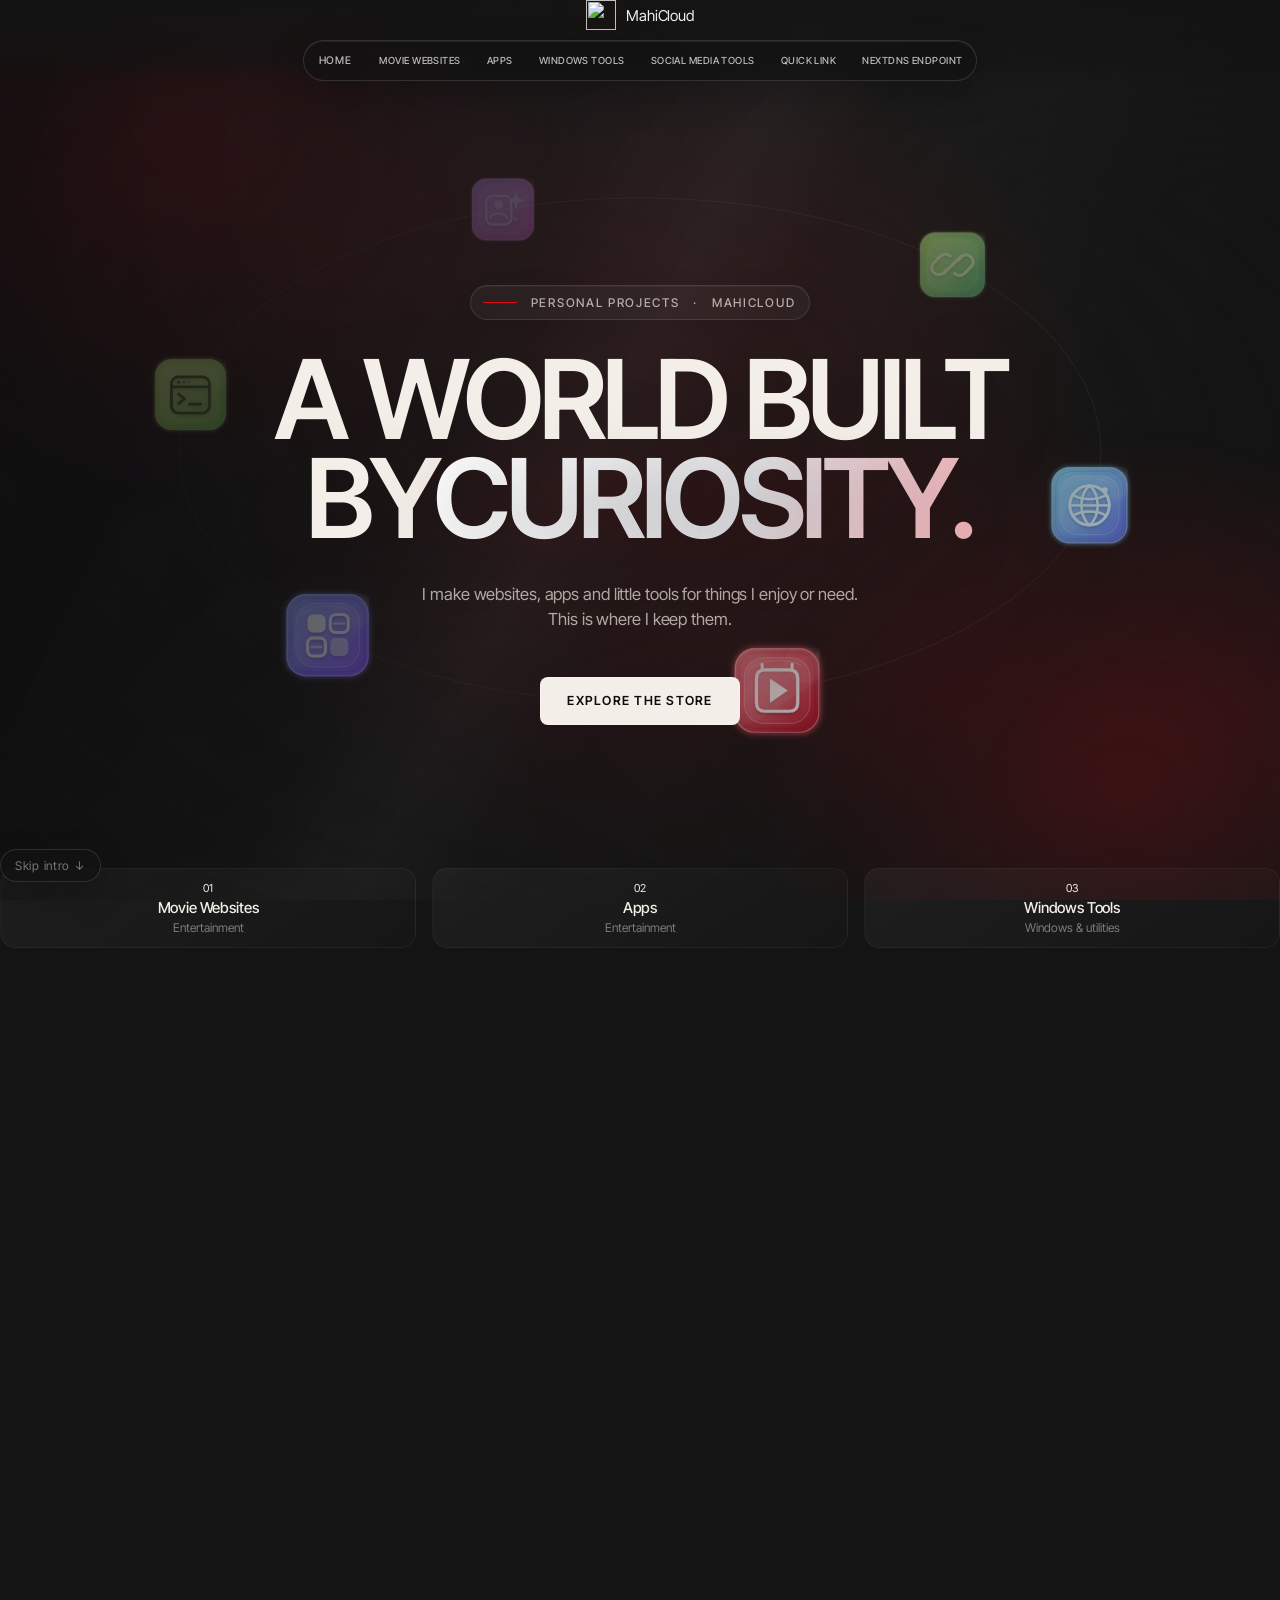
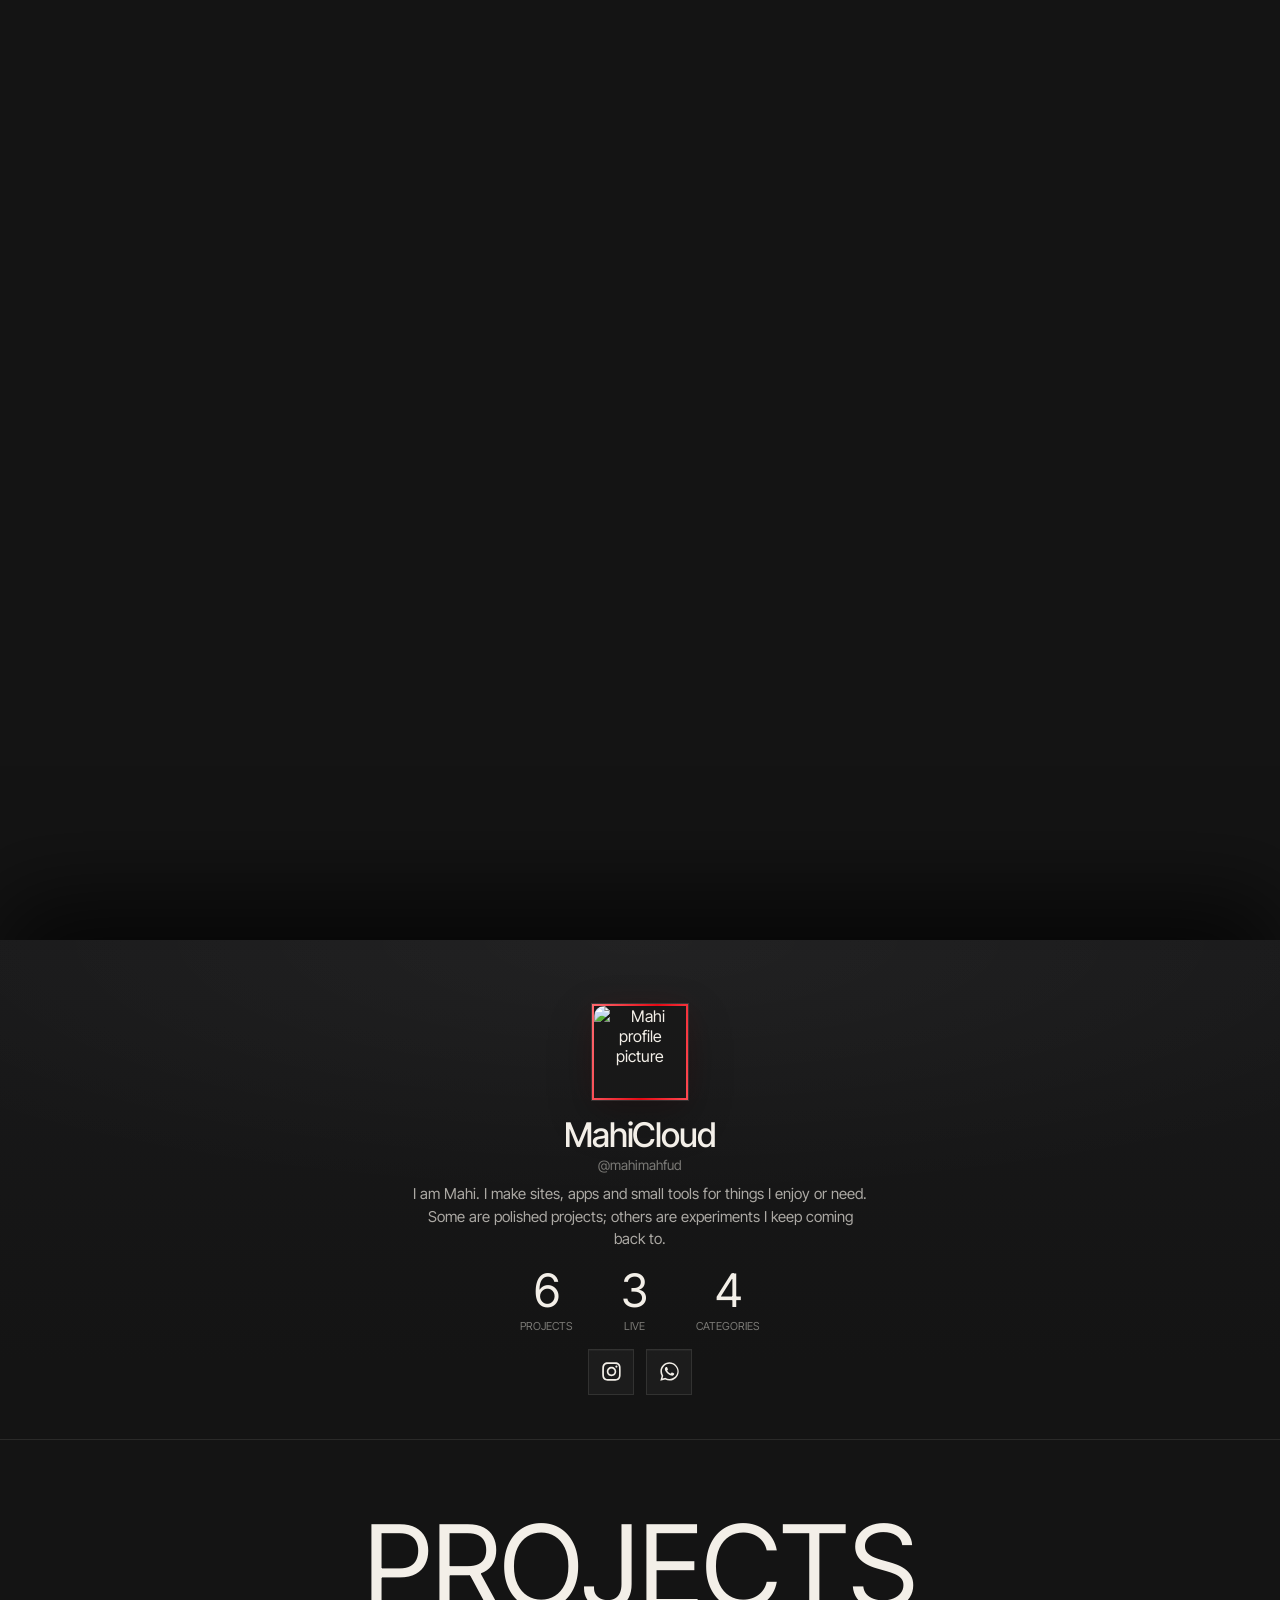
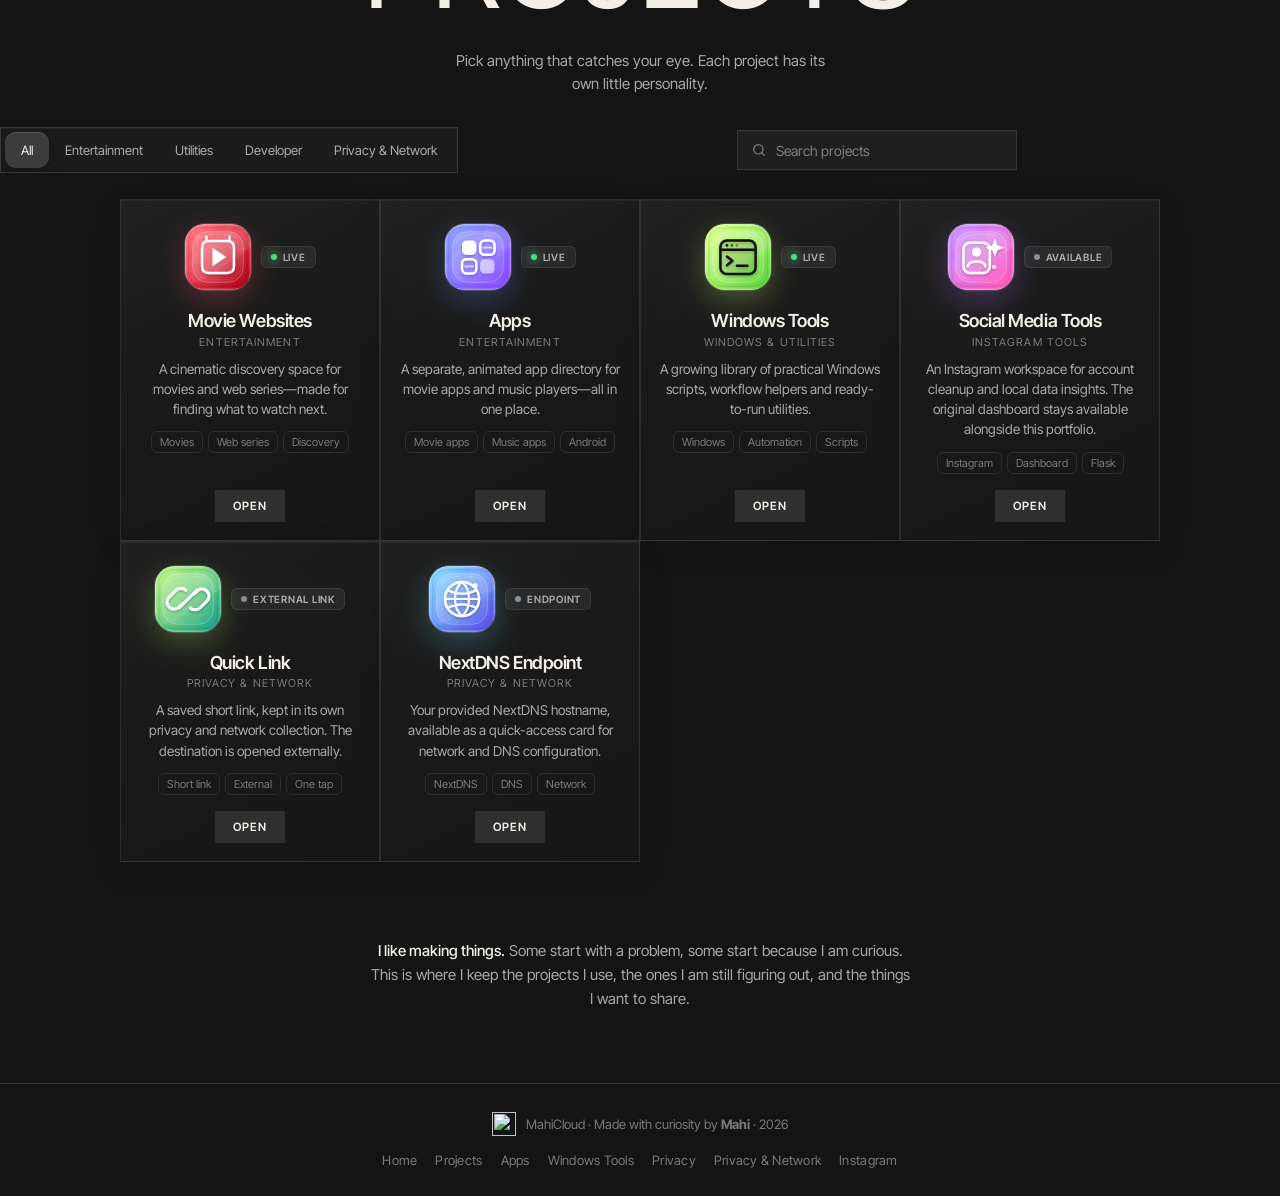
==== web/index.html @ f8f1d59e "Preserve latest homepage scroll easing" ====
<!doctype html>
<html lang="en">
<head>
<meta charset="utf-8">
<meta name="viewport" content="width=device-width, initial-scale=1, viewport-fit=cover">
<meta name="theme-color" content="#141414">
<meta name="description" content="A personal corner of the internet for things I make, use, and keep tinkering with — websites, apps, and small tools.">
<meta property="og:title" content="MahiCloud — Things I Make">
<meta property="og:description" content="A few projects, useful little tools, and whatever I am working on lately.">
<meta property="og:type" content="website">
<meta property="og:image" content="https://mahicloud.onrender.com/brand-m.webp">
<link rel="icon" href="/brand-m.webp" type="image/webp">
<title>MahiCloud — Things I Make</title>
<link rel="preconnect" href="https://fonts.googleapis.com">
<link rel="preconnect" href="https://fonts.gstatic.com" crossorigin>
<link rel="preconnect" href="https://wsrv.nl" crossorigin>
<link rel="preload" as="image" href="/mahi-profile.jpg" fetchpriority="high">
<link href="https://fonts.googleapis.com/css2?family=Inter+Tight:wght@400;500;600&display=swap" rel="stylesheet">
<link rel="stylesheet" href="/mahicloud-tokens.css">
<style>
@view-transition{navigation:auto}
:root{
  --bg:var(--mc-bg,#141414); --fg:var(--mc-fg,#f3efe8); --soft:var(--mc-fg-soft,rgba(243,239,232,.68)); --faint:var(--mc-fg-faint,rgba(243,239,232,.46));
  --rule:var(--mc-line,rgba(243,239,232,.10)); --card:var(--mc-surface-glass,rgba(255,255,255,.035));
  --ease:cubic-bezier(.22,.61,.36,1); --spring:cubic-bezier(.32,.72,0,1);
  --pill-bg:var(--mc-fg,#f3efe8); --pill-fg:#0d0d0e;
  --grad:linear-gradient(100deg,#ff6a70,#e50914 58%,#ff4a52);
}
*{box-sizing:border-box;margin:0;padding:0}
html{-webkit-text-size-adjust:100%;scroll-behavior:smooth;scroll-padding-top:72px;background:var(--bg)}
body{background:var(--bg);color:var(--fg);font-family:'Inter Tight','Helvetica Neue',Helvetica,Arial,sans-serif;font-weight:400;-webkit-font-smoothing:antialiased;-moz-osx-font-smoothing:grayscale;overflow-x:hidden}
img{display:block;max-width:100%}
a{color:inherit}

/* ---------- preloader (short: only waits for the tiny icon set) ---------- */
.boot{position:fixed;inset:0;z-index:90;display:flex;flex-direction:column;align-items:center;justify-content:center;gap:16px;background:var(--bg);transition:opacity .6s var(--ease),visibility .6s}
.boot.done{opacity:0;visibility:hidden}
.boot img{width:56px;height:56px}
.boot p{font-size:12px;letter-spacing:.06em;color:var(--faint)}
.bar{width:150px;height:1px;background:var(--rule);overflow:hidden}
.bar i{display:block;height:100%;width:100%;background:var(--fg);transform:scaleX(0);transform-origin:0 50%}

/* ---------- fixed stage ---------- */
.stage{position:fixed;inset:0;z-index:0;overflow:hidden;background:var(--bg)}
.aura{position:absolute;border-radius:50%;pointer-events:none;will-change:transform}
.a1{width:70vmax;height:70vmax;left:-22vmax;top:-26vmax;background:radial-gradient(circle,rgba(229,9,20,.30),transparent 62%)}
.a2{width:64vmax;height:64vmax;right:-20vmax;bottom:-24vmax;background:radial-gradient(circle,rgba(229,9,20,.24),rgba(229,9,20,.08) 45%,transparent 64%)}
#scene{position:absolute;inset:0;width:100%;height:100%}
.veil{position:absolute;inset:0;pointer-events:none;background:
  linear-gradient(90deg,rgba(13,13,14,.72) 0%,rgba(13,13,14,.28) 46%,rgba(13,13,14,0) 74%),
  radial-gradient(60% 46% at 50% 50%,rgba(20,20,20,.62),rgba(20,20,20,0) 100%),
  linear-gradient(to bottom,rgba(20,20,20,.55) 0%,rgba(20,20,20,0) 22%,rgba(20,20,20,0) 78%,rgba(20,20,20,.5) 100%)}
.grain{position:absolute;inset:-50%;opacity:.07;mix-blend-mode:overlay;pointer-events:none;background-image:url("data:image/svg+xml;utf8,<svg xmlns='http://www.w3.org/2000/svg' width='140' height='140'><filter id='n'><feTurbulence type='fractalNoise' baseFrequency='.85' numOctaves='3'/></filter><rect width='140' height='140' filter='url(%23n)' opacity='.5'/></svg>")}
.meter{position:fixed;top:0;left:0;z-index:50;height:2px;width:100%;transform:scaleX(0);transform-origin:0 50%;background:var(--grad);opacity:.8}

/* ---------- chrome ---------- */
.chrome{position:fixed;left:0;right:0;top:0;z-index:40;display:flex;align-items:center;justify-content:space-between;gap:12px;padding:max(14px,calc(env(safe-area-inset-top,0px) + 12px)) clamp(16px,3.4vw,44px) 14px;background:linear-gradient(to bottom,rgba(20,20,20,.9) 0%,rgba(20,20,20,.6) 72%,rgba(20,20,20,0) 100%);transition:background .4s var(--ease)}
.chrome.solid{background:rgba(20,20,20,.72);-webkit-backdrop-filter:saturate(1.4) blur(16px);backdrop-filter:saturate(1.4) blur(16px);box-shadow:0 1px 0 var(--rule)}
.mark{display:flex;align-items:center;gap:10px;font-size:15px;letter-spacing:-.012em;text-decoration:none;min-width:0}
.mark img{width:30px;height:30px}
.nav{display:flex;align-items:center;gap:clamp(14px,2.4vw,32px);flex-shrink:0}
.nav a:not(.pill){text-decoration:none;font-size:12px;font-weight:500;letter-spacing:var(--mc-label-track,.14em);text-transform:uppercase;opacity:.7;transition:opacity .3s var(--ease)}
.nav a:not(.pill):hover{opacity:1}
.pill{display:inline-flex;align-items:center;justify-content:center;height:40px;padding:0 20px;border-radius:var(--mc-r-sm,8px);background:var(--pill-bg);color:var(--pill-fg);font-size:12px;font-weight:600;letter-spacing:.1em;text-transform:uppercase;text-decoration:none;white-space:nowrap;border:1px solid rgba(255,255,255,.2);-webkit-text-fill-color:var(--pill-fg);transition:transform .4s var(--ease),background .3s var(--ease),box-shadow .3s var(--ease)}
.nav .pill{color:var(--pill-fg);-webkit-text-fill-color:var(--pill-fg)}
.pill:hover,.pill:focus-visible{transform:translateY(-2px);background:#fff;box-shadow:0 10px 30px var(--mc-accent-glow,rgba(229,9,20,.32))}
.pill:focus-visible,a:focus-visible,button:focus-visible,input:focus-visible{outline:var(--mc-focus,2px solid #f3efe8);outline-offset:3px}
.pill:active{transform:scale(.97)}
.skip{position:fixed;left:50%;bottom:max(18px,calc(env(safe-area-inset-bottom,0px) + 10px));z-index:41;transform:translateX(-50%);font-size:12px;letter-spacing:.06em;color:var(--faint);text-decoration:none;padding:8px 14px;border-radius:999px;border:1px solid var(--rule);background:rgba(20,20,20,.5);transition:color .3s,opacity .3s}
.skip:hover{color:var(--fg)}

/* ---------- panels ---------- */
.panels{position:fixed;inset:0;z-index:20;pointer-events:none}
.panel{position:absolute;inset:0;display:flex;flex-direction:column;align-items:flex-start;justify-content:center;text-align:left;padding:max(104px,calc(env(safe-area-inset-top,0px) + 88px)) max(var(--mc-gutter,24px),calc((100% - var(--mc-container,1320px)) / 2)) max(150px,calc(env(safe-area-inset-bottom,0px) + 134px));opacity:0;visibility:hidden;will-change:opacity,transform}
.p-logo{display:none}
.eyebrow{display:flex;align-items:center;flex-wrap:wrap;gap:6px 14px;font-size:12px;font-weight:500;letter-spacing:var(--mc-label-track,.14em);text-transform:uppercase;color:var(--soft);margin-bottom:clamp(18px,2.4vw,30px)}
.eyebrow::before{content:"";flex:none;width:34px;height:1px;background:var(--mc-accent,#e50914);transform-origin:0 50%}
.mc-ready .eyebrow::before{animation:mc-pop var(--mc-dur-m,.7s) var(--mc-ease-out,ease-out) .12s both}
h1{font-family:var(--mc-font-display);font-weight:var(--mc-display-weight,600);font-size:clamp(44px,8.6vw,160px);line-height:var(--mc-display-leading,.9);letter-spacing:var(--mc-display-track,-.045em);text-transform:uppercase;max-width:12.5em;text-wrap:balance}
.grad{color:var(--mc-accent,#e50914);background:none;-webkit-text-fill-color:currentColor}
.sub{margin-top:clamp(22px,2.6vw,36px);font-size:clamp(15px,1.3vw,19px);line-height:1.55;letter-spacing:-.006em;color:var(--soft);max-width:min(44ch,100%);text-wrap:pretty}
.cta{margin-top:clamp(28px,3.4vw,44px);pointer-events:auto;display:flex;justify-content:flex-start}
.cta .pill{height:48px;padding:0 26px;font-size:12.5px;max-width:min(100%,320px)}

.track{position:relative;z-index:1;height:460vh;min-height:2800px}

/* ---------- store sheet ---------- */
.store{position:relative;z-index:30;background:var(--bg);border-radius:32px 32px 0 0;border-top:1px solid var(--rule);box-shadow:0 -40px 90px rgba(0,0,0,.7);min-height:100vh;padding-top:clamp(36px,5vw,64px)}
.wrap{width:min(1320px,calc(100% - clamp(32px,6vw,80px)));margin:0 auto}
.profile{display:flex;flex-direction:column;align-items:center;text-align:center;gap:clamp(14px,2vw,20px);padding-bottom:clamp(28px,4vw,44px);border-bottom:1px solid var(--rule)}
.avatar{width:88px;height:88px;border-radius:50%;padding:2px;background:var(--grad);flex-shrink:0}
.avatar span{display:grid;place-items:center;width:100%;height:100%;border-radius:50%;background:#181818}
.avatar img{width:54px;height:54px;border-radius:50%;object-fit:cover}
.who{max-width:60ch}
.who h2{font-weight:500;font-size:clamp(24px,3vw,34px);letter-spacing:-.03em;line-height:1.1}
.handle{font-size:13.5px;color:var(--faint);margin-top:4px}
.bio{font-size:15px;line-height:1.5;color:var(--soft);margin:10px auto 0;max-width:52ch;text-wrap:pretty}
.stats{display:flex;justify-content:center;gap:clamp(24px,4vw,48px)}
.stat b{display:block;font-weight:500;font-size:22px;letter-spacing:-.02em}
.stat span{font-size:12px;color:var(--faint);letter-spacing:.04em}
.actions{display:flex;justify-content:center;gap:12px}
.ico{display:grid;place-items:center;width:46px;height:46px;border-radius:50%;border:1px solid var(--rule);background:var(--card);color:var(--fg);transition:transform .35s var(--ease),border-color .3s,background .3s,color .3s,box-shadow .3s}
.ico svg{width:21px;height:21px}
.ico:hover{transform:translateY(-3px);border-color:rgba(255,255,255,.25);background:rgba(255,255,255,.08);box-shadow:0 10px 26px rgba(0,0,0,.45)}
.ico:active{transform:scale(.94)}
.ico.ig:hover{color:#ff5fb2}.ico.wa:hover{color:#25d366}
.ghost{display:inline-flex;align-items:center;height:40px;padding:0 18px;border-radius:999px;border:1px solid var(--rule);background:var(--card);font-size:14px;text-decoration:none;transition:transform .35s var(--ease),border-color .3s,background .3s}
.ghost:hover{transform:translateY(-2px);border-color:rgba(255,255,255,.22);background:rgba(255,255,255,.07)}
.ghost:active{transform:scale(.97)}

.shelf{padding:clamp(32px,4.4vw,56px) 0 clamp(40px,6vw,80px)}
.shelf-head{text-align:center}
.shelf-head h2{font-weight:500;font-size:clamp(28px,3.6vw,44px);letter-spacing:-.034em;line-height:1.05}
.shelf-head p{margin-top:10px;color:var(--soft);font-size:15px;max-width:54ch;line-height:1.5;margin-left:auto;margin-right:auto}
.controls{display:flex;align-items:center;justify-content:center;gap:14px;flex-wrap:wrap;margin:clamp(20px,3vw,32px) 0 clamp(18px,2.4vw,26px)}
.seg{position:relative;display:inline-flex;padding:4px;border-radius:999px;background:rgba(255,255,255,.05);border:1px solid var(--rule);max-width:100%;overflow-x:auto;scrollbar-width:none}
.seg::-webkit-scrollbar{display:none}
.glider{position:absolute;top:4px;bottom:4px;left:0;width:0;border-radius:999px;background:rgba(255,255,255,.14);box-shadow:0 1px 0 rgba(255,255,255,.12) inset,0 6px 18px rgba(0,0,0,.35);transition:transform .5s var(--spring),width .5s var(--spring)}
.seg button{position:relative;z-index:1;height:34px;padding:0 16px;border:0;background:none;color:var(--soft);font:inherit;font-size:14px;border-radius:999px;cursor:pointer;white-space:nowrap;transition:color .3s}
.seg button[aria-pressed="true"]{color:var(--fg)}
.search{position:relative;flex:0 1 280px;min-width:180px;width:100%}
.search svg{position:absolute;left:14px;top:50%;transform:translateY(-50%);width:16px;height:16px;color:var(--faint);pointer-events:none}
.search input{width:100%;height:40px;padding:0 14px 0 38px;border-radius:999px;border:1px solid var(--rule);background:rgba(255,255,255,.05);color:var(--fg);font:inherit;font-size:14px;transition:border-color .3s,background .3s}
.search input::placeholder{color:var(--faint)}
.search input:focus{border-color:rgba(138,247,255,.5);background:rgba(255,255,255,.07);outline:none}

.grid{display:grid;gap:14px;grid-template-columns:repeat(2,minmax(0,1fr));transition:opacity .2s var(--ease),transform .2s var(--ease)}
@media(min-width:640px){.grid{grid-template-columns:repeat(3,minmax(0,1fr))}}
@media(min-width:980px){.grid{grid-template-columns:repeat(4,minmax(0,1fr))}}
@media(min-width:1360px){.grid{grid-template-columns:repeat(5,minmax(0,1fr))}}
.grid.out{opacity:0;transform:translateX(calc(var(--dir,1)*-12px)) scale(.985);transition-duration:.14s}
.card{position:relative;display:flex;flex-direction:column;height:100%;padding:16px;border-radius:22px;background:var(--card);border:1px solid var(--rule);overflow:hidden;transition:transform .45s var(--spring),border-color .3s,background .3s,box-shadow .45s var(--ease)}
.card::before{content:"";position:absolute;inset:0;pointer-events:none;opacity:0;transition:opacity .4s var(--ease);background:radial-gradient(120% 70% at 20% 0%,color-mix(in srgb,var(--c1) 22%,transparent),transparent 62%)}
@media(hover:hover){.card:hover{transform:translateY(-5px);border-color:rgba(255,255,255,.2);background:rgba(255,255,255,.055);box-shadow:0 22px 50px rgba(0,0,0,.5),0 0 0 1px color-mix(in srgb,var(--c1) 25%,transparent)}.card:hover::before{opacity:1}}
.card:active{transform:scale(.97)}
.grid.in .card{animation:cardIn .42s var(--spring) backwards;animation-delay:calc(var(--i)*22ms)}
@keyframes cardIn{from{opacity:0;transform:translate3d(calc(var(--dir,1)*14px),14px,0) scale(.96)}to{opacity:1;transform:none}}
.card-top{display:flex;align-items:flex-start;justify-content:space-between;gap:8px;position:relative}
.icon{width:60px;height:60px;border-radius:14px;box-shadow:0 10px 26px color-mix(in srgb,var(--c1) 35%,transparent)}
.status{display:inline-flex;align-items:center;gap:6px;font-size:11px;letter-spacing:.03em;color:var(--soft);padding:4px 9px;border-radius:999px;background:rgba(255,255,255,.06);white-space:nowrap}
.status i{width:6px;height:6px;border-radius:50%;background:#8a8f98}
.s-live i{background:#4ade80;box-shadow:0 0 8px #4ade80}.s-warn i{background:#fbbf24}
.card h3{font-weight:500;font-size:17px;letter-spacing:-.02em;margin-top:14px;line-height:1.2;position:relative}
.card h3 a{text-decoration:none}
.card h3 a::after{content:"";position:absolute;inset:-200px -200px -300px -200px;z-index:1}
.cat{font-size:12.5px;color:var(--faint);margin-top:3px;position:relative}
.desc{font-size:13.5px;line-height:1.5;color:var(--soft);margin-top:10px;display:-webkit-box;-webkit-line-clamp:4;-webkit-box-orient:vertical;overflow:hidden;position:relative;text-wrap:pretty}
.tags{list-style:none;display:flex;flex-wrap:wrap;gap:5px;margin-top:12px;position:relative}
.tags li{font-size:11px;color:var(--faint);padding:3px 8px;border-radius:999px;border:1px solid var(--rule)}
.card-foot{margin-top:auto;padding-top:16px;display:flex;align-items:center;justify-content:space-between;gap:8px;position:relative;z-index:2}
.get{display:inline-flex;align-items:center;height:32px;padding:0 18px;border-radius:999px;font-size:13.5px;font-weight:500;background:rgba(255,255,255,.1);transition:background .3s,color .3s}
.card:hover .get{background:var(--pill-bg);color:var(--pill-fg)}
.src{position:relative;z-index:3;display:inline-flex;align-items:center;justify-content:center;min-width:32px;height:32px;padding:0 10px;border-radius:999px;color:var(--faint);font-size:12px;white-space:nowrap;text-decoration:none;transition:color .3s,background .3s}
.src:hover{color:var(--fg);background:rgba(255,255,255,.08)}
.empty{padding:48px 0;text-align:center;color:var(--faint);font-size:15px}
.empty[hidden]{display:none}

.about{padding:0 0 clamp(40px,6vw,72px);color:var(--soft);font-size:15px;line-height:1.6;max-width:62ch;text-align:center;margin-left:auto;margin-right:auto}
.about b{color:var(--fg);font-weight:500}
footer{border-top:1px solid var(--rule);padding:28px 0 max(28px,calc(env(safe-area-inset-bottom,0px) + 20px));font-size:13px;color:var(--faint)}
.foot-row{display:flex;align-items:center;justify-content:space-between;gap:16px;flex-wrap:wrap}
.foot-brand{display:flex;align-items:center;gap:10px}.foot-brand img{width:24px;height:24px}
.foot-links{display:flex;gap:18px;flex-wrap:wrap}.foot-links a{text-decoration:none;transition:color .3s}.foot-links a:hover{color:var(--fg)}

@media(max-width:900px){.veil{background:radial-gradient(70% 50% at 50% 50%,rgba(20,20,20,.7),rgba(20,20,20,0) 100%),linear-gradient(to bottom,rgba(20,20,20,.62) 0%,rgba(20,20,20,0) 24%,rgba(20,20,20,0) 76%,rgba(20,20,20,.55) 100%)}}
@media(max-width:720px){
  .nav a:not(.pill){display:none}
  .mark{font-size:14px}
  .nav .pill{height:38px;padding:0 16px;font-size:13.5px}
  h1{max-width:100%;font-size:clamp(40px,14vw,76px)}
  .sub{font-size:15px;max-width:34ch}
  .panel{padding:max(92px,calc(env(safe-area-inset-top,0px) + 76px)) 18px max(140px,calc(env(safe-area-inset-bottom,0px) + 124px))}
  .store{border-radius:26px 26px 0 0}
  .stats{width:100%}
  .card{padding:13px;border-radius:20px}.icon{width:52px;height:52px}.card h3{font-size:15.5px}.desc{font-size:12.5px;-webkit-line-clamp:5}
}
@media(max-width:420px){
  .mark img{width:26px;height:26px}
  .nav .pill{height:36px;padding:0 14px;font-size:13px}
  h1{font-size:clamp(38px,14vw,56px)}
  .eyebrow{font-size:11px;letter-spacing:.1em}
  .cta .pill{width:100%;max-width:320px;height:46px;padding:0 20px;font-size:12px}
  .grid{gap:10px}.status{display:none}
}
@media(max-height:520px) and (orientation:landscape){
  .panel{padding:max(72px,calc(env(safe-area-inset-top,0px) + 56px)) 24px max(100px,calc(env(safe-area-inset-bottom,0px) + 84px))}
  h1{font-size:clamp(30px,10vh,56px)}.sub{margin-top:12px;font-size:14px}.cta{margin-top:16px}.hero-index{display:none}
}
@media(prefers-reduced-motion:reduce){
  @view-transition{navigation:none}
  html{scroll-behavior:auto}
  *,*::before,*::after{animation-duration:.001ms!important;animation-delay:0s!important;animation-iteration-count:1!important;transition-duration:.001ms!important;scroll-behavior:auto!important}
}

/* Privacy & Network collection: distinct animated brand treatments. */
.card.project-quick-link .icon,.card.project-nextdns .icon{transition:transform .65s cubic-bezier(.2,.8,.2,1),filter .65s ease;}
.card.project-quick-link:hover .icon{transform:rotate(-8deg) scale(1.09);filter:drop-shadow(0 0 18px rgba(182,243,107,.42));}
.card.project-nextdns:hover .icon{transform:rotate(8deg) scale(1.09);filter:drop-shadow(0 0 18px rgba(112,214,255,.5));}
.card.project-quick-link:before,.card.project-nextdns:before{content:"";position:absolute;inset:-1px;border-radius:inherit;pointer-events:none;opacity:0;transition:opacity .45s ease;background:radial-gradient(circle at 90% 0%,color-mix(in srgb,var(--c1) 22%,transparent),transparent 52%);}
.card.project-quick-link:hover:before,.card.project-nextdns:hover:before{opacity:1;}
@media(prefers-reduced-motion:reduce){.card.project-quick-link .icon,.card.project-nextdns .icon{transition:none;}}
</style>

<style id="mahi-device-polish">
/* Shared device polish: fluid sizing, iOS-safe insets, touch-friendly controls and motion preferences. */
:root{color-scheme:dark;scroll-padding-top:calc(72px + env(safe-area-inset-top,0px));}
html{-webkit-text-size-adjust:100%;text-size-adjust:100%;scroll-behavior:smooth;}
body{min-width:320px;overflow-x:clip;-webkit-tap-highlight-color:transparent;}
img,video,canvas,svg{max-width:100%;}
button,input,select,textarea{max-width:100%;font:inherit;}
button,a,[role="button"],input[type="button"],input[type="submit"]{-webkit-tap-highlight-color:transparent;touch-action:manipulation;}
:where(button,a,[role="button"],input,select,textarea):focus-visible{outline:var(--mc-focus,2px solid #f3efe8);outline-offset:3px;}
@supports(height:100dvh){body{min-height:100dvh;}}@supports(height:100dvh){.stage{height:100dvh;}#scene{height:100%;}}
@media(max-width:760px){
  html{scroll-padding-top:calc(60px + env(safe-area-inset-top,0px));}
  body{overflow-wrap:break-word;}
  input,select,textarea{font-size:16px;}
  :where(button,a,[role="button"]){scroll-margin-block:12px;}
  :where(table){display:block;max-width:100%;overflow-x:auto;-webkit-overflow-scrolling:touch;}
  :where(pre){max-width:100%;overflow-x:auto;}
}
@media(max-width:380px){
  :root{scroll-padding-top:calc(54px + env(safe-area-inset-top,0px));}
  :where(.wrap,.container,.shell,.page-wrap){max-width:100%;}
}
@media(hover:none){
  :where(button,a,[role="button"]){-webkit-user-select:none;user-select:none;}
}
@media(prefers-reduced-motion:reduce){
  html{scroll-behavior:auto!important;}
  *,*::before,*::after{animation-duration:.01ms!important;animation-iteration-count:1!important;scroll-behavior:auto!important;transition-duration:.01ms!important;transition-delay:0ms!important;}
}
</style>

<style id="mc-cinematic">
/* MahiCloud cinematic layer — editorial composition for the store sheet, cards and hero index.
   Built on /mahicloud-tokens.css. Everything here is presentation only. */
.wrap{width:min(var(--mc-container),calc(100% - var(--mc-gutter) - var(--mc-gutter)))}
.hero-index{position:absolute;left:max(var(--mc-gutter),calc((100% - var(--mc-container)) / 2));bottom:max(30px,calc(env(safe-area-inset-bottom,0px) + 24px));width:min(720px,60%);display:grid;grid-template-columns:repeat(3,minmax(0,1fr));gap:clamp(14px,2.2vw,32px);list-style:none;padding-top:16px;border-top:1px solid var(--mc-line);pointer-events:auto}
.hero-index a{display:grid;gap:3px;text-decoration:none;color:inherit}
.hero-index .n{font-size:11px;letter-spacing:var(--mc-label-track);color:var(--mc-accent-hi)}
.hero-index b{font-weight:500;font-size:15px;letter-spacing:-.01em;transition:color .3s var(--ease)}
.hero-index small{font-size:12px;color:var(--faint)}
.hero-index a:hover b,.hero-index a:focus-visible b{color:var(--mc-accent-hi)}
@media(min-width:721px){.skip{left:auto;right:calc(var(--mc-gutter) + 66px);transform:none}}  /* clear of the Quick Add button */
@media(min-width:721px) and (max-width:1000px) and (orientation:portrait){h1{font-size:clamp(72px,12.5vw,124px)}}
@media(max-width:720px){.hero-index{display:none}}
.store{border-radius:var(--mc-r-lg) var(--mc-r-lg) 0 0;background:linear-gradient(180deg,#19191a 0,var(--mc-bg) 420px);border-top:1px solid var(--mc-line-strong)}
.profile{display:grid;grid-template-columns:auto minmax(0,1fr) auto;grid-template-areas:"avatar who stats" "avatar actions stats";column-gap:clamp(18px,2.8vw,40px);row-gap:16px;align-items:center;justify-items:start;text-align:left}
.profile .avatar{grid-area:avatar;border-radius:var(--mc-r-md);width:96px;height:96px}
.profile .avatar span{border-radius:calc(var(--mc-r-md) - 2px)}
.profile .avatar img{width:100%;height:100%;border-radius:10px}
.who{grid-area:who}.actions{grid-area:actions;justify-content:flex-start}.stats{grid-area:stats;justify-content:flex-start;align-self:stretch;align-items:center;padding-left:clamp(20px,3vw,44px);border-left:1px solid var(--mc-line)}
.bio{margin:10px 0 0}
.stat b{font-family:var(--mc-font-display);font-weight:var(--mc-display-weight);font-size:clamp(32px,3.6vw,52px);letter-spacing:var(--mc-display-track);line-height:1}
.stat span{display:block;margin-top:6px;font-size:11px;letter-spacing:var(--mc-label-track);text-transform:uppercase}
.ico{border-radius:var(--mc-r-md)}
@media(max-width:760px){
 .profile{grid-template-columns:auto minmax(0,1fr);grid-template-areas:"avatar who" "stats stats" "actions actions";row-gap:18px}
 .profile .avatar{width:72px;height:72px}
 .stats{padding:16px 0 0;border-left:0;border-top:1px solid var(--mc-line);width:100%;justify-content:space-between}
}
.shelf-head{text-align:left;display:grid;gap:14px}
.shelf-head h2{font-family:var(--mc-font-display);font-weight:var(--mc-display-weight);font-size:clamp(48px,9vw,132px);line-height:var(--mc-display-leading);letter-spacing:var(--mc-display-track);text-transform:uppercase}
.shelf-head p{margin:0;max-width:44ch;font-size:15px}
@media(min-width:900px){.shelf-head{grid-template-columns:minmax(0,1fr) minmax(0,36ch);align-items:end;column-gap:48px}}
.controls{justify-content:flex-start;gap:12px 16px}
.search{margin-left:auto}
@media(max-width:700px){.search{margin-left:0;flex-basis:100%}}
.seg{border-radius:var(--mc-r-md)}
.glider{border-radius:11px}
.seg button{height:36px;border-radius:11px;font-size:13px}
.search input{border-radius:var(--mc-r-md)}
.search input:focus{border-color:var(--mc-line-strong);background:rgba(255,255,255,.07)}
.grid{gap:var(--mc-gap)}
.card{border-radius:var(--mc-r-md);padding:18px;background:linear-gradient(165deg,rgba(255,255,255,.055),rgba(255,255,255,.014) 62%)}
.card:has(h3 a:focus-visible){outline:var(--mc-focus);outline-offset:3px}
.icon{border-radius:14px}
.status{border-radius:6px}
.card h3{font-weight:600;font-size:18px;letter-spacing:-.025em}
.cat{font-size:11px;letter-spacing:.1em;text-transform:uppercase}
.tags li{border-radius:6px}
.get{border-radius:var(--mc-r-sm);font-size:11.5px;font-weight:600;letter-spacing:.1em;text-transform:uppercase}
.src{border-radius:var(--mc-r-sm)}
@media(max-width:720px){.card{padding:14px;border-radius:var(--mc-r-md)}.shelf-head h2{font-size:clamp(44px,14vw,72px)}}
.about{text-align:left;margin-left:0;max-width:60ch}
.foot-links a{letter-spacing:.02em}
</style>

<style id="mc-center-layout-fix">
/* Center alignment pass: presentation-only overrides. Keep the hero/video scrub,
   live project data, search/filter handlers, destinations and Quick Add intact. */
.wrap{width:min(var(--mc-container),calc(100% - var(--mc-gutter) - var(--mc-gutter)));margin-inline:auto}
.chrome{left:0;right:0;display:flex;flex-direction:column;align-items:center;justify-content:center;gap:10px;padding:max(12px,calc(env(safe-area-inset-top,0px) + 8px)) var(--mc-gutter) 12px;text-align:center}
.mark{justify-content:center;margin-inline:auto;text-align:center}
.nav{justify-content:center;align-items:center;flex-wrap:wrap;gap:clamp(12px,2vw,24px);margin-inline:auto}
.panel{align-items:center;text-align:center}
.eyebrow{justify-content:center;text-align:center;margin-inline:auto;max-width:min(54ch,100%)}
h1{width:100%;text-align:center;margin-inline:auto}
.sub{width:min(44ch,100%);max-width:100%;text-align:center;margin-inline:auto}
.cta{justify-content:center;align-self:center;margin-inline:auto}
.hero-index{left:0;right:0;margin-inline:auto;width:min(720px,calc(100% - var(--mc-gutter) - var(--mc-gutter)));grid-template-columns:repeat(3,minmax(0,1fr));text-align:center}
.hero-index a{justify-items:center;align-content:start;text-align:center}
.profile{display:flex;flex-direction:column;align-items:center;justify-content:center;text-align:center;justify-items:center}
.who,.who h2,.handle,.bio{text-align:center;margin-left:auto;margin-right:auto}
.stats{width:auto;justify-content:center;align-items:center;margin-inline:auto;padding:0;border:0;align-self:auto}
.stat{text-align:center}
.actions{justify-content:center;align-items:center}
.shelf-head{display:flex;flex-direction:column;align-items:center;justify-content:center;text-align:center;margin-inline:auto}
.shelf-head h2,.shelf-head p{text-align:center;margin-left:auto;margin-right:auto}
.controls{justify-content:center;align-items:center;margin-left:auto;margin-right:auto}
.search{margin-left:auto;margin-right:auto}
.grid{display:grid;grid-template-columns:repeat(auto-fit,minmax(min(100%,220px),260px));justify-content:center;gap:var(--mc-gap)}
.card{align-items:center;text-align:center}
.card-top{width:100%;justify-content:center;align-items:center;flex-wrap:wrap}
.card h3,.card .cat,.card .desc{width:100%;text-align:center;margin-left:auto;margin-right:auto}
.card h3{justify-content:center}
.card .tags{width:100%;justify-content:center}
.card-foot{width:100%;justify-content:center;align-items:center;flex-wrap:wrap;gap:8px}
.empty{text-align:center}
.about{margin-left:auto;margin-right:auto;text-align:center}
.foot-row{flex-direction:column;justify-content:center;align-items:center;text-align:center}
.foot-brand,.foot-links{justify-content:center;align-items:center;text-align:center;flex-wrap:wrap}
footer{text-align:center}
@media(max-width:639px){.grid{grid-template-columns:repeat(2,minmax(0,1fr));gap:10px}.hero-index{display:none}.sub{max-width:34ch}}
@media(max-width:360px){.grid{grid-template-columns:minmax(0,260px)}.card{padding:12px}}
@media(max-width:720px){.chrome{gap:8px}.panel{padding-top:max(112px,calc(env(safe-area-inset-top,0px) + 88px))}.eyebrow{max-width:100%}.sub{max-width:34ch}}
@media(max-height:520px) and (orientation:landscape){.chrome{gap:6px}.panel{padding-top:88px;padding-bottom:120px}}
</style>

<style id="mc-professional-logo-system">
/* One coherent system: a unique SVG glyph and palette per project, with consistent framing. */
.card-top{min-height:78px;align-items:center;gap:10px}
.card .icon{width:64px;height:64px;flex:0 0 64px;aspect-ratio:1;object-fit:contain;border-radius:18px;outline:1px solid rgba(255,255,255,.13);outline-offset:-1px;box-shadow:0 12px 28px color-mix(in srgb,var(--c1) 30%,transparent);transition:transform .35s var(--mc-ease-out),filter .35s ease,box-shadow .35s ease}
.card .status{font-size:10px;font-weight:600;letter-spacing:.075em;text-transform:uppercase;border:1px solid rgba(255,255,255,.08)}
@media(hover:hover){.card:hover .icon,.card:focus-within .icon{transform:translateY(-3px) scale(1.035);filter:saturate(1.08) brightness(1.04);box-shadow:0 16px 32px color-mix(in srgb,var(--c1) 34%,transparent)}}
@media(max-width:720px){.card-top{min-height:68px}.card .icon{width:56px;height:56px;flex-basis:56px;border-radius:16px}}
@media(prefers-reduced-motion:reduce){.card .icon{transition:none!important}.card:hover .icon,.card:focus-within .icon{transform:none;filter:none}}
/* Refined brand marks: a richer glass tile, sharper edge and consistent glow. */
.card .icon{width:66px;height:66px;flex:0 0 66px;border-radius:20px;outline:1px solid rgba(255,255,255,.16);outline-offset:0;box-shadow:0 13px 30px color-mix(in srgb,var(--c1) 31%,transparent),0 2px 4px rgba(0,0,0,.22);filter:saturate(1.07) contrast(1.02)}
.card .icon:hover{filter:saturate(1.12) contrast(1.025)}
@media(max-width:720px){.card .icon{width:58px;height:58px;flex-basis:58px;border-radius:18px}}
@media(prefers-reduced-motion:reduce){.card .icon{filter:none!important}}
</style>

<style id="mc-motionsites-premium-layer">
/* MahiCloud motion polish: visual-only layer inspired by cinematic, motion-first design systems.
   Existing sections, text, destinations, project data and application behavior remain untouched. */
:root{--mc-motion-glass:rgba(18,18,20,.64);--mc-motion-edge:rgba(255,255,255,.13);--mc-motion-soft-shadow:0 22px 70px rgba(0,0,0,.30)}
.stage::before{content:"";position:absolute;inset:-28%;z-index:1;pointer-events:none;opacity:.48;mix-blend-mode:screen;background:radial-gradient(ellipse at 52% 28%,rgba(255,255,255,.055),transparent 42%),linear-gradient(122deg,transparent 32%,rgba(255,255,255,.018) 44%,rgba(255,255,255,.075) 49%,rgba(255,255,255,.018) 53%,transparent 66%);transform:translate3d(-1%,0,0) rotate(-4deg);animation:mcAtmosphereDrift 22s ease-in-out infinite}
@keyframes mcAtmosphereDrift{0%,100%{transform:translate3d(-1.5%,0,0) rotate(-4deg)}50%{transform:translate3d(1.5%,-1%,0) rotate(-2deg)}}
.meter{box-shadow:0 0 13px rgba(229,9,20,.52),0 0 28px rgba(229,9,20,.18)}
.chrome.solid{background:rgba(15,15,16,.78);border-bottom:1px solid rgba(255,255,255,.07);box-shadow:0 14px 40px rgba(0,0,0,.14);-webkit-backdrop-filter:saturate(1.25) blur(14px);backdrop-filter:saturate(1.25) blur(14px)}
.mark img{filter:drop-shadow(0 0 18px rgba(229,9,20,.20));transition:transform .55s var(--spring),filter .55s var(--ease)}
.mark:hover img{transform:rotate(-5deg) scale(1.055);filter:drop-shadow(0 0 22px rgba(229,9,20,.38))}
.nav{gap:4px;padding:5px;border:1px solid var(--mc-motion-edge);border-radius:999px;background:var(--mc-motion-glass);-webkit-backdrop-filter:blur(16px) saturate(1.25);backdrop-filter:blur(16px) saturate(1.25);box-shadow:0 12px 36px rgba(0,0,0,.24),inset 0 1px 0 rgba(255,255,255,.07);transition:border-color .35s var(--ease),background .35s var(--ease),box-shadow .35s var(--ease)}
.nav:hover{border-color:rgba(255,255,255,.19);box-shadow:0 16px 45px rgba(0,0,0,.30),inset 0 1px 0 rgba(255,255,255,.08)}
.nav a:not(.pill){padding:10px 13px;border-radius:999px;letter-spacing:.105em;opacity:.76;transition:opacity .28s var(--ease),background .28s var(--ease),transform .28s var(--ease)}
.nav a:not(.pill):hover{opacity:1;transform:translateY(-1px);background:rgba(255,255,255,.065)}
.nav .pill{height:37px;padding:0 19px;margin-left:3px;border-radius:999px;box-shadow:0 7px 22px rgba(255,255,255,.07),inset 0 1px 0 rgba(255,255,255,.45)}
.nav .pill:hover,.nav .pill:focus-visible{box-shadow:0 12px 30px rgba(229,9,20,.19),0 0 0 1px rgba(255,255,255,.3)}
.panel h1{max-width:12.8em;text-shadow:0 14px 70px rgba(0,0,0,.24);text-wrap:balance}
.grad{background:linear-gradient(108deg,#fff 0%,#e2e2e6 38%,#f1a0a5 73%,#e50914 100%);background-size:155% 100%;background-position:0 50%;background-clip:text;-webkit-background-clip:text;color:transparent;-webkit-text-fill-color:transparent;filter:drop-shadow(0 0 24px rgba(229,9,20,.075));animation:mcTextSheen 10s ease-in-out infinite alternate}
@keyframes mcTextSheen{0%,15%{background-position:0 50%}85%,100%{background-position:100% 50%}}
.eyebrow{width:fit-content;max-width:min(54ch,100%);padding:9px 14px 9px 12px;border:1px solid rgba(255,255,255,.105);border-radius:999px;background:rgba(255,255,255,.035);box-shadow:inset 0 1px 0 rgba(255,255,255,.045),0 10px 32px rgba(0,0,0,.08);-webkit-backdrop-filter:blur(12px);backdrop-filter:blur(12px)}
.hero-index{gap:clamp(8px,1.4vw,16px);border-top-color:rgba(255,255,255,.13)}
.hero-index a{height:100%;padding:12px 10px;border:1px solid rgba(255,255,255,.045);border-radius:15px;background:linear-gradient(145deg,rgba(255,255,255,.045),rgba(255,255,255,.012));transition:transform .38s var(--spring),background .38s var(--ease),border-color .38s var(--ease),box-shadow .38s var(--ease)}
.hero-index a:hover,.hero-index a:focus-visible{transform:translateY(-3px);border-color:rgba(255,255,255,.15);background:linear-gradient(145deg,rgba(255,255,255,.075),rgba(255,255,255,.018));box-shadow:0 15px 36px rgba(0,0,0,.18)}
.store{background-image:radial-gradient(ellipse 72% 260px at 50% 0%,rgba(255,255,255,.04),transparent 100%),linear-gradient(180deg,#19191a 0,var(--mc-bg,#141414) 420px)}
.profile .avatar{box-shadow:0 0 0 1px rgba(255,255,255,.12),0 16px 44px rgba(0,0,0,.28),0 0 30px rgba(229,9,20,.08)}
.stat b{text-shadow:0 6px 28px rgba(255,255,255,.04)}
.ico,.ghost{box-shadow:inset 0 1px 0 rgba(255,255,255,.035);transition:transform .42s var(--spring),border-color .32s var(--ease),background .32s var(--ease),color .32s var(--ease),box-shadow .42s var(--ease)}
.ico:hover,.ghost:hover{box-shadow:0 14px 32px rgba(0,0,0,.28),0 0 0 1px rgba(255,255,255,.055),inset 0 1px 0 rgba(255,255,255,.07)}
.controls .seg{border-color:rgba(255,255,255,.12);background:rgba(255,255,255,.035);box-shadow:inset 0 1px 0 rgba(255,255,255,.04);-webkit-backdrop-filter:blur(16px);backdrop-filter:blur(16px)}
.seg button{transition:color .28s var(--ease),background .28s var(--ease),transform .28s var(--ease)}
.seg button:hover{color:var(--fg);transform:translateY(-1px)}
.seg button[aria-pressed="true"]{text-shadow:0 0 16px rgba(255,255,255,.10)}
.search input{box-shadow:inset 0 1px 0 rgba(255,255,255,.035);transition:border-color .32s var(--ease),background .32s var(--ease),box-shadow .32s var(--ease)}
.search input:focus{box-shadow:0 0 0 4px rgba(255,255,255,.025),inset 0 1px 0 rgba(255,255,255,.055)}
.card{isolation:isolate;background:linear-gradient(155deg,rgba(255,255,255,.058),rgba(255,255,255,.022) 46%,rgba(255,255,255,.012));box-shadow:inset 0 1px 0 rgba(255,255,255,.055),0 9px 28px rgba(0,0,0,.09)}
.card .icon{box-shadow:0 10px 28px color-mix(in srgb,var(--c1) 26%,transparent),inset 0 1px 0 rgba(255,255,255,.3);transition:transform .5s var(--spring),filter .5s var(--ease),box-shadow .5s var(--ease)}
@media(hover:hover) and (pointer:fine){
 .card:hover{transform:translateY(-7px) scale(1.008);border-color:color-mix(in srgb,var(--c1) 46%,rgba(255,255,255,.18));background:radial-gradient(300px circle at var(--mc-pointer-x,50%) var(--mc-pointer-y,0%),color-mix(in srgb,var(--c1) 19%,transparent),transparent 72%),linear-gradient(155deg,rgba(255,255,255,.07),rgba(255,255,255,.018) 68%);box-shadow:0 26px 66px rgba(0,0,0,.42),0 0 0 1px color-mix(in srgb,var(--c1) 17%,transparent),inset 0 1px 0 rgba(255,255,255,.08)}
 .card:hover .icon{transform:translateY(-3px) scale(1.055);filter:drop-shadow(0 0 13px color-mix(in srgb,var(--c1) 33%,transparent))}
}
.card:focus-within{border-color:color-mix(in srgb,var(--c1) 46%,rgba(255,255,255,.25));box-shadow:0 0 0 3px color-mix(in srgb,var(--c1) 10%,transparent),inset 0 1px 0 rgba(255,255,255,.06)}
.get{transition:background .32s var(--ease),color .32s var(--ease),transform .32s var(--ease),box-shadow .32s var(--ease)}
.card:hover .get{box-shadow:0 6px 18px rgba(0,0,0,.12)}
.skip{background:rgba(18,18,20,.68);border-color:rgba(255,255,255,.13);box-shadow:0 12px 34px rgba(0,0,0,.2);-webkit-backdrop-filter:blur(16px);backdrop-filter:blur(16px)}
footer{border-top-color:rgba(255,255,255,.13)}
.foot-links a{transition:color .3s var(--ease),opacity .3s var(--ease),transform .3s var(--ease)}
.foot-links a:hover{transform:translateY(-1px)}
.mc-motion-reveal.mc-motion-visible{animation:mcSoftReveal .5s var(--spring) both;animation-delay:var(--mc-reveal-delay,0ms)}
@keyframes mcSoftReveal{from{opacity:0;transform:translate3d(0,14px,0) scale(.995)}to{opacity:1;transform:translate3d(0,0,0) scale(1)}}
@media(max-width:720px){
 .nav{gap:2px;padding:4px}
 .nav .pill{height:35px;padding:0 17px}
 .hero-index a{padding:10px 8px}
 .card:hover{transform:none}
}
@media(hover:none){.nav a:not(.pill):hover,.hero-index a:hover,.foot-links a:hover{transform:none}}
@media(prefers-reduced-motion:reduce){.stage::before,.grad,.grid.in .card{animation:none!important}}
</style>


<style id="mc-single-app-shell">
:root{--mc-shell-top:128px;--mc-shell-bottom:18px;--mc-shell-ease:cubic-bezier(.22,.72,.16,1)}
.mc-app-view[hidden]{display:none!important}.mc-app-view{position:fixed;z-index:34;left:clamp(10px,2.2vw,30px);right:clamp(10px,2.2vw,30px);top:var(--mc-shell-top);bottom:var(--mc-shell-bottom);display:flex;flex-direction:column;gap:12px;padding:clamp(12px,1.8vw,22px);border:1px solid rgba(255,255,255,.11);border-radius:26px;background:linear-gradient(150deg,rgba(31,31,33,.96),rgba(15,15,16,.96) 58%,rgba(19,15,17,.97));box-shadow:0 28px 100px rgba(0,0,0,.45),inset 0 1px 0 rgba(255,255,255,.055);overflow:hidden;isolation:isolate}
.mc-app-view::before{content:"";position:absolute;z-index:-1;inset:0;pointer-events:none;background:radial-gradient(ellipse at 8% 0%,rgba(229,9,20,.11),transparent 42%),radial-gradient(ellipse at 100% 100%,rgba(255,255,255,.035),transparent 35%)}
body.mc-route-active{overflow:hidden;overscroll-behavior:none}body.mc-route-active .stage,body.mc-route-active .meter,body.mc-route-active .panels,body.mc-route-active .skip,body.mc-route-active .track,body.mc-route-active .store{display:none!important}body.mc-route-active .chrome{z-index:45}
.mc-view-head{position:relative;flex:none;display:flex;align-items:center;justify-content:space-between;gap:18px;min-height:62px;padding:0 2px}.mc-view-copy{min-width:0;animation:mcViewHeadIn .38s var(--mc-shell-ease) both}
.mc-view-kicker{color:rgba(255,255,255,.48);font-size:10px;font-weight:700;letter-spacing:.19em;text-transform:uppercase}.mc-view-head h2{margin:5px 0 3px;color:#f5f2ec;font-size:clamp(23px,2.7vw,34px);font-weight:650;letter-spacing:-.055em;line-height:1.04}.mc-view-head p:not(.mc-view-kicker){margin:0;color:rgba(245,242,236,.57);font-size:12.5px;line-height:1.45}
.mc-view-actions{display:flex;align-items:center;gap:10px;flex-shrink:0}.mc-live-indicator{display:inline-flex;align-items:center;gap:7px;padding:7px 10px;border:1px solid rgba(255,255,255,.09);border-radius:999px;color:rgba(255,255,255,.63);font-size:9px;font-weight:700;letter-spacing:.13em;white-space:nowrap;background:rgba(255,255,255,.025)}.mc-live-indicator i{width:6px;height:6px;border-radius:50%;background:#71e7a1;box-shadow:0 0 12px rgba(113,231,161,.5)}.mc-live-indicator.is-loading i{background:#ffbd59;box-shadow:0 0 12px rgba(255,189,89,.45);animation:mcLoadingPulse 1s ease-in-out infinite alternate}
.mc-reload{display:grid;place-items:center;width:38px;height:38px;border:1px solid rgba(255,255,255,.12);border-radius:13px;background:rgba(255,255,255,.045);color:#eee;cursor:pointer;transition:transform .28s var(--mc-shell-ease),background .28s,border-color .28s}.mc-reload svg{width:17px;height:17px}.mc-reload:hover{background:rgba(255,255,255,.1);border-color:rgba(255,255,255,.25);transform:rotate(18deg)}.mc-reload:active{transform:scale(.94)}
.mc-view-content{position:relative;min-height:0;flex:1;border:1px solid rgba(255,255,255,.095);border-radius:19px;overflow:hidden;background:#141414;box-shadow:inset 0 1px 0 rgba(255,255,255,.04)}.mc-frame-stage{position:absolute;inset:0;overflow:hidden;isolation:isolate}.mc-frame-panel{position:absolute;inset:0;display:none;overflow:hidden;background:#141414;backface-visibility:hidden;transform-origin:50% 50%}.mc-frame-panel.is-active{display:block;z-index:2;animation:mcScreenIn .42s var(--mc-shell-ease) both}.mc-frame-panel.mc-frame-leave{display:block;z-index:1;pointer-events:none;animation:mcScreenOut .34s var(--mc-shell-ease) both}.mc-frame-panel iframe{display:block;width:100%;height:100%;border:0;background:#141414;overscroll-behavior:contain}
.mc-frame-loader{position:absolute;inset:0;display:flex;flex-direction:column;align-items:center;justify-content:center;gap:9px;background:radial-gradient(ellipse at 50% 38%,rgba(229,9,20,.12),transparent 45%),#141414;color:#f3efe8;transition:opacity .22s ease,visibility .22s ease}.mc-frame-loader.is-dismissed{opacity:0;visibility:hidden;pointer-events:none}.mc-frame-loader b{font-size:14px;font-weight:600;letter-spacing:-.02em}.mc-frame-loader small{font-size:11px;color:rgba(255,255,255,.45)}.mc-spinner{width:27px;height:27px;margin-bottom:4px;border-radius:50%;border:2px solid rgba(255,255,255,.12);border-top-color:#e50914;animation:mcSpinner .72s linear infinite}
.mc-native-panel{overflow:auto;background:radial-gradient(ellipse at 7% 2%,rgba(229,9,20,.10),transparent 36%),#131314}.mc-privacy-inner{width:min(1040px,calc(100% - clamp(28px,7vw,90px)));margin:0 auto;padding:clamp(22px,4.2vh,44px) 0 28px}.mc-privacy-intro{text-align:center;max-width:660px;margin:0 auto clamp(22px,4vh,36px)}.mc-privacy-kicker{display:flex;justify-content:center;align-items:center;gap:8px;color:rgba(255,255,255,.48);font-size:9.5px;font-weight:700;letter-spacing:.18em}.mc-privacy-kicker span{width:6px;height:6px;border-radius:50%;background:#c9f77a;box-shadow:0 0 14px rgba(201,247,122,.45)}.mc-privacy-intro h3{margin:14px 0 10px;font-size:clamp(31px,4.1vw,54px);font-weight:650;letter-spacing:-.06em;line-height:1}.mc-privacy-intro h3 em{color:#f06470;font-style:normal}.mc-privacy-intro>p:last-child{max-width:52ch;margin:0 auto;color:rgba(255,255,255,.56);font-size:13px;line-height:1.65}
.mc-network-grid{display:grid;grid-template-columns:repeat(2,minmax(0,1fr));gap:clamp(12px,2.2vw,22px)}.mc-network-card{position:relative;min-width:0;display:flex;flex-direction:column;padding:clamp(17px,2.5vw,28px);border:1px solid rgba(255,255,255,.115);border-radius:21px;background:linear-gradient(148deg,rgba(255,255,255,.055),rgba(255,255,255,.016) 62%);box-shadow:inset 0 1px 0 rgba(255,255,255,.055);overflow:hidden;transition:transform .36s var(--mc-shell-ease),border-color .3s,box-shadow .36s}.mc-network-card::before{content:"";position:absolute;inset:0;opacity:.65;pointer-events:none;background:radial-gradient(ellipse 70% 60% at 100% 0%,rgba(190,255,128,.075),transparent 72%)}.mc-network-dns::before{background:radial-gradient(ellipse 70% 60% at 100% 0%,rgba(112,214,255,.10),transparent 72%)}.mc-network-card:hover{transform:translateY(-3px);border-color:rgba(255,255,255,.2);box-shadow:0 20px 45px rgba(0,0,0,.22),inset 0 1px 0 rgba(255,255,255,.07)}
.mc-network-card-top{display:flex;align-items:center;justify-content:space-between;gap:10px;position:relative}.mc-network-icon{display:grid;place-items:center;width:42px;height:42px;flex:none;border:1px solid rgba(201,247,122,.18);border-radius:14px;background:rgba(201,247,122,.07);color:#c9f77a}.mc-network-icon svg{width:21px;height:21px}.mc-network-dns .mc-network-icon{border-color:rgba(112,214,255,.18);background:rgba(112,214,255,.07);color:#70d6ff}.mc-network-badge{padding:6px 8px;border:1px solid rgba(255,255,255,.09);border-radius:7px;color:rgba(255,255,255,.45);font-size:8px;font-weight:700;letter-spacing:.13em}
.mc-network-overline{position:relative;margin-top:23px;color:rgba(255,255,255,.43);font-size:9px;font-weight:700;letter-spacing:.17em}.mc-network-card h4{position:relative;margin:6px 0 8px;font-size:clamp(20px,2.4vw,27px);font-weight:600;letter-spacing:-.04em}.mc-network-description{position:relative;min-height:38px;max-width:42ch;margin:0;color:rgba(255,255,255,.54);font-size:12.5px;line-height:1.6}.mc-network-address{position:relative;display:block;max-width:100%;margin:18px 0 17px;padding:10px 12px;border:1px solid rgba(255,255,255,.09);border-radius:10px;background:rgba(0,0,0,.2);color:#f1eee7;font:500 11px/1.5 ui-monospace,SFMono-Regular,Consolas,monospace;overflow-wrap:anywhere}
.mc-network-actions{position:relative;display:flex;align-items:center;gap:8px;flex-wrap:wrap;margin-top:auto}.mc-network-primary,.mc-network-copy{display:inline-flex;align-items:center;justify-content:center;gap:10px;min-height:39px;padding:0 14px;border:1px solid rgba(255,255,255,.1);border-radius:10px;font-size:11px;font-weight:650;text-decoration:none;cursor:pointer;transition:transform .25s var(--mc-shell-ease),background .25s,border-color .25s}.mc-network-primary{background:#f3efe8;border-color:#f3efe8;color:#141414}.mc-network-primary:hover{transform:translateY(-1px);background:#fff}.mc-network-copy{background:rgba(255,255,255,.035);color:#f3efe8}.mc-network-copy:hover{background:rgba(255,255,255,.09);border-color:rgba(255,255,255,.22)}
.mc-privacy-note{display:flex;align-items:center;justify-content:center;gap:9px;margin:19px auto 0;color:rgba(255,255,255,.43);font-size:10.5px;line-height:1.6;text-align:center}.mc-privacy-note svg{flex:none;width:15px;height:15px;color:#c9f77a}
.mc-app-toast{position:absolute;z-index:10;left:50%;bottom:15px;max-width:calc(100% - 28px);transform:translate(-50%,18px);padding:10px 14px;border:1px solid rgba(255,255,255,.14);border-radius:999px;background:rgba(24,24,26,.95);color:#f3efe8;font-size:12px;box-shadow:0 14px 40px rgba(0,0,0,.4);opacity:0;visibility:hidden;transition:opacity .2s,transform .25s var(--mc-shell-ease),visibility .2s;pointer-events:none}.mc-app-toast.is-visible{opacity:1;visibility:visible;transform:translate(-50%,0)}.mc-mobile-dock{display:none}
@keyframes mcScreenIn{from{opacity:.2;transform:translate3d(24px,0,0) scale(.99)}to{opacity:1;transform:translate3d(0,0,0) scale(1)}}@keyframes mcScreenOut{from{opacity:1;transform:translate3d(0,0,0) scale(1)}to{opacity:0;transform:translate3d(-16px,0,0) scale(.995)}}@keyframes mcViewHeadIn{from{opacity:0;transform:translate3d(0,7px,0)}to{opacity:1;transform:none}}@keyframes mcSpinner{to{transform:rotate(360deg)}}@keyframes mcLoadingPulse{to{opacity:.45}}
@media(min-width:721px){.chrome .nav{flex-wrap:wrap;max-width:min(100%,1080px);row-gap:2px;column-gap:clamp(5px,1vw,14px)}.chrome .nav a:not(.pill){display:inline-flex;align-items:center;justify-content:center;padding:8px 10px;border-radius:999px;font-size:10.5px;letter-spacing:.085em;white-space:nowrap}.chrome .nav a:not(.pill):hover{transform:translateY(-1px)}.mc-app-view{max-width:1600px;margin-inline:auto}}
@media(max-width:720px){:root{--mc-shell-top:91px;--mc-shell-bottom:calc(82px + env(safe-area-inset-bottom,0px))}.chrome .nav a:not(.pill){display:none!important}.chrome .nav{align-self:center;width:auto;max-width:100%;padding:4px}.mc-app-view{left:7px;right:7px;top:var(--mc-shell-top);bottom:var(--mc-shell-bottom);padding:10px;gap:9px;border-radius:20px}.mc-view-head{min-height:57px;gap:10px}.mc-view-kicker{font-size:8px;letter-spacing:.14em}.mc-view-head h2{font-size:23px;margin:5px 0 2px}.mc-view-head p:not(.mc-view-kicker){max-width:36ch;font-size:10.5px}.mc-view-actions{gap:7px}.mc-live-indicator{padding:6px 7px;font-size:8px}.mc-reload{width:34px;height:34px;border-radius:11px}.mc-view-content{border-radius:14px}.mc-privacy-inner{width:calc(100% - 26px);padding:21px 0 24px}.mc-privacy-intro{margin-bottom:22px}.mc-privacy-kicker{font-size:8px;letter-spacing:.1em}.mc-privacy-intro h3{font-size:clamp(29px,8vw,40px)}.mc-privacy-intro>p:last-child{font-size:12px}.mc-network-grid{grid-template-columns:1fr;gap:12px}.mc-network-card{padding:17px;border-radius:17px}.mc-network-overline{margin-top:16px}.mc-network-card h4{font-size:22px}.mc-network-description{min-height:0}.mc-network-address{margin:13px 0}.mc-network-primary,.mc-network-copy{min-height:38px}.mc-privacy-note{align-items:flex-start;font-size:10px;text-align:left}.mc-privacy-note svg{margin-top:1px}.mc-mobile-dock{position:fixed;z-index:70;left:12px;right:12px;bottom:max(10px,calc(env(safe-area-inset-bottom,0px) + 6px));display:grid;grid-template-columns:repeat(5,minmax(0,1fr));gap:3px;padding:7px;border:1px solid rgba(255,255,255,.13);border-radius:20px;background:rgba(20,20,22,.86);box-shadow:0 17px 48px rgba(0,0,0,.45),inset 0 1px 0 rgba(255,255,255,.06);-webkit-backdrop-filter:blur(16px) saturate(1.2);backdrop-filter:blur(16px) saturate(1.2)}.mc-mobile-dock a{display:flex;min-width:0;min-height:48px;flex-direction:column;align-items:center;justify-content:center;gap:4px;border:1px solid transparent;border-radius:13px;color:rgba(255,255,255,.57);text-decoration:none;font-size:9px;font-weight:550;transition:color .25s,background .25s,border-color .25s,transform .25s}.mc-mobile-dock a svg{width:18px;height:18px}.mc-mobile-dock a[aria-current="page"]{color:#fff;border-color:rgba(255,255,255,.07);background:linear-gradient(160deg,rgba(255,255,255,.12),rgba(255,255,255,.045));box-shadow:inset 0 1px 0 rgba(255,255,255,.07)}.mc-mobile-dock a[aria-current="page"] svg{color:#ff7078;filter:drop-shadow(0 0 7px rgba(229,9,20,.25))}.mc-mobile-dock a:active{transform:scale(.95)}}
@media(max-width:390px){.mc-live-indicator{display:none}.mc-view-head p:not(.mc-view-kicker){max-width:27ch}.mc-network-actions{align-items:stretch}.mc-network-primary,.mc-network-copy{flex:1}.mc-mobile-dock{left:7px;right:7px;padding:5px}.mc-mobile-dock a{font-size:8.5px}}
@media(prefers-reduced-motion:reduce){.mc-frame-panel.is-active,.mc-frame-panel.mc-frame-leave,.mc-view-copy{animation:none!important}.mc-spinner,.mc-live-indicator.is-loading i{animation:none!important}.mc-network-card,.mc-network-primary,.mc-network-copy,.mc-reload{transition:none!important}}
</style>

<style id="mc-fullscreen-project-layout">
/* Project workspace: one persistent project switcher, full-height content beneath it. */
:root{--mc-shell-bottom:0px}
.mc-app-view{inset:0!important;left:0!important;right:0!important;top:0!important;bottom:0!important;width:auto!important;max-width:none!important;margin:0!important;padding:0!important;gap:0!important;border:0!important;border-radius:0!important;background:#141414!important;box-shadow:none!important;overflow:hidden!important}
.mc-app-view::before{display:none!important}
.mc-view-head{display:none!important}
.mc-view-content{position:absolute!important;left:0!important;right:0!important;top:var(--mc-shell-top,128px)!important;bottom:var(--mc-shell-bottom,0px)!important;min-height:0!important;flex:none!important;border:0!important;border-radius:0!important;overflow:hidden!important;background:#141414!important;box-shadow:none!important}
.mc-frame-stage{inset:0!important}
.mc-frame-panel iframe{width:100%!important;height:100%!important}
.mc-app-toast{bottom:calc(18px + env(safe-area-inset-bottom,0px))!important}
@media(min-width:721px){
 :root{--mc-shell-bottom:0px}
 .mc-view-content{top:var(--mc-shell-top,128px)!important;bottom:0!important}
}
@media(max-width:720px){
 :root{--mc-shell-bottom:calc(78px + env(safe-area-inset-bottom,0px))}
 .mc-view-content{top:var(--mc-shell-top,91px)!important;bottom:var(--mc-shell-bottom)!important}
 .mc-mobile-dock{grid-template-columns:repeat(7,minmax(0,1fr))!important;gap:2px!important}
 .mc-mobile-dock a{padding-inline:1px;font-size:8px!important;letter-spacing:-.025em}
 .mc-mobile-dock a svg{width:17px;height:17px}
}
@media(max-width:390px){
 .mc-mobile-dock a{font-size:7.3px!important}
 .mc-mobile-dock a svg{width:16px;height:16px}
}

/* Project-name navigation: Home + actual project labels only. */
#mcMainNav .pill{display:none!important}
@media(min-width:721px){
 .chrome .nav{flex-wrap:wrap!important;align-items:center;justify-content:flex-end;row-gap:3px!important;column-gap:clamp(3px,.65vw,10px)!important;max-width:min(100%,1120px)!important;overflow:visible}
 .chrome .nav a[data-mc-project]{display:inline-flex;align-items:center;justify-content:center;white-space:nowrap;padding:8px clamp(6px,.7vw,10px)!important;font-size:clamp(9px,.76vw,11px)!important;letter-spacing:.045em!important}
}
@media(max-width:720px){
 .chrome .nav{display:none!important}
 .mc-mobile-dock{display:flex!important;align-items:stretch;justify-content:flex-start;gap:3px!important;overflow-x:auto;overflow-y:hidden;scrollbar-width:none;-webkit-overflow-scrolling:touch;scroll-snap-type:x proximity;grid-template-columns:none!important}
 .mc-mobile-dock::-webkit-scrollbar{display:none}
 .mc-mobile-dock a{flex:0 0 auto;min-width:65px;max-width:112px;padding:5px 8px!important;gap:4px!important;scroll-snap-align:start;white-space:nowrap}
 .mc-mobile-dock a[data-mc-project]{min-width:75px}
 .mc-mobile-dock a img{display:block;width:18px;height:18px;flex:none;object-fit:cover;border-radius:5px}
 .mc-mobile-dock a span{display:block;max-width:104px;overflow:hidden;text-overflow:ellipsis;white-space:nowrap;font-size:8.5px;line-height:1.15}
}
@media(max-width:390px){
 .mc-mobile-dock a{min-width:60px;padding-inline:6px!important}
 .mc-mobile-dock a[data-mc-project]{min-width:69px}
 .mc-mobile-dock a span{font-size:8px}
}
</style>
</head>
<body id="top">
<div class="boot" id="boot"><img src="/brand-m.webp" alt="" width="56" height="56"><div class="bar"><i id="bootBar"></i></div><p id="bootPct">LOADING 0%</p></div>

<div class="stage" aria-hidden="true">
  <div class="aura a1"></div><div class="aura a2"></div>
  <canvas id="scene"></canvas>
  <div class="veil"></div><div class="grain"></div>
</div>
<i class="meter" id="meter"></i>

<header class="chrome" id="chrome">
  <a class="mark" href="#top" aria-label="MahiCloud home"><img src="/brand-m.webp" alt="" width="30" height="30"><span>MahiCloud</span></a>
  <nav class="nav" aria-label="Home and project navigation" id="mcMainNav">
    <a href="#home" data-mc-route="home">Home</a>
  </nav>
</header>


<section class="mc-app-view" id="mcAppView" aria-label="MahiCloud workspace" hidden>
  <header class="mc-view-head">
    <div class="mc-view-copy"><p class="mc-view-kicker" id="mcViewKicker">MAHICLOUD / WORKSPACE</p><h2 id="mcViewTitle">Apps</h2><p id="mcViewDescription">Your MahiCloud workspace, all in one place.</p></div>
    <div class="mc-view-actions"><span class="mc-live-indicator"><i></i><span id="mcViewState">READY</span></span>
      <button class="mc-reload" id="mcReloadButton" type="button" aria-label="Reload current section" title="Reload section"><svg viewBox="0 0 24 24" fill="none" stroke="currentColor" stroke-width="1.8" stroke-linecap="round" stroke-linejoin="round" aria-hidden="true"><path d="M20 7v5h-5"/><path d="M4.9 9a7.5 7.5 0 0 1 12.4-3L20 12M4 17v-5h5"/><path d="M19.1 15a7.5 7.5 0 0 1-12.4 3L4 12"/></svg></button>
    </div>
  </header>
  <div class="mc-view-content"><div class="mc-frame-stage" id="mcFrameStage">
    <section class="mc-frame-panel" data-mc-frame-panel="apps" aria-label="Apps" aria-hidden="true"><iframe title="MahiCloud Apps" data-src="/apps/" loading="lazy" referrerpolicy="same-origin" allow="clipboard-read; clipboard-write; fullscreen"></iframe><div class="mc-frame-loader" aria-live="polite"><span class="mc-spinner"></span><b>Opening Apps</b><small>Preparing your workspace</small></div></section>
    <section class="mc-frame-panel" data-mc-frame-panel="windows" aria-label="Windows Tools" aria-hidden="true"><iframe title="MahiCloud Windows Tools" data-src="/linkora/" loading="lazy" referrerpolicy="same-origin" allow="clipboard-read; clipboard-write; fullscreen"></iframe><div class="mc-frame-loader" aria-live="polite"><span class="mc-spinner"></span><b>Opening Windows Tools</b><small>Preparing your workspace</small></div></section>
    <section class="mc-frame-panel" data-mc-frame-panel="movies" aria-label="Movies" aria-hidden="true"><iframe title="MahiFlix movie directory" data-src="/mahiflix/" loading="lazy" referrerpolicy="same-origin" allow="clipboard-read; clipboard-write; fullscreen"></iframe><div class="mc-frame-loader" aria-live="polite"><span class="mc-spinner"></span><b>Opening Movies</b><small>Preparing your workspace</small></div></section>
    <section class="mc-frame-panel" data-mc-frame-panel="social" aria-label="Social Tools" aria-hidden="true"><iframe title="MahiCloud Social Tools" data-src="/instagram-cleaner.html" loading="lazy" referrerpolicy="same-origin" allow="clipboard-read; clipboard-write; fullscreen"></iframe><div class="mc-frame-loader" aria-live="polite"><span class="mc-spinner"></span><b>Opening Social Tools</b><small>Preparing your workspace</small></div></section>
    <section class="mc-frame-panel" data-mc-frame-panel="legal" aria-label="Privacy Policy" aria-hidden="true"><iframe title="MahiCloud Privacy Policy" data-src="/privacy" loading="lazy" referrerpolicy="same-origin"></iframe><div class="mc-frame-loader" aria-live="polite"><span class="mc-spinner"></span><b>Opening Privacy Policy</b><small>Preparing your workspace</small></div></section>
    <section class="mc-frame-panel mc-native-panel" data-mc-frame-panel="privacy" aria-labelledby="mcPrivacyTitle" aria-hidden="true">
      <div class="mc-privacy-inner">
        <div class="mc-privacy-intro"><p class="mc-privacy-kicker"><span></span> PRIVATE BY DESIGN · NETWORK QUICK ACCESS</p><h3 id="mcPrivacyTitle">Privacy <em>&amp;</em> Network</h3><p>Your saved link and NextDNS endpoint, together in one space. Copy an address or open its destination when you need it.</p></div>
        <div class="mc-network-grid">
          <article class="mc-network-card mc-network-link"><div class="mc-network-card-top"><span class="mc-network-icon" aria-hidden="true"><svg viewBox="0 0 24 24" fill="none" stroke="currentColor" stroke-width="1.7" stroke-linecap="round" stroke-linejoin="round"><path d="M10 13a5 5 0 0 0 7.1 0l3-3a5 5 0 0 0-7.1-7.1l-1.7 1.7"/><path d="M14 11a5 5 0 0 0-7.1 0l-3 3A5 5 0 0 0 11 21.1l1.7-1.7"/></svg></span><span class="mc-network-badge">QUICK ACCESS</span></div><p class="mc-network-overline">SAVED SHORT LINK</p><h4>Quick Link</h4><p class="mc-network-description">Your saved shortcut, kept ready in the Privacy &amp; Network section.</p><code class="mc-network-address">https://tinyurl.com/ypy5x9wv</code><div class="mc-network-actions"><a href="https://tinyurl.com/ypy5x9wv" target="_blank" rel="noopener noreferrer" class="mc-network-primary">Open saved link <span aria-hidden="true">↗</span></a><button type="button" data-mc-copy="https://tinyurl.com/ypy5x9wv" class="mc-network-copy">Copy link</button></div></article>
          <article class="mc-network-card mc-network-dns"><div class="mc-network-card-top"><span class="mc-network-icon" aria-hidden="true"><svg viewBox="0 0 24 24" fill="none" stroke="currentColor" stroke-width="1.7" stroke-linecap="round" stroke-linejoin="round"><circle cx="12" cy="12" r="9"/><path d="M3 12h18M12 3c2.8 3 2.8 15 0 18M12 3c-2.8 3-2.8 15 0 18M5.7 7.5h12.6M5.7 16.5h12.6"/></svg></span><span class="mc-network-badge">DNS ENDPOINT</span></div><p class="mc-network-overline">PRIVATE DNS</p><h4>NextDNS Endpoint</h4><p class="mc-network-description">The configured NextDNS hostname for quick copying or opening.</p><code class="mc-network-address">f1388b.dns.nextdns.io</code><div class="mc-network-actions"><a href="https://f1388b.dns.nextdns.io" target="_blank" rel="noopener noreferrer" class="mc-network-primary">Open endpoint <span aria-hidden="true">↗</span></a><button type="button" data-mc-copy="f1388b.dns.nextdns.io" class="mc-network-copy">Copy endpoint</button></div></article>
        </div>
        <p class="mc-privacy-note"><svg viewBox="0 0 24 24" fill="none" stroke="currentColor" stroke-width="1.6" stroke-linecap="round" stroke-linejoin="round" aria-hidden="true"><path d="M12 3 20 6v5c0 5-3.4 8.2-8 10-4.6-1.8-8-5-8-10V6z"/><path d="M9 12l2 2 4-4"/></svg><span>Both shortcuts stay grouped here. Opening them launches the destination; it does not replace the MahiCloud workspace.</span></p>
      </div>
    </section>
  </div></div>
  <div class="mc-app-toast" id="mcAppToast" role="status" aria-live="polite"></div>
</section>
<nav class="mc-mobile-dock" id="mcMobileDock" aria-label="Home and project navigation">
  <a href="#home" data-mc-route="home"><svg viewBox="0 0 24 24" fill="none" stroke="currentColor" stroke-width="1.7" stroke-linecap="round" stroke-linejoin="round" aria-hidden="true"><path d="m3 10 9-7 9 7v10a1 1 0 0 1-1 1h-5v-7h-6v7H4a1 1 0 0 1-1-1z"/></svg><span>Home</span></a>
</nav>

<section class="panels" aria-label="Introduction">
  <div class="panel" data-panel>
    <img class="p-logo" src="/brand-m.webp" alt="" width="64" height="64">
    <p class="eyebrow mc-rise" style="--d:.15s">Personal projects <span>&middot;</span> MahiCloud</p>
    <h1><span class="mc-ln" style="--d:.28s"><span>A world built by</span></span><span class="mc-ln" style="--d:.42s"><span><span class="grad">curiosity.</span></span></span></h1>
    <p class="sub mc-rise" style="--d:.62s">I make websites, apps and little tools for things I enjoy or need. This is where I keep them.</p>
    <div class="cta mc-rise" style="--d:.78s"><a class="pill" href="#projects">Explore the store</a></div>
    <ul class="hero-index mc-slide" id="heroIndex" style="--d:1s" aria-label="Featured collections"></ul>
  </div>
  <div class="panel" data-panel>
    <p class="eyebrow">Different things, different reasons</p>
    <h1>Every creation<br><span class="grad">has a character.</span></h1>
    <p class="sub">Some help me find something to watch; others take care of little everyday jobs.</p>
    <div class="cta"><a class="pill" href="/apps/">Open the Apps library</a></div>
  </div>
  <div class="panel" data-panel>
    <p class="eyebrow">More as I go</p>
    <h1>Something new is <span class="grad">taking shape.</span></h1>
    <p class="sub">I add things when they are ready. Some are experiments; some stick around.</p>
    <div class="cta"><a class="pill" href="#projects">Browse all projects</a></div>
  </div>
</section>
<a class="skip" id="skip" href="#projects">Skip intro &darr;</a>

<div class="track" id="track"></div>

<main class="store" id="store">
  <div class="wrap">
    <section class="profile" aria-label="About MahiCloud">
      <div class="avatar"><span><img src="/mahi-profile.jpg" alt="Mahi profile picture" width="54" height="54" loading="eager" decoding="async" fetchpriority="high" onerror="this.onerror=null;this.src='/mahi-profile.jpg';"></span></div>
      <div class="who">
        <h2>MahiCloud</h2>
        <p class="handle">@mahimahfud</p>
        <p class="bio">I am Mahi. I make sites, apps and small tools for things I enjoy or need. Some are polished projects; others are experiments I keep coming back to.</p>
      </div>
      <div class="stats"><div class="stat"><b id="nAll">0</b><span>Projects</span></div><div class="stat"><b id="nLive">0</b><span>Live</span></div><div class="stat"><b id="nCat">0</b><span>Categories</span></div></div>
      <div class="actions">
        <a class="ico ig" href="https://www.instagram.com/mahimahfud/" target="_blank" rel="noopener noreferrer" aria-label="Instagram profile" title="Instagram"><svg viewBox="0 0 448 512" fill="currentColor" aria-hidden="true"><path d="M224.1 141c-63.6 0-114.9 51.3-114.9 114.9s51.3 114.9 114.9 114.9S339 319.5 339 255.9 287.7 141 224.1 141zm0 189.6c-41.2 0-74.7-33.5-74.7-74.7s33.5-74.7 74.7-74.7 74.7 33.5 74.7 74.7-33.5 74.7-74.7 74.7zm146.4-194.3a26.8 26.8 0 1 1-53.6 0 26.8 26.8 0 0 1 53.6 0zm76.1 27.2c-1.7-35.9-9.9-67.7-36.1-93.9S352.5 35.2 316.6 33.5c-37.3-2.1-149.2-2.1-186.5 0-35.9 1.7-67.7 9.9-93.9 36.1S.8 129.5-.9 165.4c-2.1 37.3-2.1 149.2 0 186.5 1.7 35.9 9.9 67.7 36.1 93.9s58 34.4 93.9 36.1c37.3 2.1 149.2 2.1 186.5 0 35.9-1.7 67.7-9.9 93.9-36.1s34.4-58 36.1-93.9c2.1-37.3 2.1-149.1 0-186.4zM398.8 388a75.9 75.9 0 0 1-42.8 42.8c-29.6 11.7-99.8 9-132 9s-102.4 2.6-132-9A75.9 75.9 0 0 1 49.2 388c-11.7-29.6-9-99.8-9-132s-2.6-102.4 9-132A75.9 75.9 0 0 1 92 81.2c29.6-11.7 99.8-9 132-9s102.4-2.6 132 9A75.9 75.9 0 0 1 398.8 124c11.7 29.6 9 99.8 9 132s2.7 102.4-9 132z"/></svg></a>
<a class="ico wa" href="https://wa.me/8801819856148" target="_blank" rel="noopener noreferrer" aria-label="WhatsApp" title="WhatsApp"><svg viewBox="0 0 448 512" fill="currentColor" aria-hidden="true"><path d="M380.9 97.1C339 55.1 283.2 32 223.9 32 101.4 32 1.8 131.5 1.8 254c0 39.1 10.2 77.3 29.7 110.8L0 480l118.5-31.1c32.7 17.9 69.5 27.3 106 27.3h.1c122.4 0 224-99.6 224-222.1 0-59.3-25.6-115-67.7-157zm-157 341.1c-32.9 0-65.2-8.8-93.3-25.5l-6.7-4-70.3 18.5 18.8-68.5-4.4-7c-18.7-29.7-28.5-64-28.5-99.3 0-103 83.8-186.8 186.9-186.8 49.9 0 96.8 19.5 132.1 54.8 35.3 35.3 58.6 82.3 58.5 132.2 0 103-90.1 185.6-193.1 185.6zm102.7-139.8c-5.6-2.8-33.1-16.3-38.2-18.2s-8.8-2.8-12.5 2.8c-3.7 5.6-14.4 18.2-17.6 21.9-3.2 3.7-6.5 4.2-12.1 1.4-32.9-16.5-54.5-29.5-76.2-66.9-5.8-10.1 5.8-9.4 16.5-31.3 1.8-3.7.9-7-.5-9.8s-12.5-30.1-17.2-41.2c-4.5-10.8-9.1-9.3-12.5-9.5-3.2-.2-7-.2-10.7-.2s-9.8 1.4-14.9 7c-5.1 5.6-19.5 19.1-19.5 46.6s20 54.1 22.8 57.8c2.8 3.7 39.3 60 95.3 84.2 35.4 15.3 49.2 16.6 66.7 13.9 10.8-1.6 33.1-13.5 37.8-26.5 4.7-13 4.7-24.2 3.3-26.5-1.4-2.3-5.1-3.7-10.7-6.5z"/></svg></a>
        
      </div>
    </section>

    <section class="shelf" id="projects" aria-labelledby="shelfTitle">
      <div class="shelf-head"><h2 id="shelfTitle">Projects</h2><p>Pick anything that catches your eye. Each project has its own little personality.</p></div>
      <div class="controls">
        <div class="seg" id="seg" role="group" aria-label="Filter projects"><span class="glider" id="glider"></span>
          <button type="button" data-cat="all" aria-pressed="true">All</button>
          <button type="button" data-cat="ent" aria-pressed="false">Entertainment</button>
          <button type="button" data-cat="util" aria-pressed="false">Utilities</button>
          <button type="button" data-cat="dev" aria-pressed="false">Developer</button>
          <button type="button" data-cat="privacy" aria-pressed="false">Privacy &amp; Network</button>
        </div>
        <label class="search"><svg viewBox="0 0 24 24" fill="none" stroke="currentColor" stroke-width="1.8" stroke-linecap="round" aria-hidden="true"><circle cx="11" cy="11" r="7"/><path d="M20 20l-3.5-3.5"/></svg>
          <input id="q" type="search" placeholder="Search projects" aria-label="Search projects" autocomplete="off"></label>
      </div>
      <div class="grid" id="grid" aria-live="polite"></div>
      <p class="empty" id="empty" hidden></p>
    </section>

    <p class="about"><b>I like making things.</b> Some start with a problem, some start because I am curious. This is where I keep the projects I use, the ones I am still figuring out, and the things I want to share.</p>
  </div>
  <footer><div class="wrap foot-row">
    <div class="foot-brand"><img src="/brand-m.webp" alt="" width="24" height="24"><span>MahiCloud &middot; Made with curiosity by <b>Mahi</b> &middot; <span id="year"></span></span></div>
    <nav class="foot-links" aria-label="Footer"><a href="#home" data-mc-route="home">Home</a><a href="#projects" data-mc-route="projects">Projects</a><a href="#apps" data-mc-route="apps">Apps</a><a href="#windows" data-mc-route="windows">Windows Tools</a><a href="/privacy" data-mc-route="legal">Privacy</a><a href="#privacy" data-mc-route="privacy">Privacy &amp; Network</a><a href="https://www.instagram.com/mahimahfud/" target="_blank" rel="noopener noreferrer">Instagram</a></nav>
  </div></footer>
</main>

<script>
(function(){ "use strict";

/* ===== Project data: one entry per site. Add a new object here to add a new project. ===== */
var projects = [
  {id:"mahiflix", title:"Movie Websites", cat:"ent", catLabel:"Entertainment", status:"Live", url:"/mahiflix/", local:true,
   desc:"A cinematic discovery space for movies and web series—made for finding what to watch next.", tags:["Movies","Web series","Discovery"], c1:"#ff5a6a", c2:"#a3061b", glyph:"play"},
  {id:"apps", title:"Apps", cat:"ent", catLabel:"Entertainment", status:"Live", url:"/apps/", local:true,
   desc:"A separate, animated app directory for movie apps and music players—all in one place.", tags:["Movie apps","Music apps","Android"], c1:"#6f8bff", c2:"#8f4dff", glyph:"apps"},
  {id:"linkora", title:"Windows Tools", cat:"util", catLabel:"Windows & utilities", status:"Live", url:"/linkora/", local:true,
   desc:"A growing library of practical Windows scripts, workflow helpers and ready-to-run utilities.", tags:["Windows","Automation","Scripts"], c1:"#d7ff79", c2:"#5fcf4a", glyph:"terminal", ink:"#10150a"},
  {id:"social-cleaner", title:"Social Media Tools", cat:"util", catLabel:"Instagram tools", status:"Available", url:"/instagram-cleaner.html", local:true,
   desc:"An Instagram workspace for account cleanup and local data insights. The original dashboard stays available alongside this portfolio.", tags:["Instagram","Dashboard","Flask"], c1:"#b57bff", c2:"#ff5fb2", glyph:"social"},
  {id:"quick-link", title:"Quick Link", cat:"privacy", catLabel:"Privacy & Network", status:"External link", url:"https://tinyurl.com/ypy5x9wv", local:false, repo:"https://tinyurl.com/ypy5x9wv",
   desc:"A saved short link, kept in its own privacy and network collection. The destination is opened externally.", tags:["Short link","External","One tap"], c1:"#b6f36b", c2:"#1a9c8c", glyph:"link"},
  {id:"nextdns", title:"NextDNS Endpoint", cat:"privacy", catLabel:"Privacy & Network", status:"Endpoint", url:"https://f1388b.dns.nextdns.io", local:false, repo:"https://nextdns.io/",
   desc:"Your provided NextDNS hostname, available as a quick-access card for network and DNS configuration.", tags:["NextDNS","DNS","Network"], c1:"#70d6ff", c2:"#5b4bdb", glyph:"dns"}
];
var N = projects.length;

/* ===== Brand icons: each project gets its own squircle logo (shared by cards and the hero canvas) ===== */
var CS='fill="currentColor" stroke="none"';
var GLYPHS={
  play:'<path d="M43 31H77Q89 31 89 43V77Q89 89 77 89H43Q31 89 31 77V43Q31 31 43 31Z" fill="currentColor" fill-opacity=".09" stroke="currentColor" stroke-width="4.5"/><path d="M50 43L75 60L50 77Z" fill="currentColor" stroke="none"/><path d="M39 23V28M81 23V28" stroke-width="4.5"/>',
  apps:'<rect x="31" y="30" width="26" height="26" rx="8" fill="currentColor" stroke="none"/><rect x="64" y="30" width="26" height="26" rx="8" fill="none" stroke="currentColor" stroke-width="4.5"/><rect x="31" y="64" width="26" height="26" rx="8" fill="none" stroke="currentColor" stroke-width="4.5"/><rect x="64" y="64" width="26" height="26" rx="8" fill="currentColor" fill-opacity=".55" stroke="none"/><path d="M70 43H84M37 77H51" stroke-width="3.5" opacity=".62"/>',
  terminal:'<rect x="28" y="30" width="64" height="61" rx="12" fill="currentColor" fill-opacity=".08" stroke="currentColor" stroke-width="4.5"/><path d="M29 47H91" stroke-width="4.5"/><circle cx="40" cy="39" r="2.5" fill="currentColor" stroke="none"/><circle cx="49" cy="39" r="2.5" fill="currentColor" stroke="none" opacity=".62"/><circle cx="58" cy="39" r="2.5" fill="currentColor" stroke="none" opacity=".35"/><path d="M40 59L50 67L40 75M58 76H77" stroke-width="4.5"/>',
  social:'<rect x="28" y="34" width="48" height="55" rx="12" fill="currentColor" fill-opacity=".07" stroke="currentColor" stroke-width="4.5"/><circle cx="52" cy="51" r="8.5" fill="currentColor" stroke="none"/><path d="M36 77C37 65 67 65 68 77" stroke-width="4.5"/><path d="M85 26L89.5 38.5L102 43L89.5 47.5L85 60L80.5 47.5L68 43L80.5 38.5Z" fill="currentColor" stroke="none"/><circle cx="84" cy="78" r="4" fill="currentColor" stroke="none" opacity=".76"/>',
  lens:'<circle cx="55" cy="53" r="25" stroke-width="4.5"/><circle cx="55" cy="53" r="9" fill="currentColor" stroke="none"/><path d="M73 72L91 90" stroke-width="7"/>',
  unfollow:'<circle cx="45" cy="43" r="11" stroke-width="4.5"/><path d="M24 85C26 68 34 61 45 61C56 61 64 68 66 85" stroke-width="4.5"/><path d="M73 42H95M84 31V53" stroke-width="4.5"/><circle cx="84" cy="42" r="13" fill="currentColor" fill-opacity=".12" stroke="currentColor" stroke-width="3.5"/>',
  browser:'<rect x="27" y="32" width="66" height="57" rx="12" fill="currentColor" fill-opacity=".07" stroke="currentColor" stroke-width="4.5"/><path d="M29 49H91" stroke-width="4.5"/><circle cx="39" cy="40.5" r="2.5" fill="currentColor" stroke="none"/><circle cx="48" cy="40.5" r="2.5" fill="currentColor" stroke="none" opacity=".55"/><path d="M41 62H79M41 73H68" stroke-width="4.5" opacity=".8"/>',
  warn:'<path d="M60 28L94 88H26Z" fill="currentColor" fill-opacity=".08" stroke="currentColor" stroke-width="4.5"/><path d="M60 48V66" stroke-width="5.5"/><circle cx="60" cy="77" r="3" fill="currentColor" stroke="none"/>',
  shield:'<path d="M60 25L91 37V57C91 76 78 90 60 99C42 90 29 76 29 57V37Z" fill="currentColor" fill-opacity=".08" stroke="currentColor" stroke-width="4.5"/><path d="M44 61L55 71L76 49" stroke-width="5"/>',
  link:'<path d="M49 69L42 76A13 13 0 0 1 24 58L38 44A13 13 0 0 1 56 44" stroke-width="5.5"/><path d="M71 51L78 44A13 13 0 0 1 96 62L82 76A13 13 0 0 1 64 76" stroke-width="5.5"/><path d="M44 76L76 44" stroke-width="5.5"/>',
  dns:'<circle cx="60" cy="60" r="31" stroke-width="4.5"/><path d="M29 60H91M60 29C43 43 43 77 60 91M60 29C77 43 77 77 60 91M36 45C50 52 70 52 84 45M36 75C50 68 70 68 84 75" stroke-width="3.8"/><circle cx="84" cy="36" r="4.5" fill="currentColor" stroke="none"/>'
};
function iconURI(p){
  var ink=p.ink||"#fff";
  var glyph=GLYPHS[p.glyph]||GLYPHS.apps;
  var svg='<svg xmlns="http://www.w3.org/2000/svg" viewBox="0 0 120 120">'+
    '<defs>'+
      '<linearGradient id="g" x1="0" y1="0" x2="1" y2="1"><stop offset="0" stop-color="'+p.c1+'"/><stop offset="1" stop-color="'+p.c2+'"/></linearGradient>'+
      '<linearGradient id="h" x1="0" y1="0" x2="0" y2="1"><stop offset="0" stop-color="#fff" stop-opacity=".34"/><stop offset=".48" stop-color="#fff" stop-opacity=".06"/><stop offset="1" stop-color="#000" stop-opacity=".12"/></linearGradient>'+
      '<linearGradient id="plate" x1="0" y1="0" x2="1" y2="1"><stop stop-color="#fff" stop-opacity=".17"/><stop offset="1" stop-color="#fff" stop-opacity=".035"/></linearGradient>'+
      '<radialGradient id="aura" cx=".12" cy=".04" r="1"><stop stop-color="#fff" stop-opacity=".23"/><stop offset="1" stop-color="#fff" stop-opacity="0"/></radialGradient>'+
      '<filter id="depth" x="-25%" y="-25%" width="150%" height="160%"><feDropShadow dx="0" dy="2.5" stdDeviation="2.6" flood-color="#000" flood-opacity=".27"/></filter>'+
      '<pattern id="microgrid" width="12" height="12" patternUnits="userSpaceOnUse"><path d="M12 0H0V12" fill="none" stroke="#fff" stroke-opacity=".055" stroke-width=".7"/></pattern>'+
    '</defs>'+
    '<rect width="120" height="120" rx="29" fill="url(#g)"/>'+
    '<rect width="120" height="120" rx="29" fill="url(#aura)"/>'+
    '<path d="M-8 88C14 53 35 34 68 20C88 11 109 17 129-4V35C105 58 82 66 61 84C39 103 14 108-8 112Z" fill="#fff" fill-opacity=".065"/>'+
    '<rect width="120" height="120" rx="29" fill="url(#microgrid)" opacity=".58"/>'+
    '<circle cx="98" cy="21" r="28" fill="#fff" fill-opacity=".065"/>'+
    '<rect x="1.5" y="1.5" width="117" height="117" rx="27.5" fill="none" stroke="#fff" stroke-opacity=".42" stroke-width="1.7"/>'+
    '<rect x="7" y="7" width="106" height="106" rx="24" fill="none" stroke="#000" stroke-opacity=".14" stroke-width="1.4"/>'+
    '<rect x="14" y="14" width="92" height="92" rx="27" fill="url(#plate)" stroke="#fff" stroke-opacity=".31" stroke-width="1.5"/>'+
    '<rect x="19" y="19" width="82" height="82" rx="22" fill="none" stroke="#fff" stroke-opacity=".09" stroke-width="1"/>'+
    '<g filter="url(#depth)" color="'+ink+'" fill="none" stroke="'+ink+'" stroke-width="5.2" stroke-linecap="round" stroke-linejoin="round">'+glyph+'</g>'+
    '<path d="M20 31C40 16 68 14 93 24" fill="none" stroke="#fff" stroke-opacity=".18" stroke-width="1.5" stroke-linecap="round"/>'+
    '</svg>';
  return "data:image/svg+xml;charset=utf-8,"+encodeURIComponent(svg);
}
projects.forEach(function(p){ p.icon = iconURI(p); });
window.mcProjects = projects;

/* ===== Helpers ===== */
function clamp(v,a,b){ return Math.min(b,Math.max(a,v)); }
function smooth(t){ return t*t*(3-2*t); }
function ramp(p,a,b){ if(b<=a) return p>=b?1:0; return smooth(clamp((p-a)/(b-a),0,1)); }
function lerp(a,b,t){ return a+(b-a)*t; }
function esc(s){ return String(s).replace(/[&<>"']/g,function(c){ return {"&":"&amp;","<":"&lt;",">":"&gt;",'"':"&quot;","'":"&#39;"}[c]; }); }
var reduced = window.matchMedia && matchMedia("(prefers-reduced-motion: reduce)").matches;

/* ===== Refs ===== */
var boot=document.getElementById("boot"), bootBar=document.getElementById("bootBar"), bootPct=document.getElementById("bootPct");
var meter=document.getElementById("meter"), chrome=document.getElementById("chrome"), skip=document.getElementById("skip");
var track=document.getElementById("track"), cv=document.getElementById("scene"), ctx=cv.getContext("2d");
var panels=[].slice.call(document.querySelectorAll("[data-panel]"));

/* ===== Cue table: [fadeInStart, fadeInEnd, fadeOutStart, fadeOutEnd] in 0..1 hero progress.
   Gaps between one panel's fadeOutEnd and the next fadeInStart are deliberate dead zones
   (scene only) so two panels are never readable at once. ===== */
var CUES=[[0,0,.15,.23],[.35,.43,.57,.65],[.77,.85,1.10,1.20]];
var DRIFT = reduced ? 0 : 22;

/* ===== State ===== */
var progress=0, seekTo=0, seekAt=0, ready=false, started=false, needDraw=true, lastT=-1, frameId=0;
var W=0,H=0,DPR=1, heroEnd=1;

/* Render only when input/state changes; keep easing frames only while scrolling settles. */
function scheduleFrame(){
  if(frameId || document.hidden) return;
  frameId=requestAnimationFrame(frame);
}

function measure(){ heroEnd=Math.max(1, track.offsetHeight - window.innerHeight); }
function readScroll(){
  var y=window.pageYOffset;
  progress=clamp(y/heroEnd,0,1);
  seekTo=progress;
  chrome.classList.toggle("solid", y>heroEnd*0.985);
  scheduleFrame();
}

/* ===== Hero scene (replaces the stock video): a procedural canvas scrubbed by scroll.
   Icons orbit the M mark, then dock like an app-store dock. Driven by seekAt, which eases toward the scroll target. ===== */
var imgs=[], logo=new Image(), loaded=0, total=N+1;
function setProgress(f){ bootBar.style.transform="scaleX("+f+")"; bootPct.textContent="LOADING "+Math.round(f*100)+"%"; }
function onAsset(){ loaded++; needDraw=true; setProgress(loaded/total); if(loaded>=total) start(); else scheduleFrame(); }
function start(){
  if(started) return; started=true; ready=true; setProgress(1);
  boot.classList.add("done"); measure(); readScroll(); seekAt=seekTo; needDraw=true;
  document.documentElement.classList.add("mc-ready");   /* starts the one-shot hero entrance */
  scheduleFrame();
}
projects.forEach(function(p,i){ var im=new Image(); im.onload=im.onerror=onAsset; im.src=p.icon; imgs[i]=im; });
logo.onload=logo.onerror=onAsset; logo.src="/brand-m.webp";
setTimeout(start,1600); /* never strand the page behind the preloader */

function resize(){
  var w=window.innerWidth, h=window.innerHeight;
  if(w===W && Math.abs(h-H)<90) return; /* ignore mobile URL-bar resizes */
  W=w; H=h; DPR=Math.min(window.devicePixelRatio||1,w<=720?1:1.15);
  cv.width=Math.round(W*DPR); cv.height=Math.round(H*DPR); if(ctx) ctx.setTransform(DPR,0,0,DPR,0,0); needDraw=true;
  scheduleFrame();
}
function rr(c,x,y,w,h,r){ c.beginPath(); c.moveTo(x+r,y); c.arcTo(x+w,y,x+w,y+h,r); c.arcTo(x+w,y+h,x,y+h,r); c.arcTo(x,y+h,x,y,r); c.arcTo(x,y,x+w,y,r); c.closePath(); }

function draw(t,time){
  if(!ctx) return;
  ctx.clearRect(0,0,W,H);
  var cx=W/2, cy=H*0.5, m=Math.min(W,H);
  var lx=cx+(W>=900 ? W*.2*(1-ramp(t,0,.32)) : 0);   /* M mark sits right of the headline at rest, centres as the orbit begins */
  var m2=ramp(t,.66,.90);                         /* orbit -> dock morph */
  var e=ramp(t,0,.12);                            /* icons fly out of the logo */
  /* soft core glow + faint M mark */
  var pulse=.5;  /* static: nothing breathes once the entrance has settled */
  var g=ctx.createRadialGradient(lx,cy,0,lx,cy,m*.5);
  g.addColorStop(0,"rgba(229,9,20,"+(.20+.06*pulse)*(1-m2*.6)+")"); g.addColorStop(1,"rgba(229,9,20,0)");
  ctx.fillStyle=g; ctx.fillRect(0,0,W,H);
  if(logo.complete && logo.naturalWidth){
    var L=m*.56*(1-.15*t); ctx.globalAlpha=(.18+.04*pulse)*(1-m2*.7); ctx.drawImage(logo,lx-L/2,cy-L/2,L,L); ctx.globalAlpha=1;
  }
  var rx=W*(W<720?.40:.36), ry=H*(W<720?.30:.28)*(1+.25*ramp(t,.3,.55)*(1-ramp(t,.55,.7)));
  /* orbit guide */
  ctx.globalAlpha=.07*e*(1-m2); ctx.strokeStyle="#fff"; ctx.lineWidth=1; ctx.beginPath(); ctx.ellipse(cx,cy,rx*e,ry*e,0,0,Math.PI*2); ctx.stroke(); ctx.globalAlpha=1;
  /* dock geometry */
  var ds=clamp((W-36)/N-8,28,58), gap=8, dw=N*(ds+gap)-gap, dx0=(W-dw)/2, dy=H-Math.max(92,H*0.0+92);
  if(m2>0){ ctx.globalAlpha=m2*.9; rr(ctx,dx0-14,dy-ds/2-12,dw+28,ds+24,22); ctx.fillStyle="rgba(255,255,255,.06)"; ctx.fill(); ctx.strokeStyle="rgba(255,255,255,.10)"; ctx.stroke(); ctx.globalAlpha=1; }
  var isz=clamp(m*.12,44,86), items=[];
  for(var i=0;i<N;i++){
    var a=(i/N)*Math.PI*2 + t*Math.PI*1.5;
    var z=Math.sin(a), d=z*.5+.5;
    var ox=cx+Math.cos(a)*rx*e, oy=cy+Math.sin(a)*ry*e;
    var os=isz*(.72+.28*d)*e, oa=(.28+.6*d)*e;
    var tx=dx0+i*(ds+gap)+ds/2;
    items.push({i:i,z:z,x:lerp(ox,tx,m2),y:lerp(oy,dy,m2),s:lerp(os,ds,m2),a:lerp(oa,1,m2)});
  }
  items.sort(function(p,q){ return p.z-q.z; });
  for(var k=0;k<items.length;k++){
    var it=items[k], im=imgs[it.i];
    if(it.s<1 || !im.complete || !im.naturalWidth) continue;
    ctx.save(); ctx.globalAlpha=clamp(it.a,0,1);
    ctx.shadowColor=projects[it.i].c1; ctx.shadowBlur=W<=720?0:Math.min(10,8*it.a); ctx.drawImage(im,it.x-it.s/2,it.y-it.s/2,it.s,it.s); ctx.restore();
  }
}

/* ===== Panels: updated only when scroll/progress state changes ===== */
function paint(){
  meter.style.transform="scaleX("+progress+")";
  for(var i=0;i<panels.length;i++){
    var c=CUES[i], el=panels[i];
    var enter=ramp(progress,c[0],c[1]), leave=ramp(progress,c[2],c[3]);
    var o=enter*(1-leave), y=(1-enter)*DRIFT-leave*DRIFT;
    el.style.opacity=o;
    /* The first headline begins a little lower than the fixed navigation. */
    var navClearance = i===0 ? (window.innerWidth<=720 ? 30 : 78) : 0;
    el.style.transform="translate3d(0,"+(y+navClearance)+"px,0)";
    el.style.visibility=o>0.01?"visible":"hidden";
    el.style.pointerEvents=o>0.6?"auto":"none";
  }
  var so=clamp(1-progress*1.3,0,1); skip.style.opacity=so; skip.style.pointerEvents=so>.2?"auto":"none"; skip.style.visibility=so>.01?"visible":"hidden";
}

function frame(time){
  frameId=0;
  var keepAnimating=false;
  if(ready){
    var gap=seekTo-seekAt;
    if(reduced) seekAt=seekTo;
    else if(Math.abs(gap)>0.0002){
      /* Keep the original orbit and dock; soften only scroll-follow easing. */
      seekAt+=gap*0.115;
      if(Math.abs(seekTo-seekAt)<=0.0002) seekAt=seekTo;
      else keepAnimating=true;
    } else seekAt=seekTo;
    var onHero=window.pageYOffset < heroEnd + window.innerHeight && !document.hidden;
    if(onHero && (needDraw || Math.abs(seekAt-lastT)>0.0001)){ draw(seekAt,time); lastT=seekAt; needDraw=false; }
  }
  paint();
  if(keepAnimating) scheduleFrame();
}

/* ===== Store: segmented control, search, grid ===== */
var grid=document.getElementById("grid"), emptyEl=document.getElementById("empty"), seg=document.getElementById("seg"), glider=document.getElementById("glider"), q=document.getElementById("q");
var segBtns=[].slice.call(seg.querySelectorAll("button"));
var catOrder=["all","ent","util","dev","privacy"], curCat="all", curIdx=0, dir=1, timer=0, gridVisible=false;

document.getElementById("nAll").textContent=N;
document.getElementById("nLive").textContent=projects.filter(function(p){return p.status==="Live";}).length;
document.getElementById("nCat").textContent=catOrder.length-1;
document.getElementById("year").textContent=new Date().getFullYear();

/* hero collection index: first three local projects, straight from the data above */
(function(){
  var ul=document.getElementById("heroIndex"); if(!ul) return;
  ul.innerHTML=projects.filter(function(p){return p.local;}).slice(0,3).map(function(p,i){
    return '<li><a href="'+esc(p.url)+'"><span class="n">0'+(i+1)+'</span><b>'+esc(p.title)+'</b><small>'+esc(p.catLabel)+'</small></a></li>';
  }).join("");
})();

function card(p,i){
  var ext=!p.local, live=p.status==="Live", warn=/setup|source only/i.test(p.status);
  var sc=live?"s-live":(warn?"s-warn":"");
  return '<article class="card project-'+esc(p.id)+'" style="--c1:'+p.c1+';--c2:'+p.c2+';--i:'+Math.min(i,10)+'">'+
    '<div class="card-top"><img class="icon" src="'+p.icon+'" alt="" width="60" height="60" decoding="async"><span class="status '+sc+'"><i></i>'+esc(p.status)+'</span></div>'+
    '<h3><a href="'+esc(p.url)+'"'+(ext?' target="_blank" rel="noopener noreferrer"':'')+'>'+esc(p.title)+'</a></h3>'+
    '<p class="cat">'+esc(p.catLabel)+'</p><p class="desc">'+esc(p.desc)+'</p>'+
    '<ul class="tags">'+p.tags.slice(0,3).map(function(t){return '<li>'+esc(t)+'</li>';}).join("")+'</ul>'+
    '<div class="card-foot"><span class="get">'+'Open'+'</span>'+
    ''+'</div></article>';
}
function matches(p,term){
  if(curCat!=="all" && p.cat!==curCat) return false;
  if(!term) return true;
  return (p.title+" "+p.desc+" "+p.catLabel+" "+p.tags.join(" ")).toLowerCase().indexOf(term)>-1;
}
function build(){
  var term=q.value.trim().toLowerCase();
  var list=projects.filter(function(p){return matches(p,term);});
  grid.innerHTML=list.map(card).join("");               /* single rebuild: never appends, so no duplicates */
  emptyEl.hidden=list.length>0;
  if(!list.length) emptyEl.textContent="No projects match \u201c"+q.value.trim()+"\u201d.";
  grid.style.setProperty("--dir",dir);
  grid.classList.remove("out");
  if(gridVisible) grid.classList.add("in");
}
function render(animate){
  clearTimeout(timer);
  if(!animate || reduced){ build(); return; }
  grid.style.setProperty("--dir",dir); grid.classList.remove("in"); grid.classList.add("out");
  timer=setTimeout(build,140);
}
function moveGlider(){
  var b=segBtns[curIdx]; glider.style.width=b.offsetWidth+"px"; glider.style.transform="translateX("+b.offsetLeft+"px)";
}
segBtns.forEach(function(b){
  b.addEventListener("click",function(){
    var idx=catOrder.indexOf(b.dataset.cat); if(idx===curIdx) return;
    dir=idx>curIdx?1:-1; curIdx=idx; curCat=b.dataset.cat;
    segBtns.forEach(function(x){x.setAttribute("aria-pressed",String(x===b));});
    moveGlider(); render(true);
  });
});
var qTimer=0;
q.addEventListener("input",function(){ clearTimeout(qTimer); qTimer=setTimeout(function(){ dir=1; render(true); },120); });

if("IntersectionObserver" in window){
  new IntersectionObserver(function(es,ob){ es.forEach(function(en){ if(en.isIntersecting){ gridVisible=true; grid.classList.add("in"); ob.disconnect(); } }); },{threshold:.08}).observe(grid);
} else { gridVisible=true; }

/* ===== iOS audio-free: nothing to unlock. Wiring, in order: ===== */
window.addEventListener("scroll",readScroll,{passive:true});
window.addEventListener("resize",function(){ resize(); measure(); readScroll(); moveGlider(); });
document.addEventListener("visibilitychange",function(){
  if(document.hidden){ if(frameId) cancelAnimationFrame(frameId); frameId=0; return; }
  needDraw=true; lastT=-1; scheduleFrame();
});
if(document.fonts && document.fonts.ready) document.fonts.ready.then(moveGlider);

resize(); measure(); readScroll(); build(); moveGlider(); scheduleFrame();
})();
</script>

<script id="mc-motionsites-premium-script">
(function(){
  "use strict";
  var reduced = !!(window.matchMedia && window.matchMedia("(prefers-reduced-motion: reduce)").matches);
  var revealTargets = document.querySelectorAll(".profile,.shelf-head,.controls,.about,footer");
  if (!reduced && "IntersectionObserver" in window) {
    var observer = new IntersectionObserver(function(entries){
      entries.forEach(function(entry){
        if (!entry.isIntersecting) return;
        entry.target.classList.add("mc-motion-visible");
        observer.unobserve(entry.target);
      });
    }, {threshold:0.08, rootMargin:"0px 0px -5% 0px"});
    Array.prototype.forEach.call(revealTargets,function(el,index){
      el.classList.add("mc-motion-reveal");
      el.style.setProperty("--mc-reveal-delay", (index % 3) * 65 + "ms");
      observer.observe(el);
    });
  }
  var grid = document.getElementById("grid");
  var finePointer = !!(window.matchMedia && window.matchMedia("(hover: hover) and (pointer: fine)").matches);
  if (grid && finePointer && !reduced) {
    grid.addEventListener("pointermove",function(event){
      var node = event.target;
      if (!node || node.nodeType !== 1) return;
      var card = node.closest(".card");
      if (!card || !grid.contains(card)) return;
      var rect = card.getBoundingClientRect();
      if (!rect.width || !rect.height) return;
      var x = Math.max(0,Math.min(100,((event.clientX-rect.left)/rect.width)*100));
      var y = Math.max(0,Math.min(100,((event.clientY-rect.top)/rect.height)*100));
      card.style.setProperty("--mc-pointer-x",x.toFixed(1)+"%");
      card.style.setProperty("--mc-pointer-y",y.toFixed(1)+"%");
    },{passive:true});
  }
  document.documentElement.classList.add("mc-motion-polished");
})();
</script>

<script id="mc-single-app-router">
(function(){
 "use strict";
 var configs={home:{title:"Home",description:"The things I am working on, all in one place."},projects:{title:"Projects",description:"Browse the projects I have made."},apps:{title:"Apps",description:"Browse your apps without leaving MahiCloud.",src:"/apps/"},windows:{title:"Windows Tools",description:"Your Windows automation workspace.",src:"/linkora/"},movies:{title:"Movies",description:"Explore your movie and series directory.",src:"/mahiflix/"},social:{title:"Social Tools",description:"Your social-media utility workspace.",src:"/instagram-cleaner.html"},legal:{title:"Privacy Policy",description:"MahiCloud privacy information.",src:"/privacy"},privacy:{title:"Privacy & Network",description:"Saved links and network endpoints, together in one tab."}};
 var appView=document.getElementById("mcAppView"),titleEl=document.getElementById("mcViewTitle"),descEl=document.getElementById("mcViewDescription"),kickerEl=document.getElementById("mcViewKicker"),stateEl=document.getElementById("mcViewState"),stateBadge=stateEl&&stateEl.parentElement,reloadBtn=document.getElementById("mcReloadButton"),panels=Array.prototype.slice.call(document.querySelectorAll("[data-mc-frame-panel]"));
 var activeRoute="home",activePanel=null,returnScrollY=0,toastTimer=0,reduced=!!(window.matchMedia&&window.matchMedia("(prefers-reduced-motion: reduce)").matches),mainTitle=document.title;
 var projectRoutes={mahiflix:"movies",apps:"apps",linkora:"windows","social-cleaner":"social"};
 function makeProjectNavItem(project,mobile){
  var a=document.createElement("a"),route=projectRoutes[project.id];
  a.setAttribute("data-mc-project",project.id);
  a.setAttribute("aria-label",project.title);
  if(route){a.href="#"+route;a.setAttribute("data-mc-route",route);}
  else{a.href=project.url;a.target="_blank";a.rel="noopener noreferrer";}
  if(mobile&&project.icon){var img=document.createElement("img");img.src=project.icon;img.alt="";img.width=18;img.height=18;img.decoding="async";a.appendChild(img);}
  if(mobile){var label=document.createElement("span");label.textContent=project.title;a.appendChild(label);}else{a.textContent=project.title;}
  return a;
 }
 function buildProjectNavigation(){
  var main=document.getElementById("mcMainNav"),dock=document.getElementById("mcMobileDock"),items=window.mcProjects;
  if(!main||!dock||!Array.isArray(items))return;
  var mainHome=main.querySelector('[data-mc-route="home"]'),dockHome=dock.querySelector('[data-mc-route="home"]');
  main.textContent="";dock.textContent="";
  if(!mainHome){mainHome=document.createElement("a");mainHome.href="#home";mainHome.setAttribute("data-mc-route","home");mainHome.textContent="Home";}
  if(!dockHome){dockHome=document.createElement("a");dockHome.href="#home";dockHome.setAttribute("data-mc-route","home");dockHome.textContent="Home";}
  main.appendChild(mainHome);dock.appendChild(dockHome);
  items.forEach(function(project){main.appendChild(makeProjectNavItem(project,false));dock.appendChild(makeProjectNavItem(project,true));});
 }
 buildProjectNavigation();
 function panelFor(route){return panels.find(function(p){return p.getAttribute("data-mc-frame-panel")===route;})||null;}
 function setFrameVisibility(route,visible){var p=panelFor(route);var f=p&&p.querySelector("iframe");if(!f)return;try{var d=f.contentDocument,w=d&&d.defaultView;if(d&&w)d.dispatchEvent(new w.CustomEvent("mahicloud:visibility",{detail:{visible:!!visible}}));}catch(e){}}
 function pathToRoute(path){var p=String(path||"/").split("?")[0].replace(/\/$/,"")||"/";if(p==="/"||p==="/index.html")return "home";if(p==="/apps")return "apps";if(p==="/linkora")return "windows";if(p==="/mahiflix")return "movies";if(p==="/instagram-cleaner.html")return "social";if(p==="/privacy")return "legal";return null;}
 function routeFromHash(){var h=(location.hash||"").replace(/^#/,"").toLowerCase();if(!h||h==="top"||h==="home")return "home";if(h==="projects")return "projects";return configs[h]?h:"home";}
 function routeForAnchor(a){if(!a)return null;var explicit=a.getAttribute("data-mc-route");if(explicit&&configs[explicit])return explicit;var raw=a.getAttribute("href")||"";if(raw==="#projects")return "projects";if(raw==="#top"||raw==="#home")return "home";if(raw.charAt(0)==="#"||raw.indexOf("javascript:")===0)return null;try{var u=new URL(raw,location.href);if(u.origin!==location.origin)return null;return pathToRoute(u.pathname);}catch(e){return null;}}
 function status(text,loading){if(stateEl)stateEl.textContent=text;if(stateBadge)stateBadge.classList.toggle("is-loading",!!loading);}
 function tabs(route){document.querySelectorAll("[data-mc-route]").forEach(function(el){var value=el.getAttribute("data-mc-route"),selected=value===route||(route==="legal"&&value==="privacy");if(selected)el.setAttribute("aria-current","page");else el.removeAttribute("aria-current");});}
 function toast(message){var el=document.getElementById("mcAppToast");if(!el)return;el.textContent=message;el.classList.add("is-visible");clearTimeout(toastTimer);toastTimer=setTimeout(function(){el.classList.remove("is-visible");},2100);}
 function fallbackCopy(value){var t=document.createElement("textarea");t.value=value;t.setAttribute("readonly","");t.style.position="fixed";t.style.opacity="0";t.style.pointerEvents="none";document.body.appendChild(t);t.select();var ok=false;try{ok=document.execCommand("copy");}catch(e){}t.remove();toast(ok?"Copied to clipboard":"Copy unavailable — select and copy the address");}
 function copy(value){if(navigator.clipboard&&navigator.clipboard.writeText)navigator.clipboard.writeText(value).then(function(){toast("Copied to clipboard");}).catch(function(){fallbackCopy(value);});else fallbackCopy(value);}
 function bridge(frame,route){try{var d=frame.contentDocument;if(!d||!d.documentElement)return;if(!d.getElementById("mc-iframe-workspace-style")){var s=d.createElement("style");s.id="mc-iframe-workspace-style";s.textContent="html{overscroll-behavior:contain;scroll-behavior:auto}body{max-width:100%;overflow-x:hidden!important;-webkit-tap-highlight-color:transparent}img,video,canvas,svg{max-width:100%}";if(route==="apps")s.textContent+="#header{display:none!important}";(d.head||d.documentElement).appendChild(s);}if(d.documentElement.dataset.mcBridgeInstalled==="1")return;d.documentElement.dataset.mcBridgeInstalled="1";d.addEventListener("click",function(ev){if(ev.defaultPrevented||ev.button!==0||ev.metaKey||ev.ctrlKey||ev.shiftKey||ev.altKey)return;var n=ev.target,a=n&&n.closest?n.closest("a[href]"):null;if(!a||a.hasAttribute("download")||a.getAttribute("target")==="_blank")return;var r=routeForAnchor(a);if(r&&r!==activeRoute){ev.preventDefault();navigate(r);}},true);}catch(e){}}
 function ensureFrame(route){var p=panelFor(route);if(!p)return;var f=p.querySelector("iframe"),loader=p.querySelector(".mc-frame-loader");if(!f)return;if(!f.getAttribute("src")){status("OPENING",true);f.addEventListener("load",function(){f.dataset.mcLoaded="true";if(loader)loader.classList.add("is-dismissed");bridge(f,route);setFrameVisibility(route,activeRoute===route);if(activeRoute===route)status("READY",false);});f.addEventListener("error",function(){if(activeRoute===route)status("CHECK CONNECTION",false);});var src=f.getAttribute("data-src");f.setAttribute("src",src+(src.indexOf("?")>=0?"&":"?")+"mc-embed=1");}else if(f.dataset.mcLoaded==="true"){bridge(f,route);setFrameVisibility(route,activeRoute===route);if(loader)loader.classList.add("is-dismissed");status("READY",false);}else{status("OPENING",true);if(loader)loader.classList.remove("is-dismissed");}}
 function activate(route){var next=panelFor(route);if(!next)return;if(activePanel===next){next.classList.add("is-active");next.classList.remove("mc-frame-leave");setFrameVisibility(route,true);return;}if(activePanel){var old=activePanel;var oldRoute=old.getAttribute("data-mc-frame-panel");if(oldRoute)setFrameVisibility(oldRoute,false);clearTimeout(old._mcLeaveTimer);old.classList.remove("is-active","mc-frame-leave");old.classList.add("mc-frame-leave");old.setAttribute("aria-hidden","true");old._mcLeaveTimer=setTimeout(function(){old.classList.remove("mc-frame-leave");},reduced?1:380);}activePanel=next;clearTimeout(next._mcLeaveTimer);next.classList.remove("mc-frame-leave");next.classList.add("is-active");next.setAttribute("aria-hidden","false");setFrameVisibility(route,true);panels.forEach(function(p){if(p!==next&&!p.classList.contains("mc-frame-leave"))p.setAttribute("aria-hidden","true");});}
 function heading(route){var c=configs[route]||configs.home;if(titleEl)titleEl.textContent=c.title;if(descEl)descEl.textContent=c.description;if(kickerEl)kickerEl.textContent=route==="privacy"?"MAHICLOUD / PRIVATE ACCESS":route==="legal"?"MAHICLOUD / LEGAL":"MAHICLOUD / WORKSPACE";document.title=(route==="home"||route==="projects")?mainTitle:c.title+" — MahiCloud";}
 function shellTop(){var h=document.getElementById("chrome");if(!h)return;var r=h.getBoundingClientRect(),mob=matchMedia("(max-width: 720px)").matches;document.documentElement.style.setProperty("--mc-shell-top",Math.max(mob?84:112,Math.ceil(r.bottom+(mob?7:12)))+"px");}
 function refreshHome(){window.dispatchEvent(new Event("resize"));window.dispatchEvent(new Event("scroll"));}
 function navigate(route,opts){opts=opts||{};if(!configs[route])route="home";var previousRoute=activeRoute;var wasOverlay=document.body.classList.contains("mc-route-active");if(previousRoute&&previousRoute!==route&&previousRoute!=="home"&&previousRoute!=="projects")setFrameVisibility(previousRoute,false);if(!wasOverlay)returnScrollY=window.scrollY||window.pageYOffset||0;if(!opts.fromHistory){var hash=route==="projects"?"projects":route;if(location.hash!=="#"+hash){try{history.pushState({mcRoute:route},"",location.pathname+location.search+"#"+hash);}catch(e){}}}activeRoute=route;tabs(route);heading(route);var overlay=route!=="home"&&route!=="projects";if(!overlay){document.body.classList.remove("mc-route-active");appView.hidden=true;requestAnimationFrame(function(){if(route==="projects"){var p=document.getElementById("projects");if(p)p.scrollIntoView({behavior:reduced?"auto":"smooth",block:"start"});}else window.scrollTo(0,wasOverlay?returnScrollY:0);refreshHome();});return;}shellTop();document.body.classList.add("mc-route-active");appView.hidden=false;status("READY",false);activate(route);if(route!=="privacy")ensureFrame(route);else status("READY",false);}
 document.addEventListener("click",function(ev){if(ev.defaultPrevented||ev.button!==0||ev.metaKey||ev.ctrlKey||ev.shiftKey||ev.altKey)return;var n=ev.target,copyBtn=n&&n.closest?n.closest("[data-mc-copy]"):null;if(copyBtn){ev.preventDefault();copy(copyBtn.getAttribute("data-mc-copy")||"");return;}var a=n&&n.closest?n.closest("a[href]"):null;if(!a)return;var special=a.closest(".project-quick-link,.project-nextdns");if(special&&!a.classList.contains("src")){ev.preventDefault();navigate("privacy");return;}if(a.getAttribute("target")==="_blank"||a.hasAttribute("download"))return;var r=routeForAnchor(a);if(r){ev.preventDefault();navigate(r);}},true);
 if(reloadBtn)reloadBtn.addEventListener("click",function(){if(activeRoute==="privacy"){toast("Privacy & Network is up to date");return;}var p=panelFor(activeRoute),f=p&&p.querySelector("iframe");if(!f)return;var loader=p.querySelector(".mc-frame-loader");if(loader)loader.classList.remove("is-dismissed");status("RELOADING",true);if(f.contentWindow&&f.getAttribute("src")){try{f.contentWindow.location.reload();}catch(e){f.setAttribute("src",f.getAttribute("src"));}}else ensureFrame(activeRoute);});
 window.addEventListener("popstate",function(){navigate(routeFromHash(),{fromHistory:true});});window.addEventListener("resize",shellTop,{passive:true});
 window.addEventListener("load",function(){shellTop();if(document.fonts&&document.fonts.ready)document.fonts.ready.then(shellTop);var desired=routeFromHash();if(desired!==activeRoute)navigate(desired,{fromHistory:true});},{once:true});
 shellTop();if(location.hash)navigate(routeFromHash(),{fromHistory:true});
})();
</script>
<script src="/scroll-performance.js" defer></script>
</body>
</html>
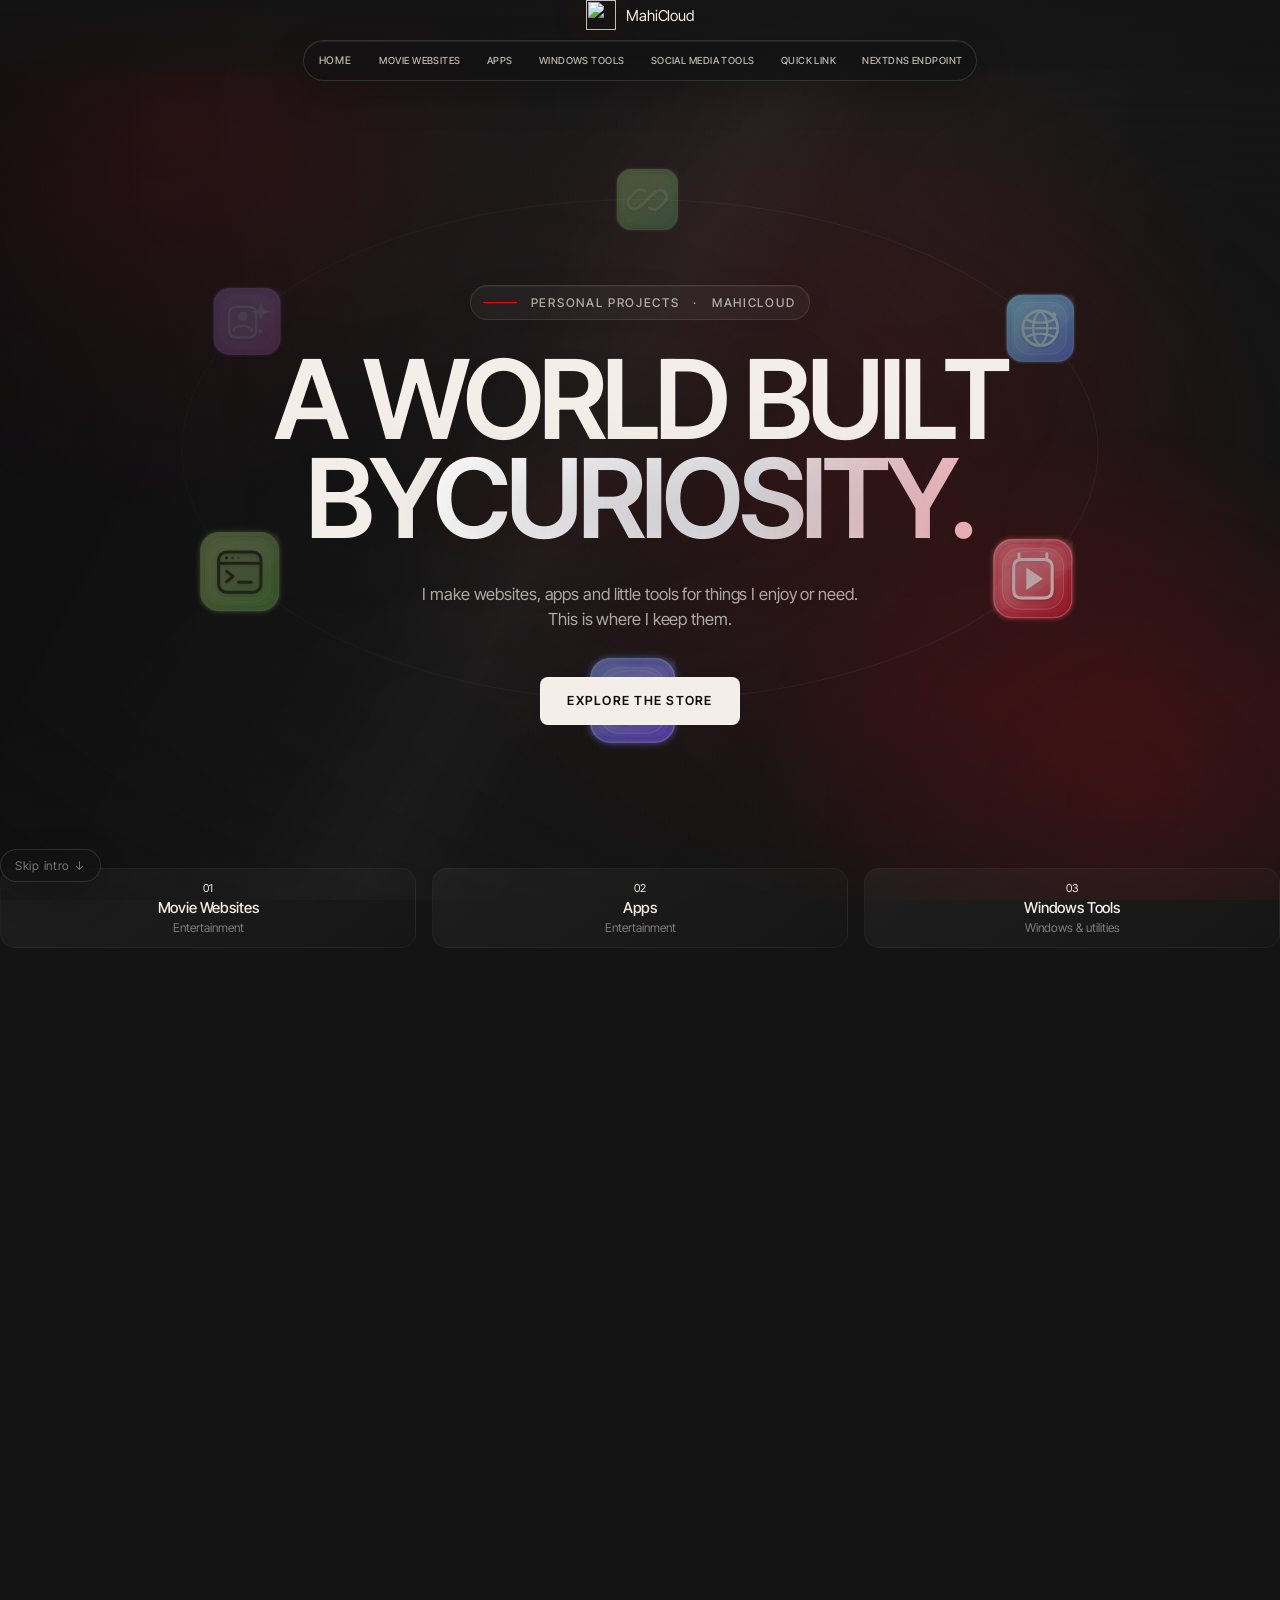
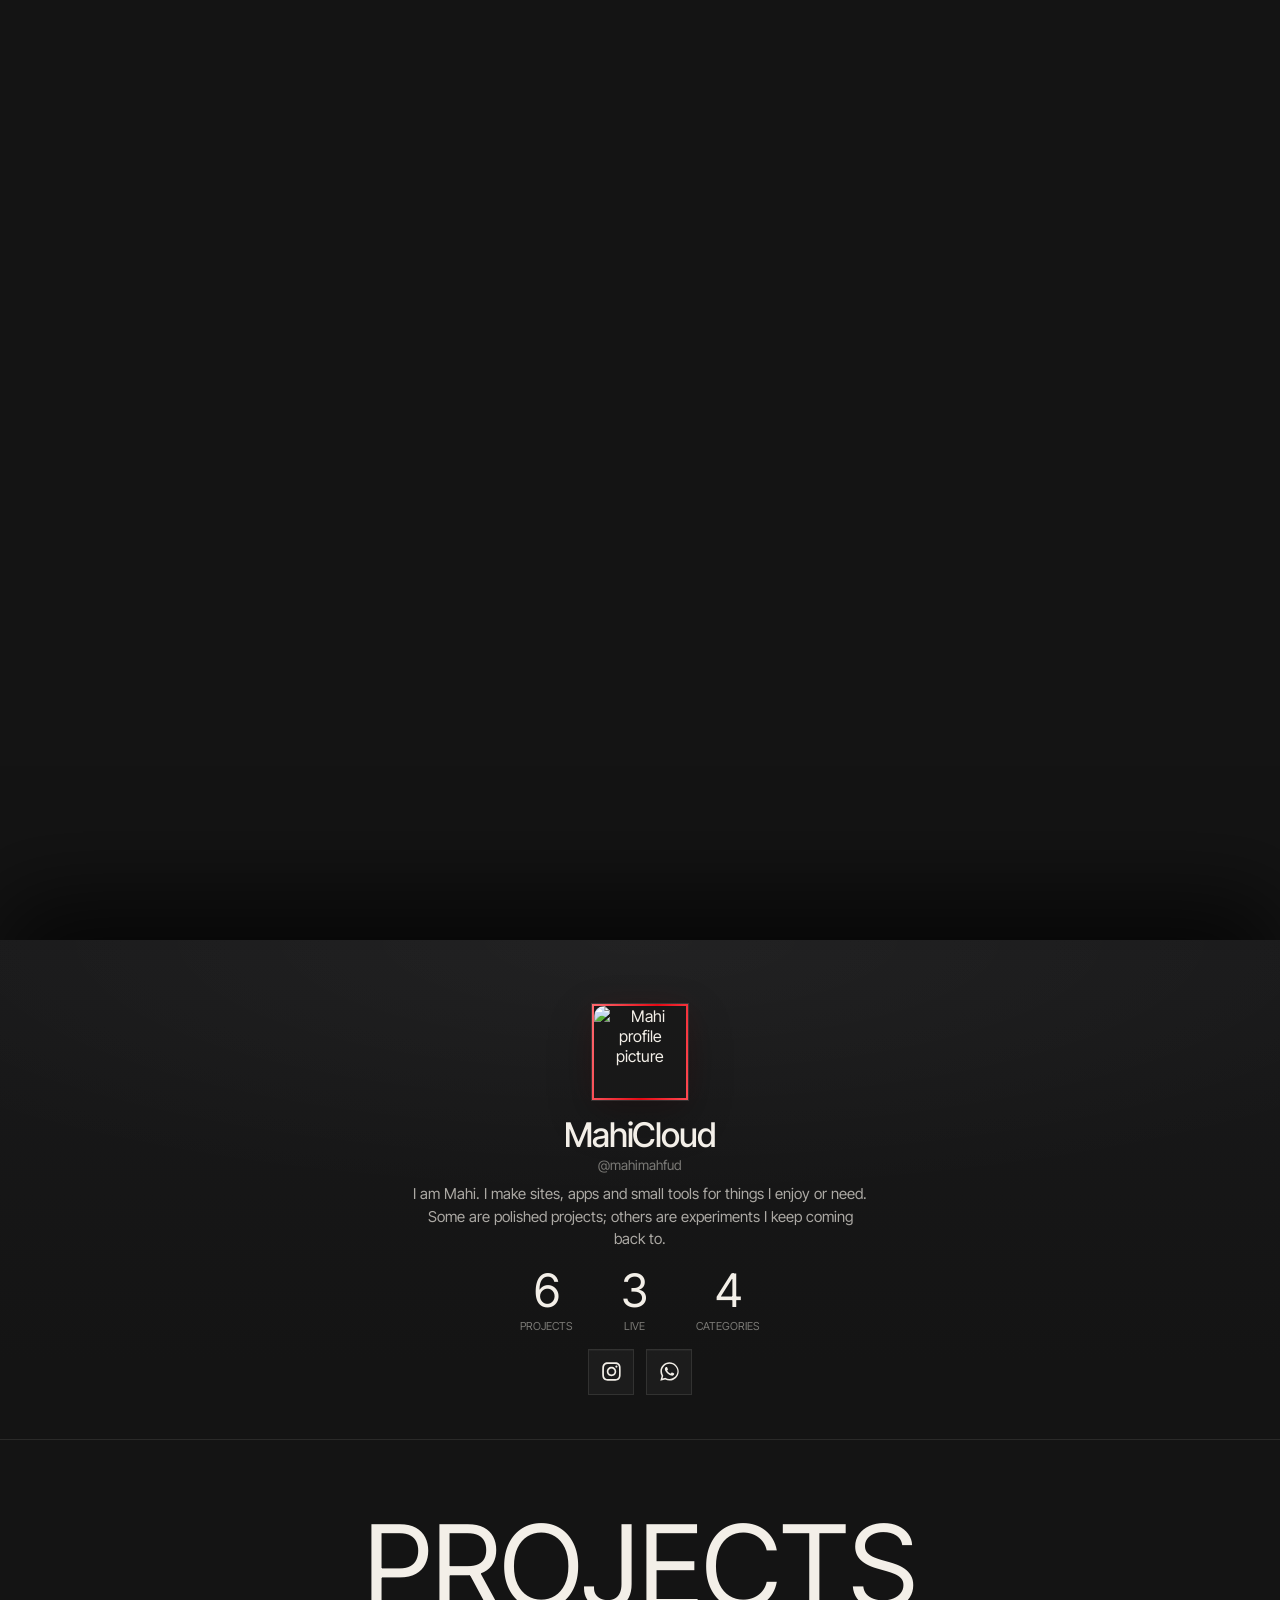
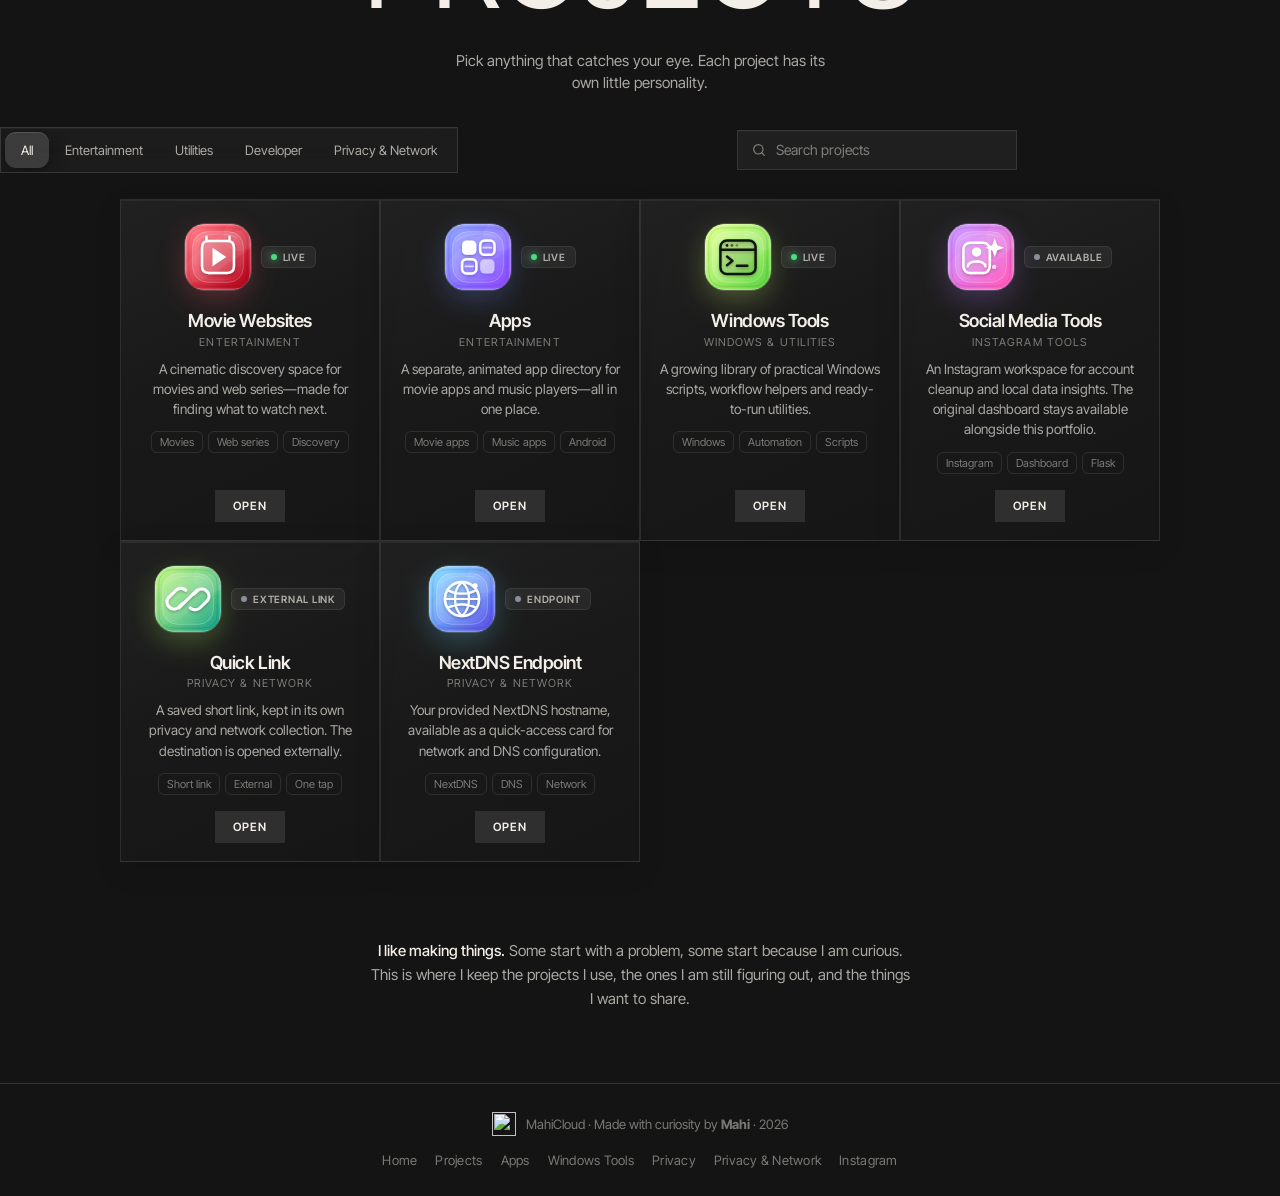
==== commit 900a629e: "Polish navigation button sizing and fade-in motion" ====
--- a/web/index.html
+++ b/web/index.html
@@ -59,10 +59,13 @@
 .mark{display:flex;align-items:center;gap:10px;font-size:15px;letter-spacing:-.012em;text-decoration:none;min-width:0}
 .mark img{width:30px;height:30px}
 .nav{display:flex;align-items:center;gap:clamp(14px,2.4vw,32px);flex-shrink:0}
-.nav a:not(.pill){text-decoration:none;font-size:12px;font-weight:500;letter-spacing:var(--mc-label-track,.14em);text-transform:uppercase;opacity:.7;transition:opacity .3s var(--ease)}
+.nav a:not(.pill){text-decoration:none;font-size:13px;font-weight:500;letter-spacing:var(--mc-label-track,.14em);text-transform:uppercase;opacity:.76;padding:8px 0;transition:opacity .3s var(--ease);animation:navFadeIn .65s var(--ease) both}
+.nav a:not(.pill):nth-child(2){animation-delay:.06s}
+.nav a:not(.pill):nth-child(3){animation-delay:.12s}
 .nav a:not(.pill):hover{opacity:1}
 .pill{display:inline-flex;align-items:center;justify-content:center;height:40px;padding:0 20px;border-radius:var(--mc-r-sm,8px);background:var(--pill-bg);color:var(--pill-fg);font-size:12px;font-weight:600;letter-spacing:.1em;text-transform:uppercase;text-decoration:none;white-space:nowrap;border:1px solid rgba(255,255,255,.2);-webkit-text-fill-color:var(--pill-fg);transition:transform .4s var(--ease),background .3s var(--ease),box-shadow .3s var(--ease)}
-.nav .pill{color:var(--pill-fg);-webkit-text-fill-color:var(--pill-fg)}
+.nav .pill{height:44px;padding:0 22px;font-size:12.5px;animation:navFadeIn .7s var(--ease) .16s both;color:var(--pill-fg);-webkit-text-fill-color:var(--pill-fg)}
+@keyframes navFadeIn{from{opacity:0;transform:translateY(-5px)}to{opacity:.76;transform:translateY(0)}}
 .pill:hover,.pill:focus-visible{transform:translateY(-2px);background:#fff;box-shadow:0 10px 30px var(--mc-accent-glow,rgba(229,9,20,.32))}
 .pill:focus-visible,a:focus-visible,button:focus-visible,input:focus-visible{outline:var(--mc-focus,2px solid #f3efe8);outline-offset:3px}
 .pill:active{transform:scale(.97)}
@@ -166,7 +169,7 @@
 @media(max-width:720px){
   .nav a:not(.pill){display:none}
   .mark{font-size:14px}
-  .nav .pill{height:38px;padding:0 16px;font-size:13.5px}
+  .nav .pill{height:42px;padding:0 18px;font-size:13.5px}
   h1{max-width:100%;font-size:clamp(40px,14vw,76px)}
   .sub{font-size:15px;max-width:34ch}
   .panel{padding:max(92px,calc(env(safe-area-inset-top,0px) + 76px)) 18px max(140px,calc(env(safe-area-inset-bottom,0px) + 124px))}
@@ -176,7 +179,7 @@
 }
 @media(max-width:420px){
   .mark img{width:26px;height:26px}
-  .nav .pill{height:36px;padding:0 14px;font-size:13px}
+  .nav .pill{height:40px;padding:0 16px;font-size:13px}
   h1{font-size:clamp(38px,14vw,56px)}
   .eyebrow{font-size:11px;letter-spacing:.1em}
   .cta .pill{width:100%;max-width:320px;height:46px;padding:0 20px;font-size:12px}
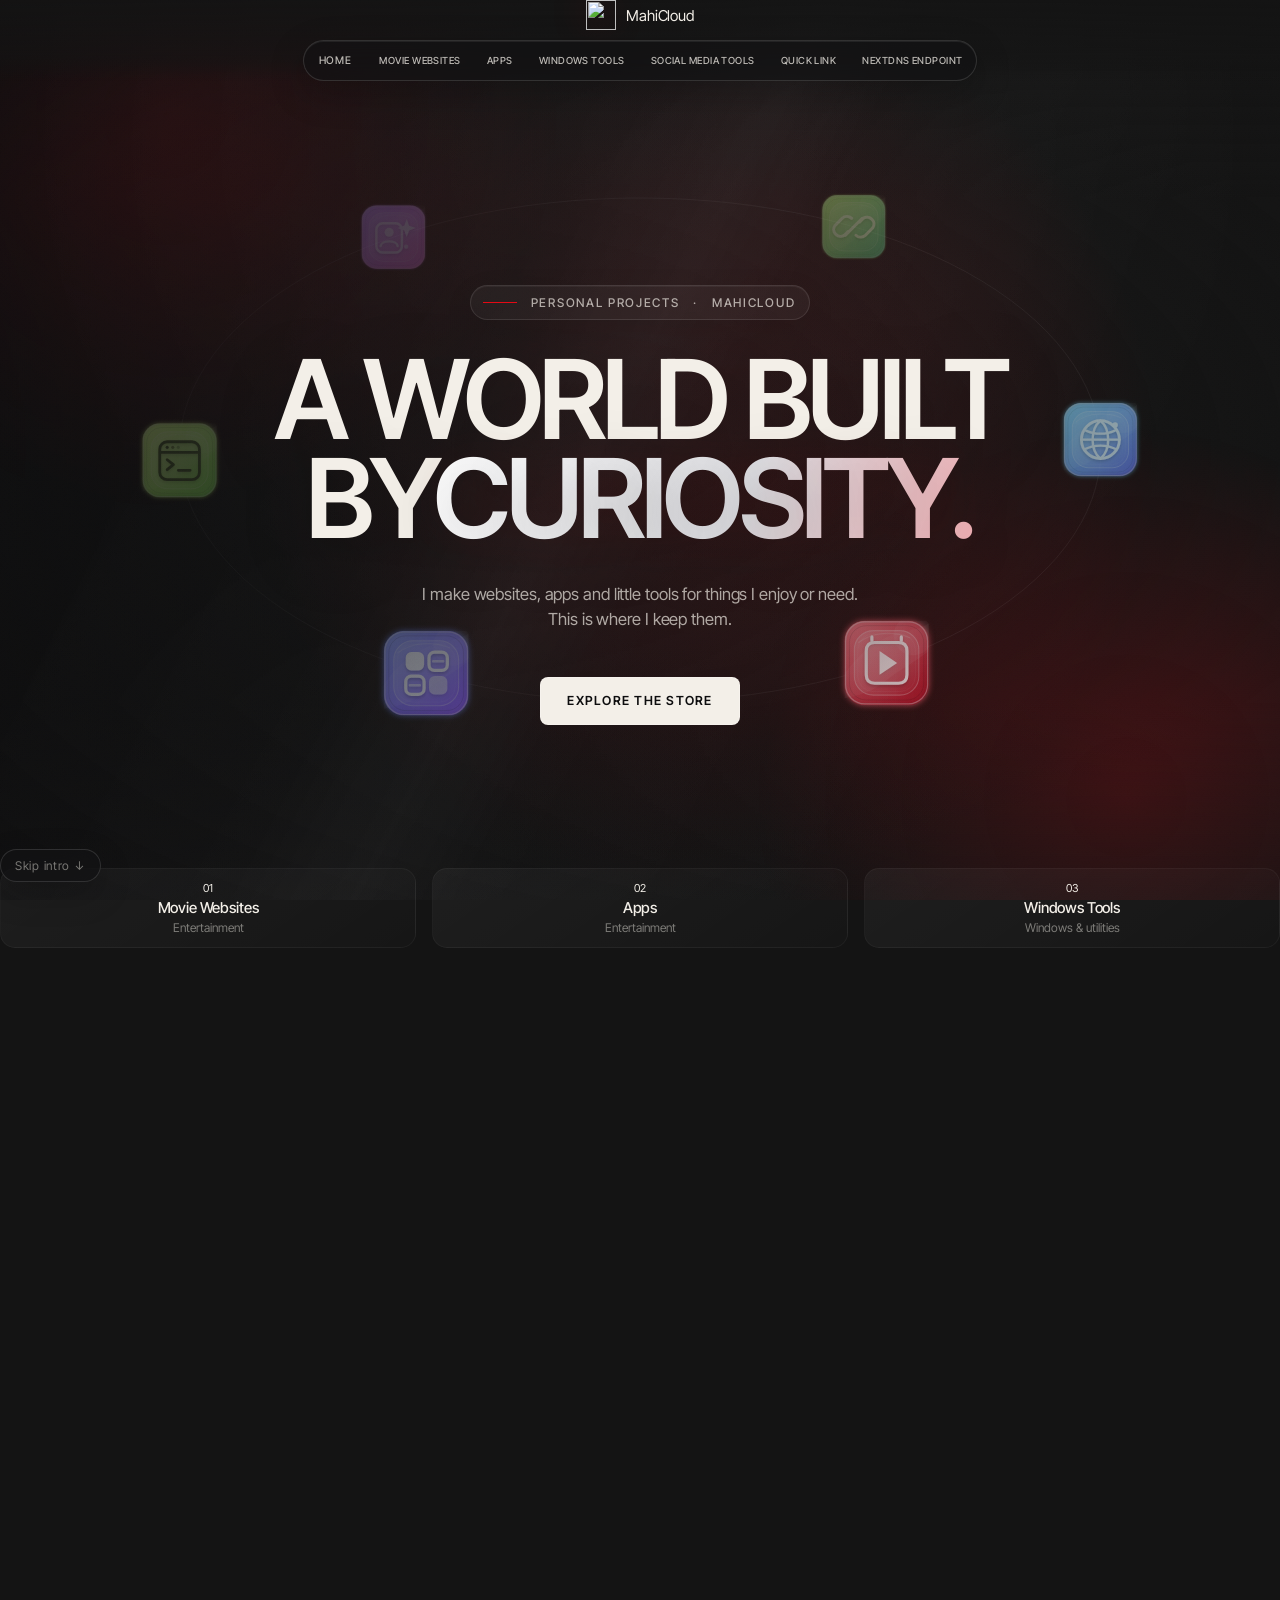
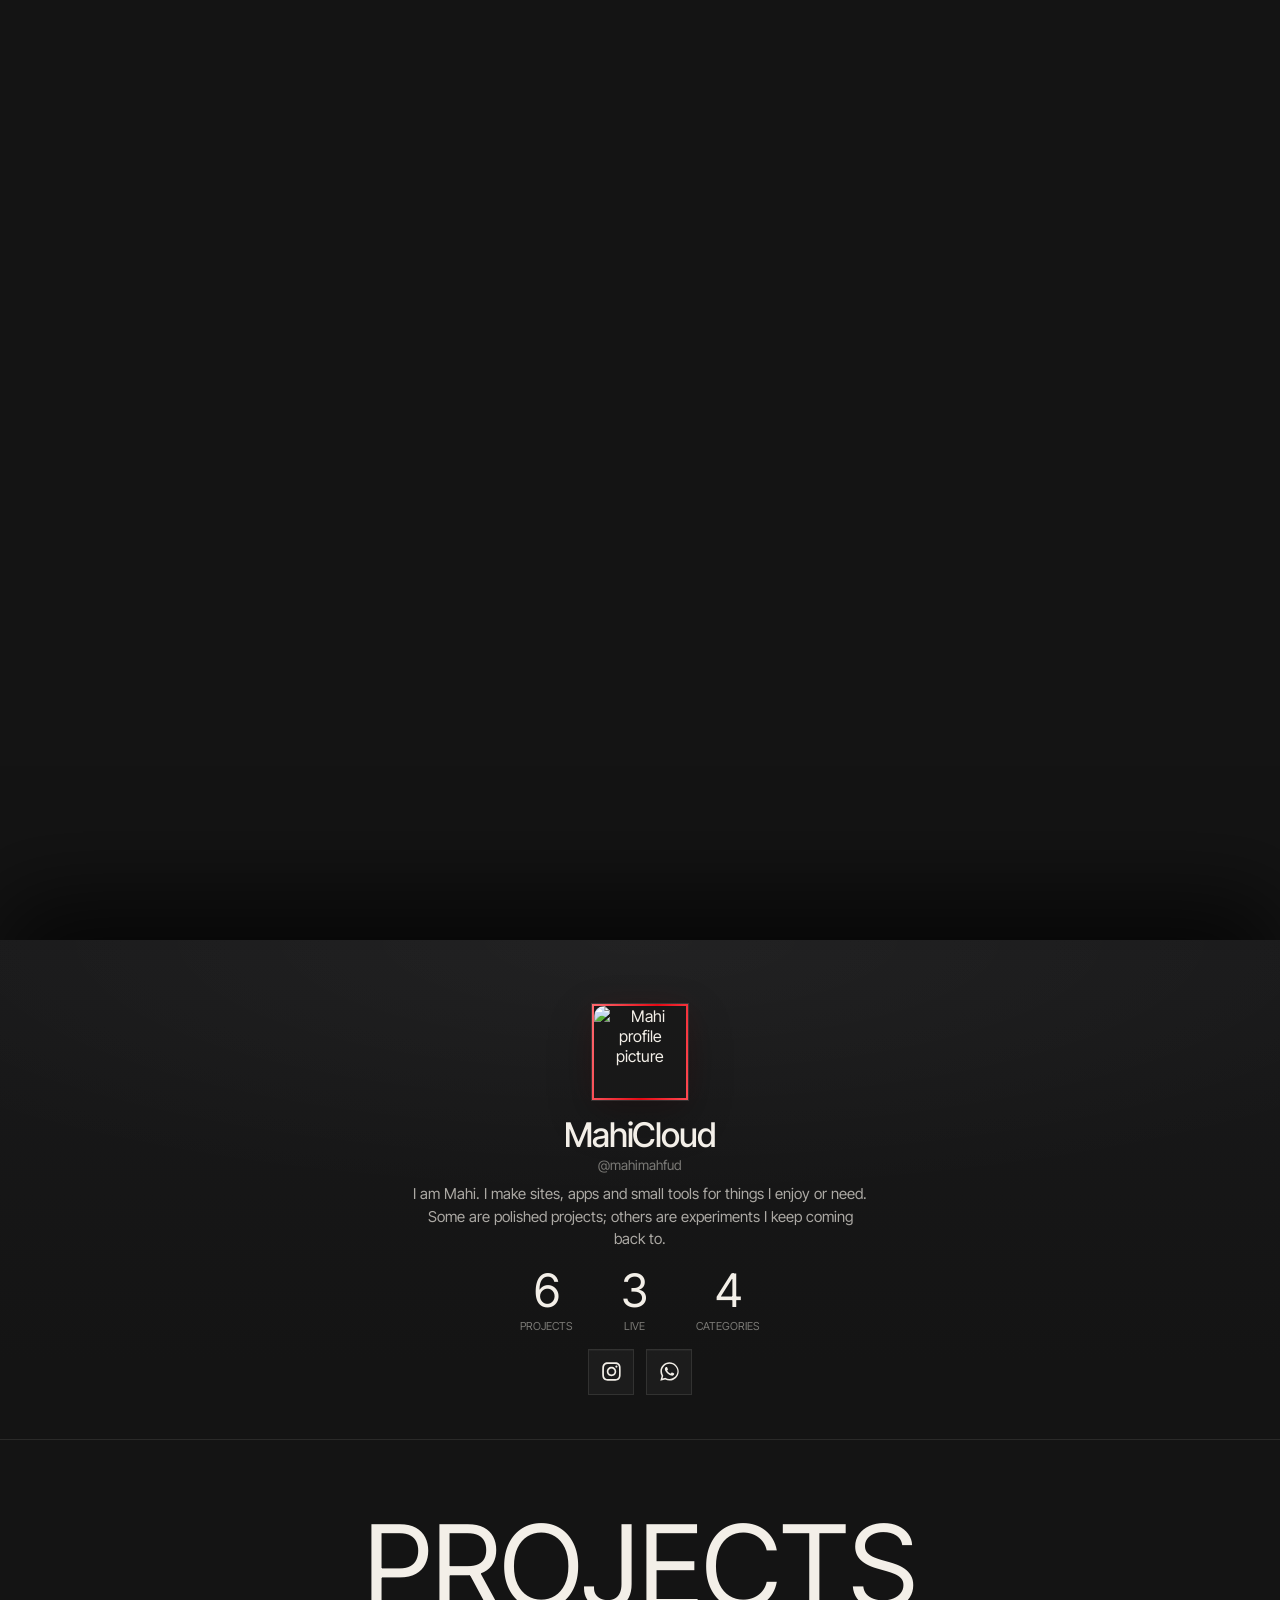
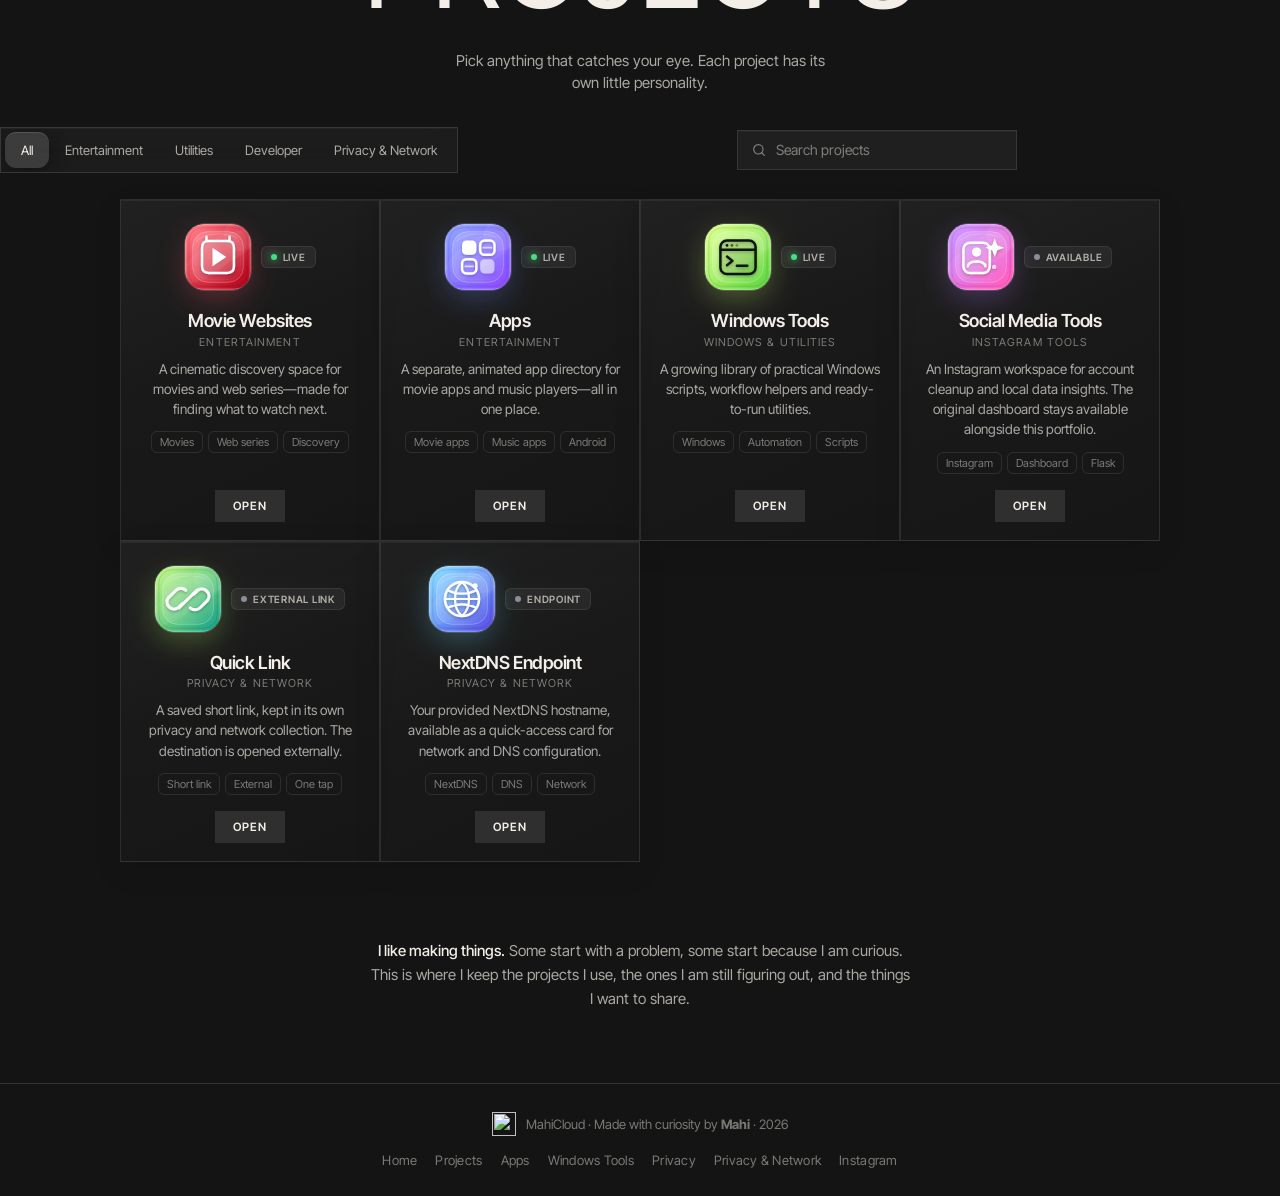
==== commit c901f776: "Polish homepage transitions with iOS-like easing" ====
--- a/web/index.html
+++ b/web/index.html
@@ -476,6 +476,14 @@
  .mc-mobile-dock a{min-width:60px;padding-inline:6px!important}
  .mc-mobile-dock a[data-mc-project]{min-width:69px}
  .mc-mobile-dock a span{font-size:8px}
+}
+
+/* iOS-inspired interaction easing: polish transitions without changing layout or behavior. */
+@media (prefers-reduced-motion: no-preference) {
+  :where(a, button, input, select, textarea, [role="button"], .card, .ico, .ghost, .pill, .seg button) {
+    transition-timing-function: cubic-bezier(.22, 1, .36, 1);
+    -webkit-tap-highlight-color: transparent;
+  }
 }
 </style>
 </head>
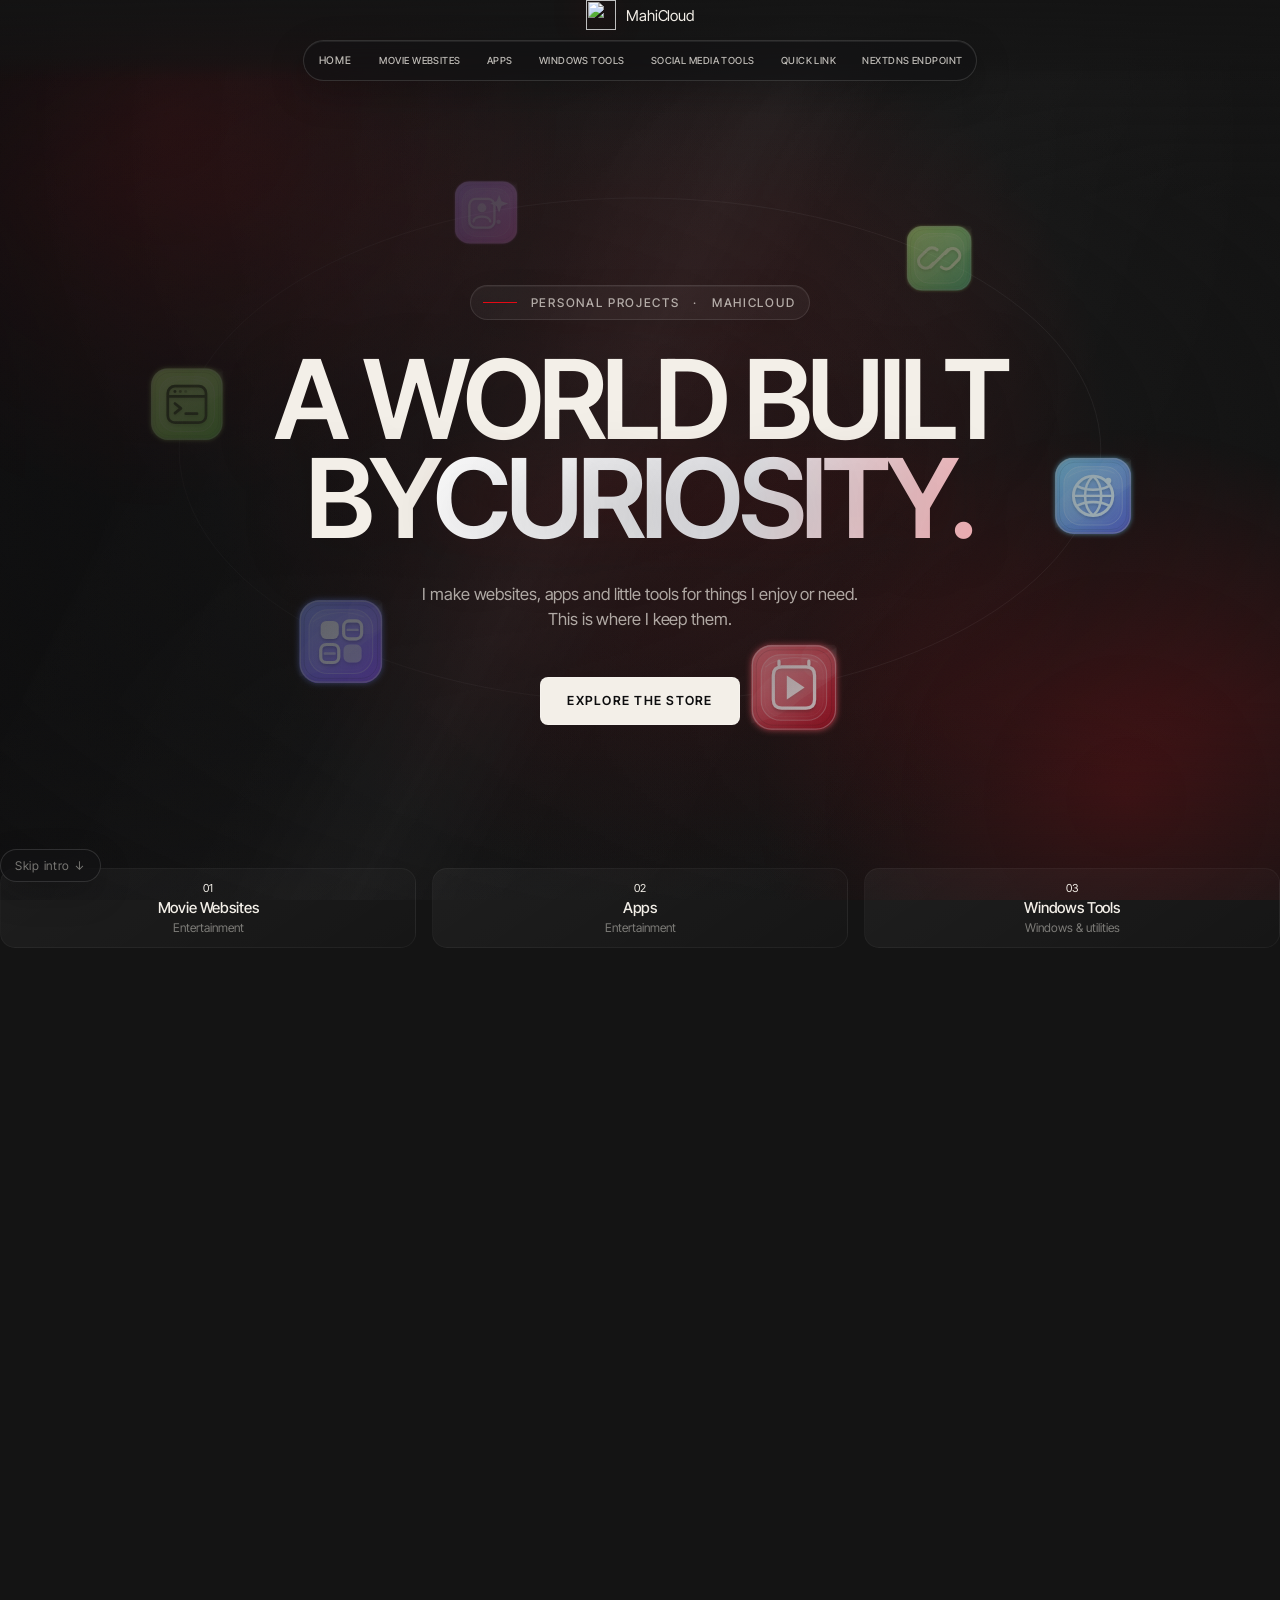
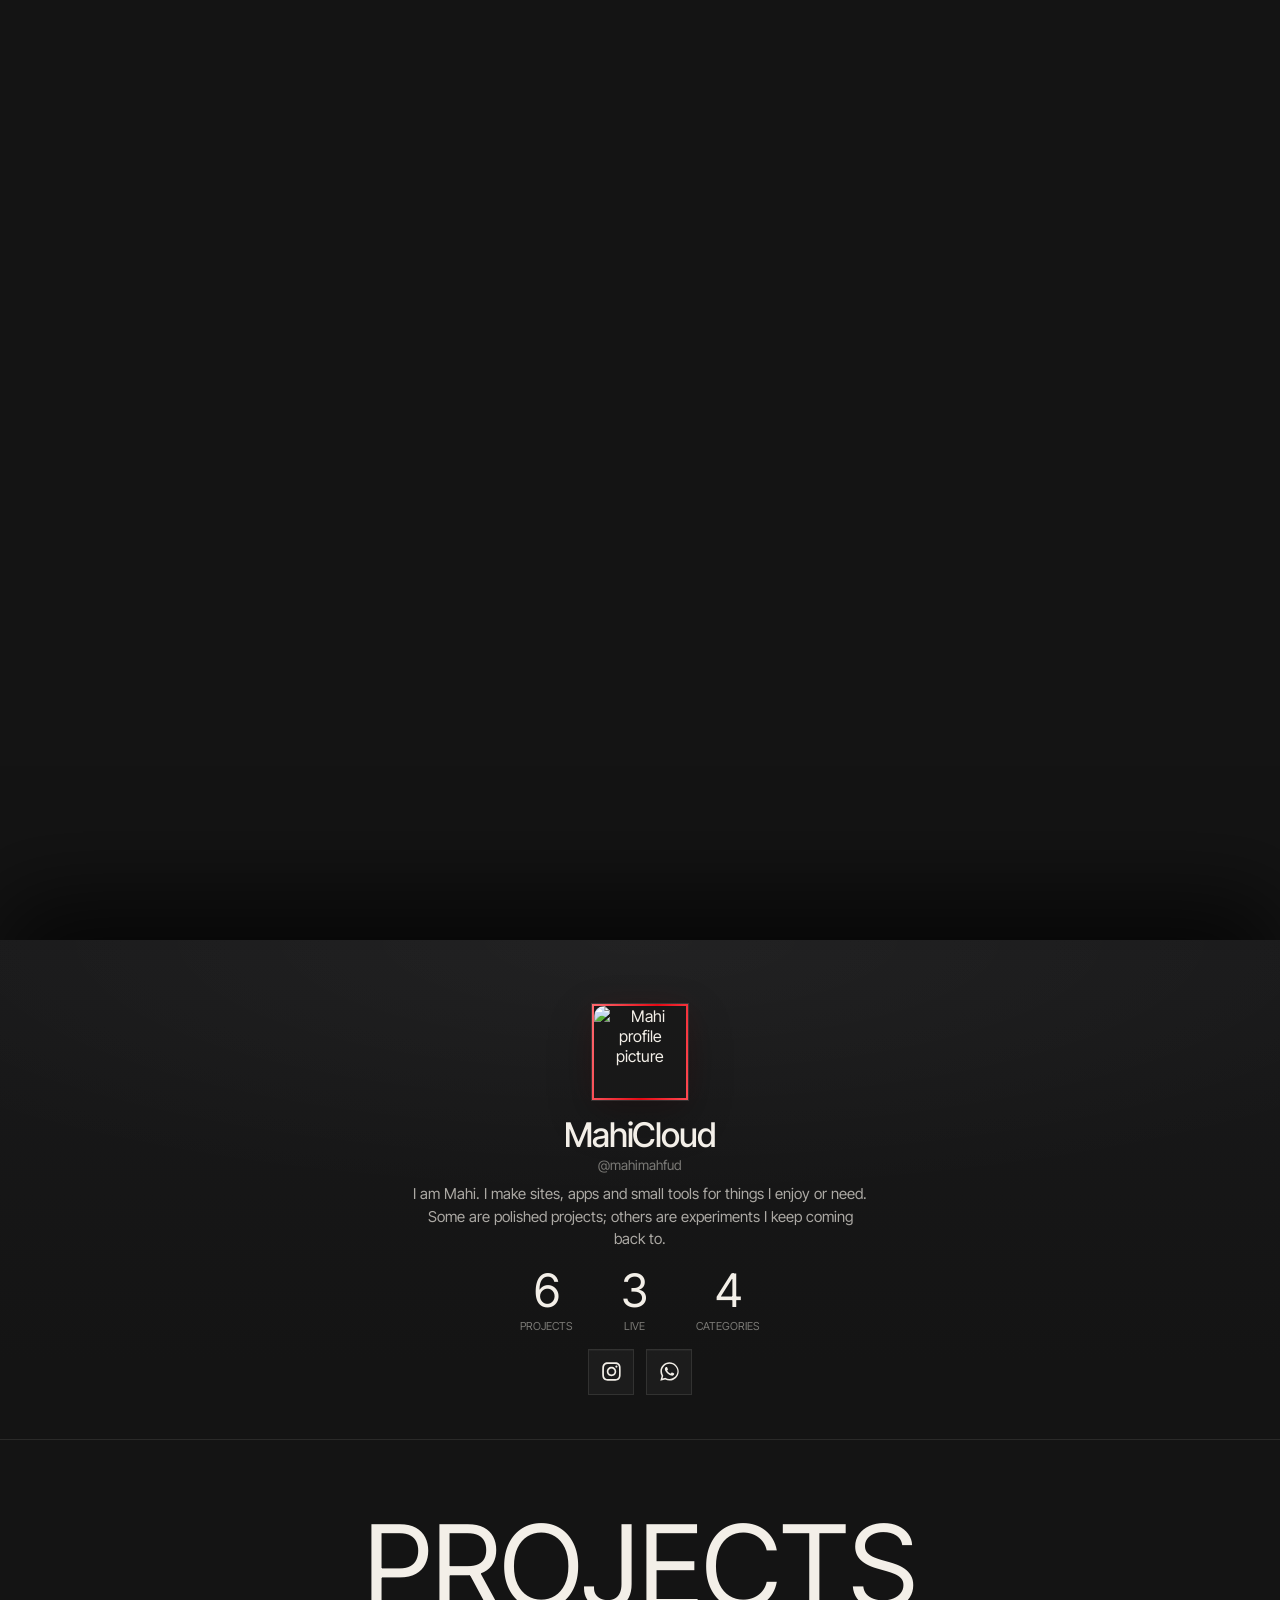
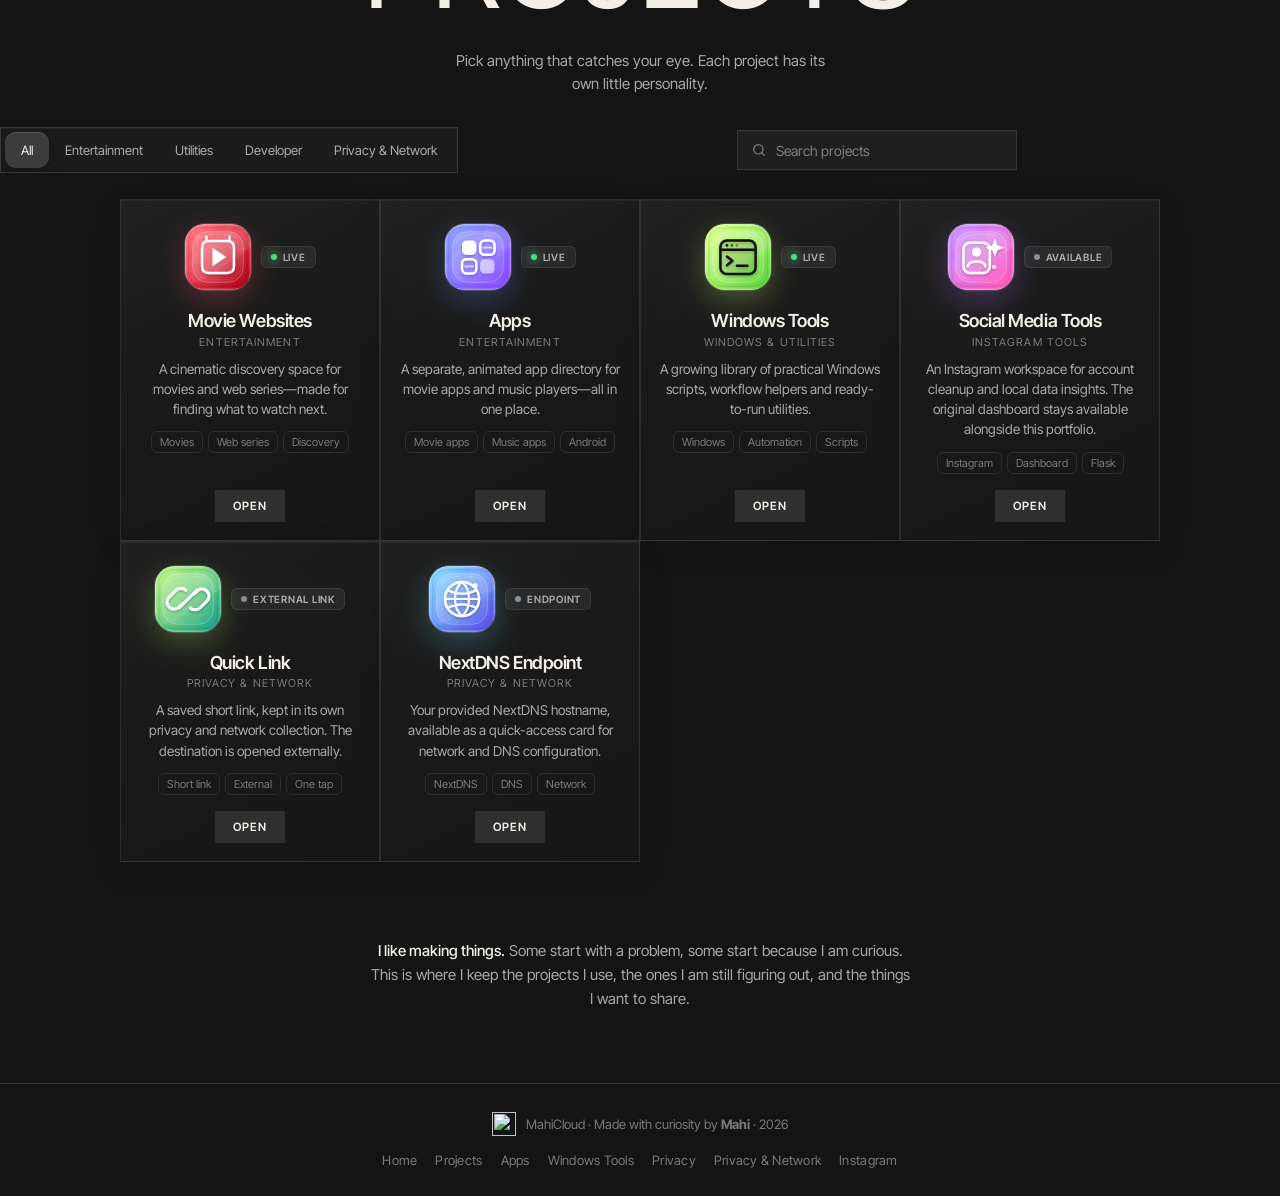
==== commit af2c0e5a: "Polish mobile layout, metadata, navigation and footer" ====
--- a/web/index.html
+++ b/web/index.html
@@ -477,15 +477,9 @@
  .mc-mobile-dock a[data-mc-project]{min-width:69px}
  .mc-mobile-dock a span{font-size:8px}
 }
-
-/* iOS-inspired interaction easing: polish transitions without changing layout or behavior. */
-@media (prefers-reduced-motion: no-preference) {
-  :where(a, button, input, select, textarea, [role="button"], .card, .ico, .ghost, .pill, .seg button) {
-    transition-timing-function: cubic-bezier(.22, 1, .36, 1);
-    -webkit-tap-highlight-color: transparent;
-  }
-}
 </style>
+<link rel="stylesheet" href="/site-polish.css">
+<link rel="icon" href="/favicon.svg" type="image/svg+xml">
 </head>
 <body id="top">
 <div class="boot" id="boot"><img src="/brand-m.webp" alt="" width="56" height="56"><div class="bar"><i id="bootBar"></i></div><p id="bootPct">LOADING 0%</p></div>
@@ -978,5 +972,6 @@
 })();
 </script>
 <script src="/scroll-performance.js" defer></script>
+<script src="/site-polish.js" defer></script>
 </body>
 </html>
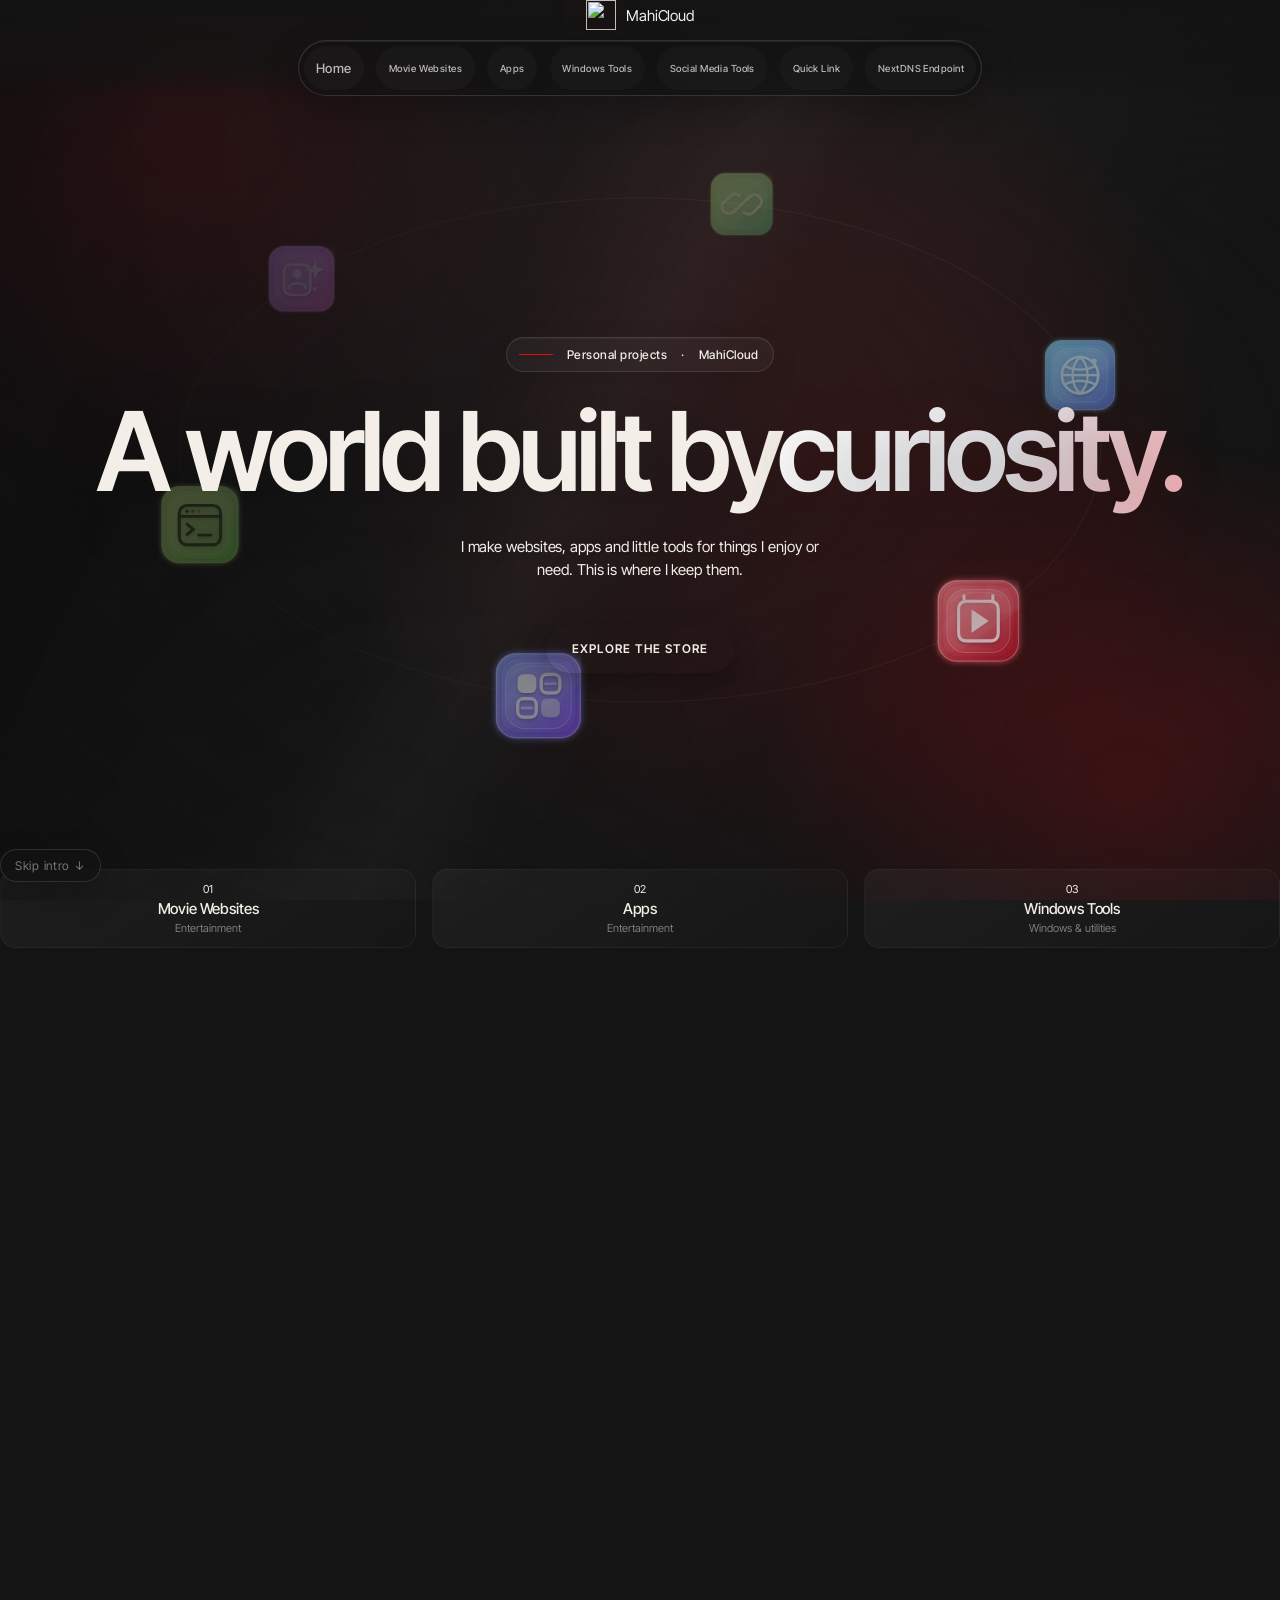
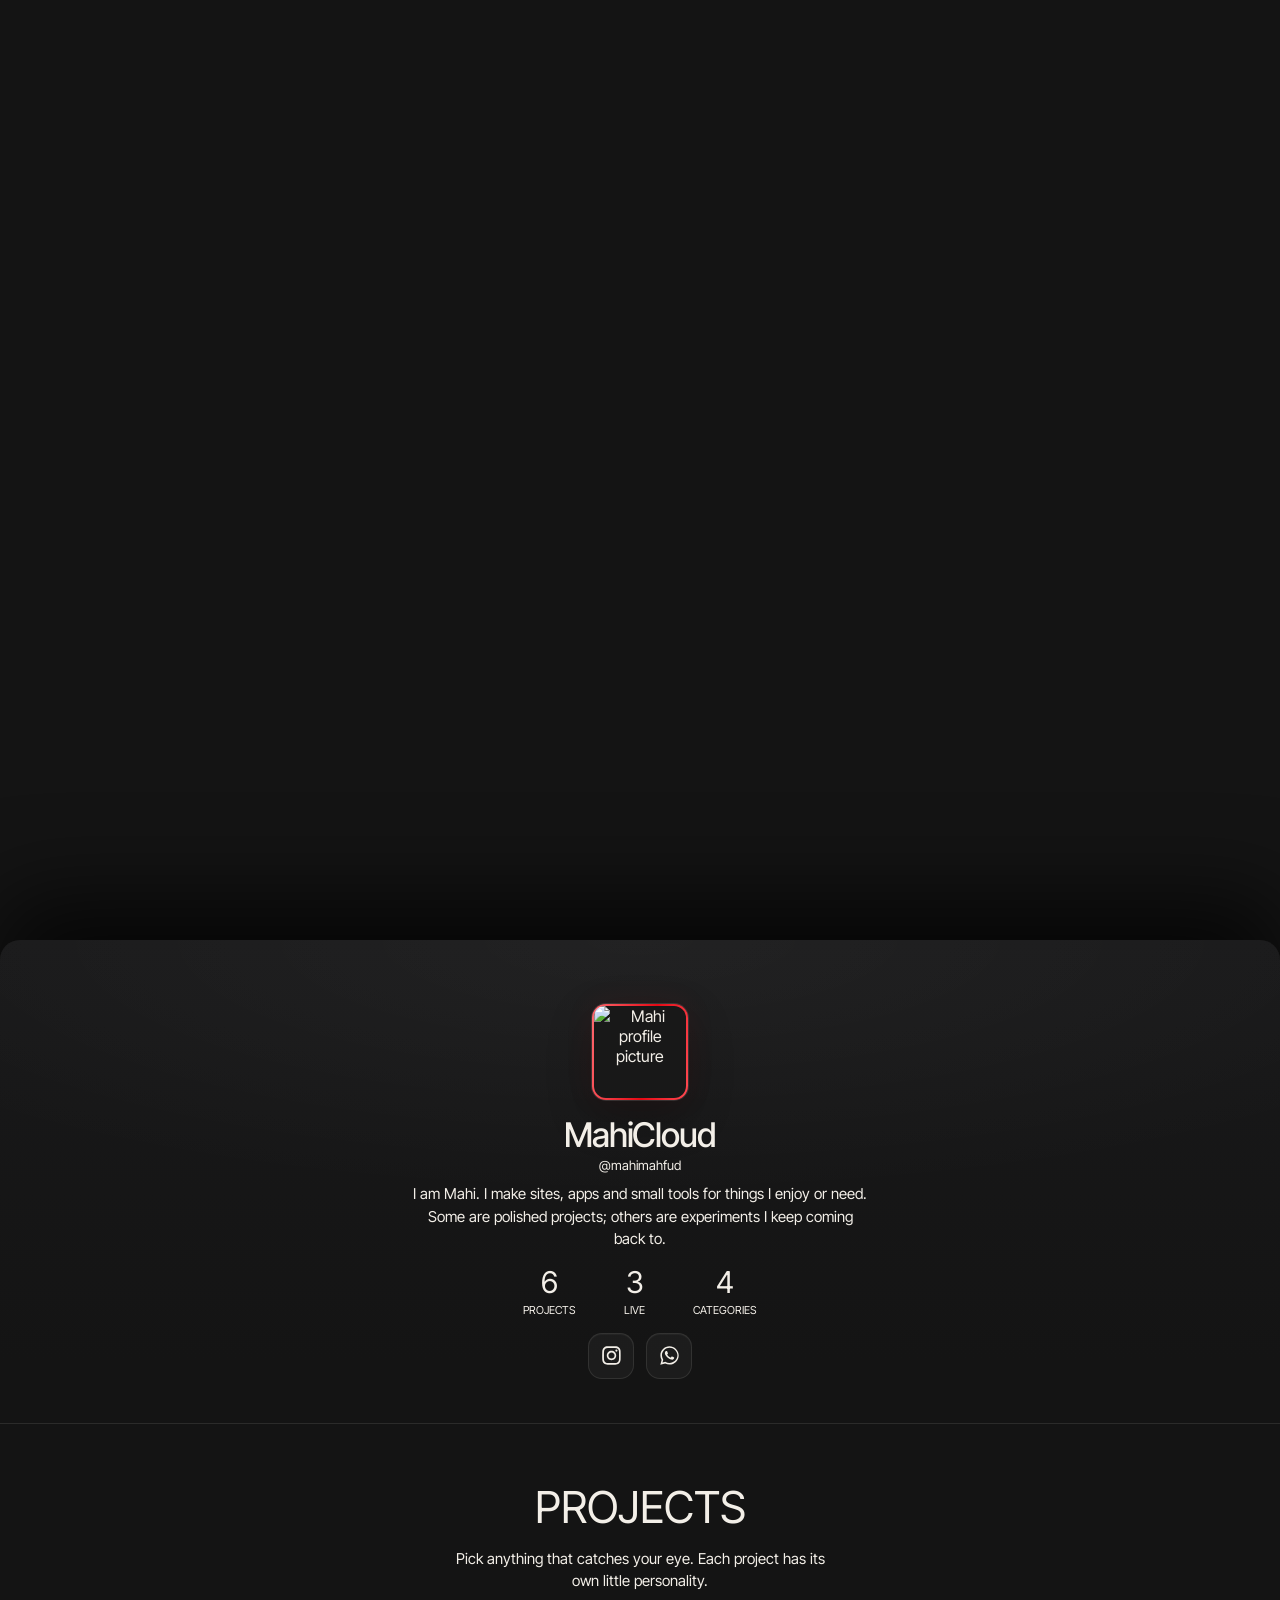
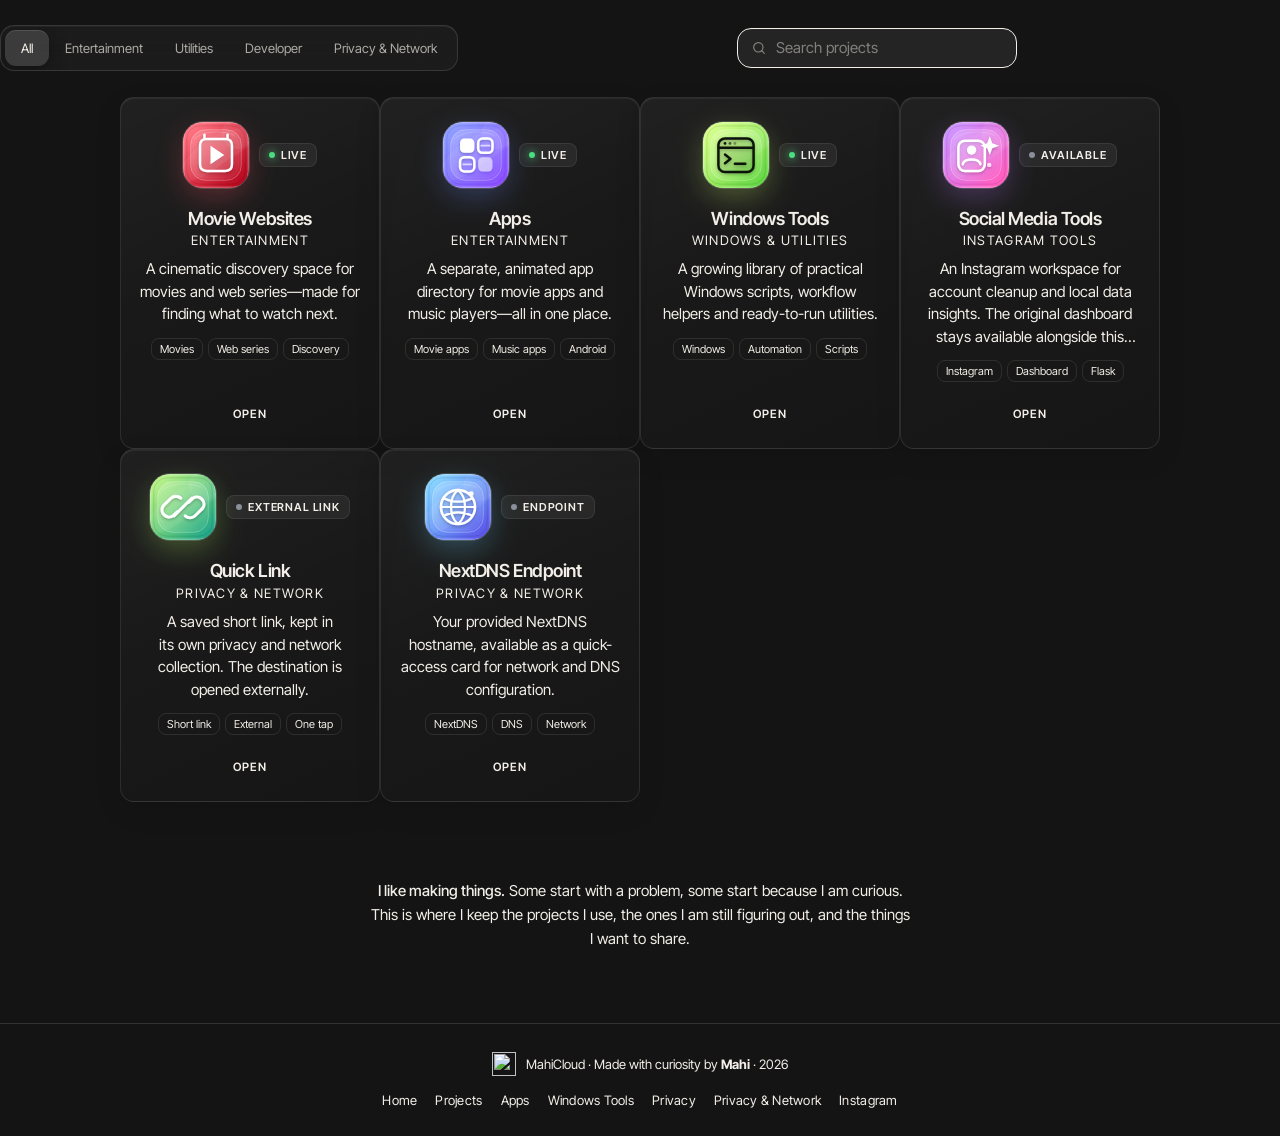
==== commit 00853a13: "Polish homepage typography and interaction states" ====
--- a/web/index.html
+++ b/web/index.html
@@ -480,6 +480,242 @@
 </style>
 <link rel="stylesheet" href="/site-polish.css">
 <link rel="icon" href="/favicon.svg" type="image/svg+xml">
+
+<style id="mc-usability-refinements">
+/* Consolidated homepage type, colour, radius and interaction tokens. */
+:root {
+  --mc-type-xs: 0.6875rem;
+  --mc-type-label: 0.75rem;
+  --mc-type-sm: 0.8125rem;
+  --mc-type-body: 0.9375rem;
+  --mc-type-card: 1.125rem;
+  --mc-type-profile: clamp(1.5rem, 3vw, 2.125rem);
+  --mc-type-stat: clamp(1.375rem, 2.4vw, 1.875rem);
+  --mc-type-display: clamp(2.5rem, 8.6vw, 10rem);
+  --mc-type-section: clamp(1.75rem, 3.6vw, 2.75rem);
+
+  --mc-text-primary: var(--mc-fg);
+  --mc-text-secondary: var(--mc-fg-soft);
+  --mc-text-muted: var(--mc-fg-faint);
+
+  --mc-r-pill: 999px;
+  --mc-r-sm: 8px;
+  --mc-r-md: 14px;
+  --mc-r-lg: 20px;
+  --mc-r-xl: 26px;
+}
+
+/* A shared type scale without flattening the existing hierarchy. */
+.boot p,
+.hero-index .n,
+.hero-index small,
+.stat span,
+.card .status,
+.tags li,
+.src,
+.mc-mobile-dock a span {
+  font-size: var(--mc-type-xs);
+}
+.eyebrow,
+.pill,
+.cta .pill {
+  font-size: var(--mc-type-label);
+}
+#mcMainNav > a:not(.pill),
+.handle,
+.cat,
+.seg button,
+footer {
+  font-size: var(--mc-type-sm);
+}
+.sub,
+.bio,
+.shelf-head p,
+.desc,
+.about,
+.empty,
+.search input {
+  font-size: var(--mc-type-body);
+}
+.card h3 {
+  font-size: var(--mc-type-card);
+}
+.who h2 {
+  font-size: var(--mc-type-profile);
+}
+.stat b {
+  font-size: var(--mc-type-stat);
+}
+h1 {
+  font-size: var(--mc-type-display);
+  text-transform: none;
+}
+.shelf-head h2 {
+  font-size: var(--mc-type-section);
+}
+@media (max-width: 720px) {
+  h1 { font-size: clamp(2.5rem, 14vw, 4.75rem); }
+  .mc-app-view { border-radius: var(--mc-r-lg); }
+}
+@media (max-width: 420px) {
+  h1 { font-size: clamp(2.375rem, 14vw, 3.5rem); }
+}
+
+/* Semantic text colours: accent and meaningful status colours stay intact. */
+.mark,
+.who h2,
+.stat b,
+.card h3,
+.shelf-head h2 {
+  color: var(--mc-text-primary);
+}
+#mcMainNav > a:not(.pill),
+.handle,
+.cat,
+.stat span,
+.tags li,
+.card .status,
+.src,
+footer {
+  color: var(--mc-text-muted);
+}
+.eyebrow,
+.sub,
+.bio,
+.shelf-head p,
+.desc,
+.about,
+.empty {
+  color: var(--mc-text-secondary);
+}
+
+/* Five intentional radius tiers. Circular icon controls remain circular. */
+.nav,
+.pill,
+.skip {
+  border-radius: var(--mc-r-pill);
+}
+.card,
+.search input,
+.seg {
+  border-radius: var(--mc-r-md);
+}
+.card .status,
+.tags li {
+  border-radius: var(--mc-r-sm);
+}
+.mc-app-view {
+  border-radius: var(--mc-r-xl);
+}
+
+/* A small, predictable set of action treatments. */
+.pill,
+.get {
+  background: var(--mc-fg);
+  color: var(--mc-bg-deep);
+  border: 1px solid var(--mc-fg);
+  -webkit-text-fill-color: var(--mc-bg-deep);
+}
+.ghost {
+  background: transparent;
+  color: var(--mc-fg);
+  border: 1px solid var(--mc-line-strong);
+}
+.src {
+  background: transparent;
+  border: 0;
+  border-radius: 0;
+  color: var(--mc-fg-soft);
+  text-decoration: underline;
+  text-underline-offset: 0.2em;
+}
+.src:hover,
+.src:focus-visible {
+  background: transparent;
+  color: var(--mc-fg);
+}
+.card:hover .get,
+.get:hover,
+.get:focus-visible {
+  background: #fff;
+  color: var(--mc-bg-deep);
+  -webkit-text-fill-color: var(--mc-bg-deep);
+}
+
+/* Natural casing and more obvious keyboard/touch affordances. */
+#mcMainNav > a:not(.pill) {
+  min-height: 44px;
+  padding-inline: clamp(10px, 0.9vw, 14px) !important;
+  background: rgba(255, 255, 255, 0.035);
+  border: 1px solid transparent;
+  text-decoration: none;
+  text-transform: none;
+  letter-spacing: 0.02em;
+}
+#mcMainNav > a:not(.pill):hover,
+#mcMainNav > a:not(.pill):focus-visible {
+  background: rgba(255, 255, 255, 0.09);
+  border-color: var(--mc-line-strong);
+}
+#mcMainNav > a[aria-current="page"] {
+  opacity: 1;
+  color: var(--mc-fg);
+  background: var(--mc-accent-soft);
+  border-color: rgba(229, 9, 20, 0.45);
+  box-shadow: inset 0 -2px 0 var(--mc-accent-hi);
+}
+#top .cta > a.pill {
+  background: var(--mc-fg);
+  color: var(--mc-bg-deep);
+  border-color: var(--mc-fg);
+  -webkit-text-fill-color: var(--mc-bg-deep);
+  box-shadow: 0 8px 24px rgba(0, 0, 0, 0.25);
+}
+#top .cta > a.pill:focus-visible {
+  outline: 2px solid var(--mc-accent-hi);
+  outline-offset: 4px;
+}
+.eyebrow {
+  text-transform: none;
+  letter-spacing: 0.04em;
+}
+#mcMainNav {
+  column-gap: clamp(8px, 1vw, 16px) !important;
+  row-gap: 8px !important;
+}
+@media (min-width: 721px) {
+  #skip {
+    left: max(var(--mc-gutter), calc((100% - var(--mc-container)) / 2));
+    right: auto;
+    transform: none;
+  }
+}
+@media (max-width: 720px) {
+  #skip {
+    left: 50%;
+    right: auto;
+    transform: translateX(-50%);
+  }
+  .mc-mobile-dock a {
+    min-height: 48px;
+  }
+}
+
+/* Search has a visible resting edge and a reliable keyboard-focus ring. */
+.search input {
+  border-color: var(--mc-line-strong);
+  background: rgba(255, 255, 255, 0.065);
+}
+.search input:focus {
+  border-color: var(--mc-accent-hi);
+  background: rgba(255, 255, 255, 0.08);
+}
+.search input:focus-visible {
+  outline: var(--mc-focus);
+  outline-offset: 3px;
+}
+</style>
+
 </head>
 <body id="top">
 <div class="boot" id="boot"><img src="/brand-m.webp" alt="" width="56" height="56"><div class="bar"><i id="bootBar"></i></div><p id="bootPct">LOADING 0%</p></div>
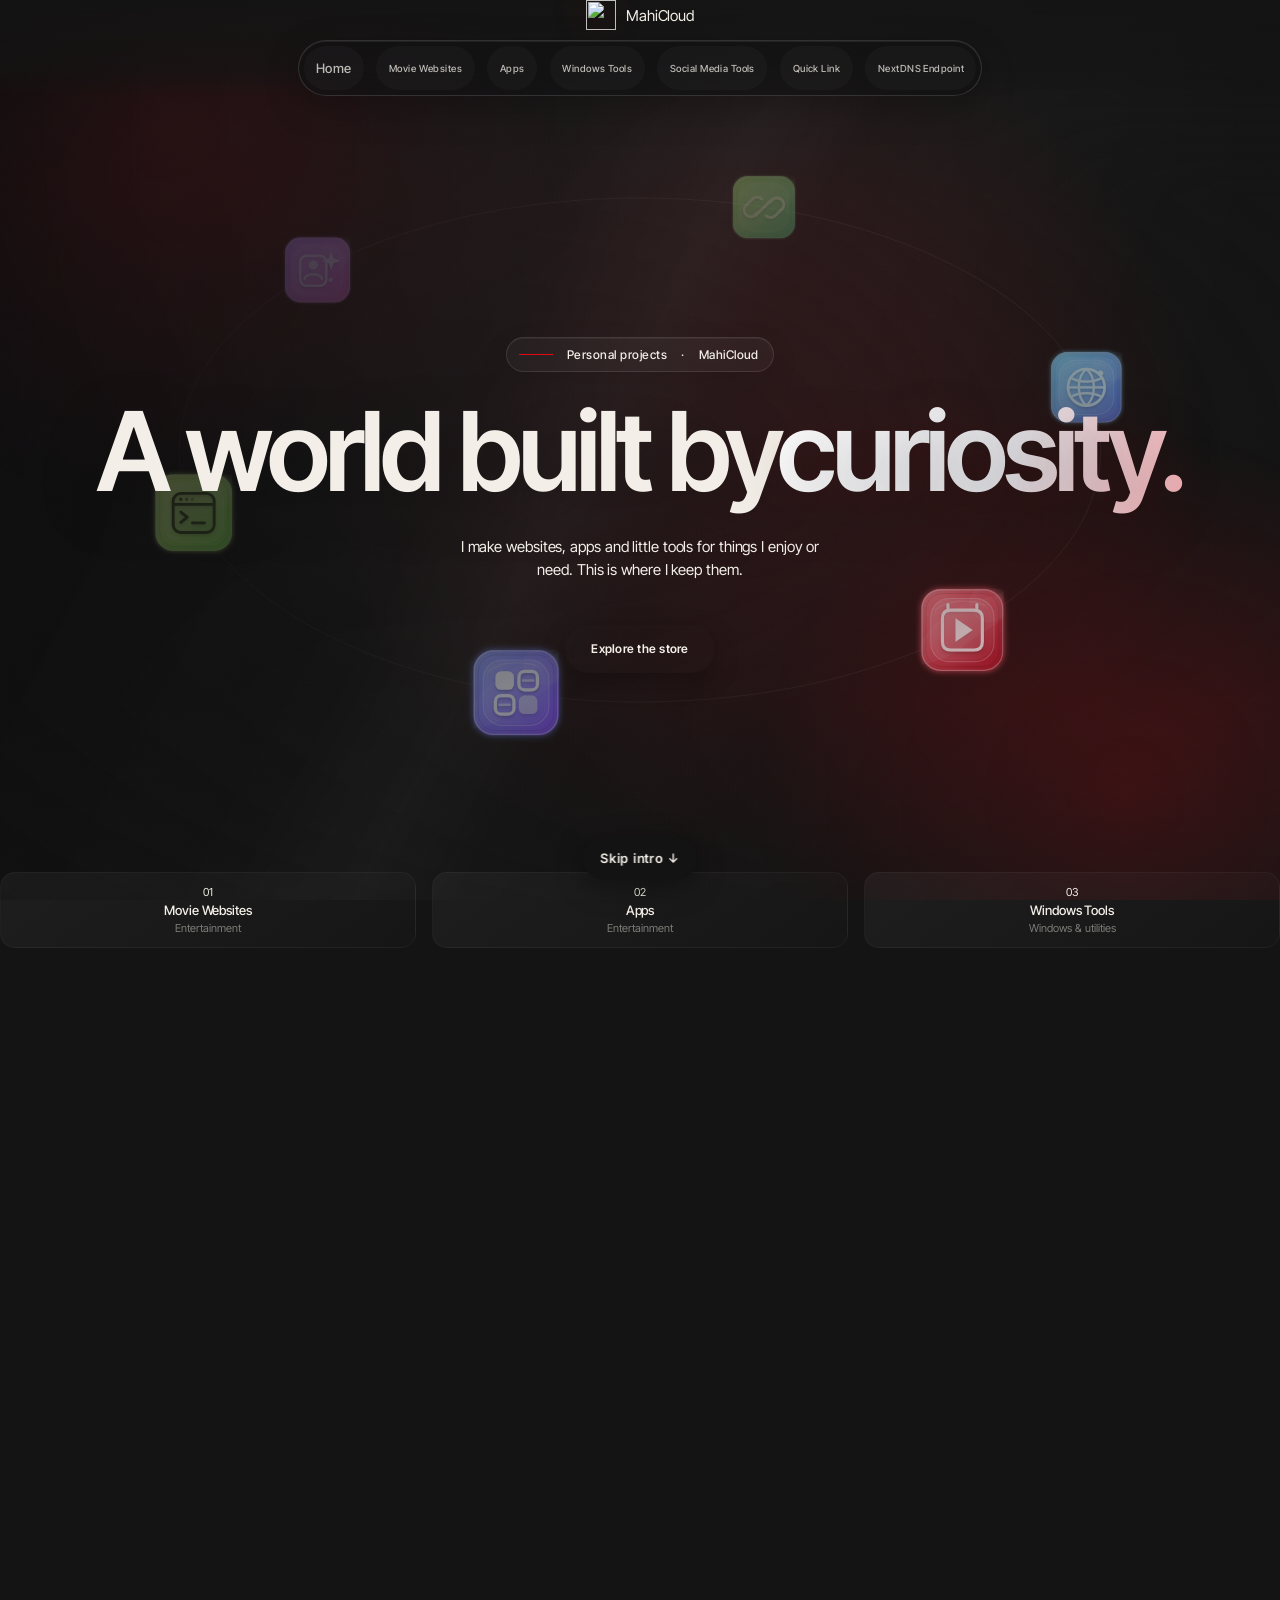
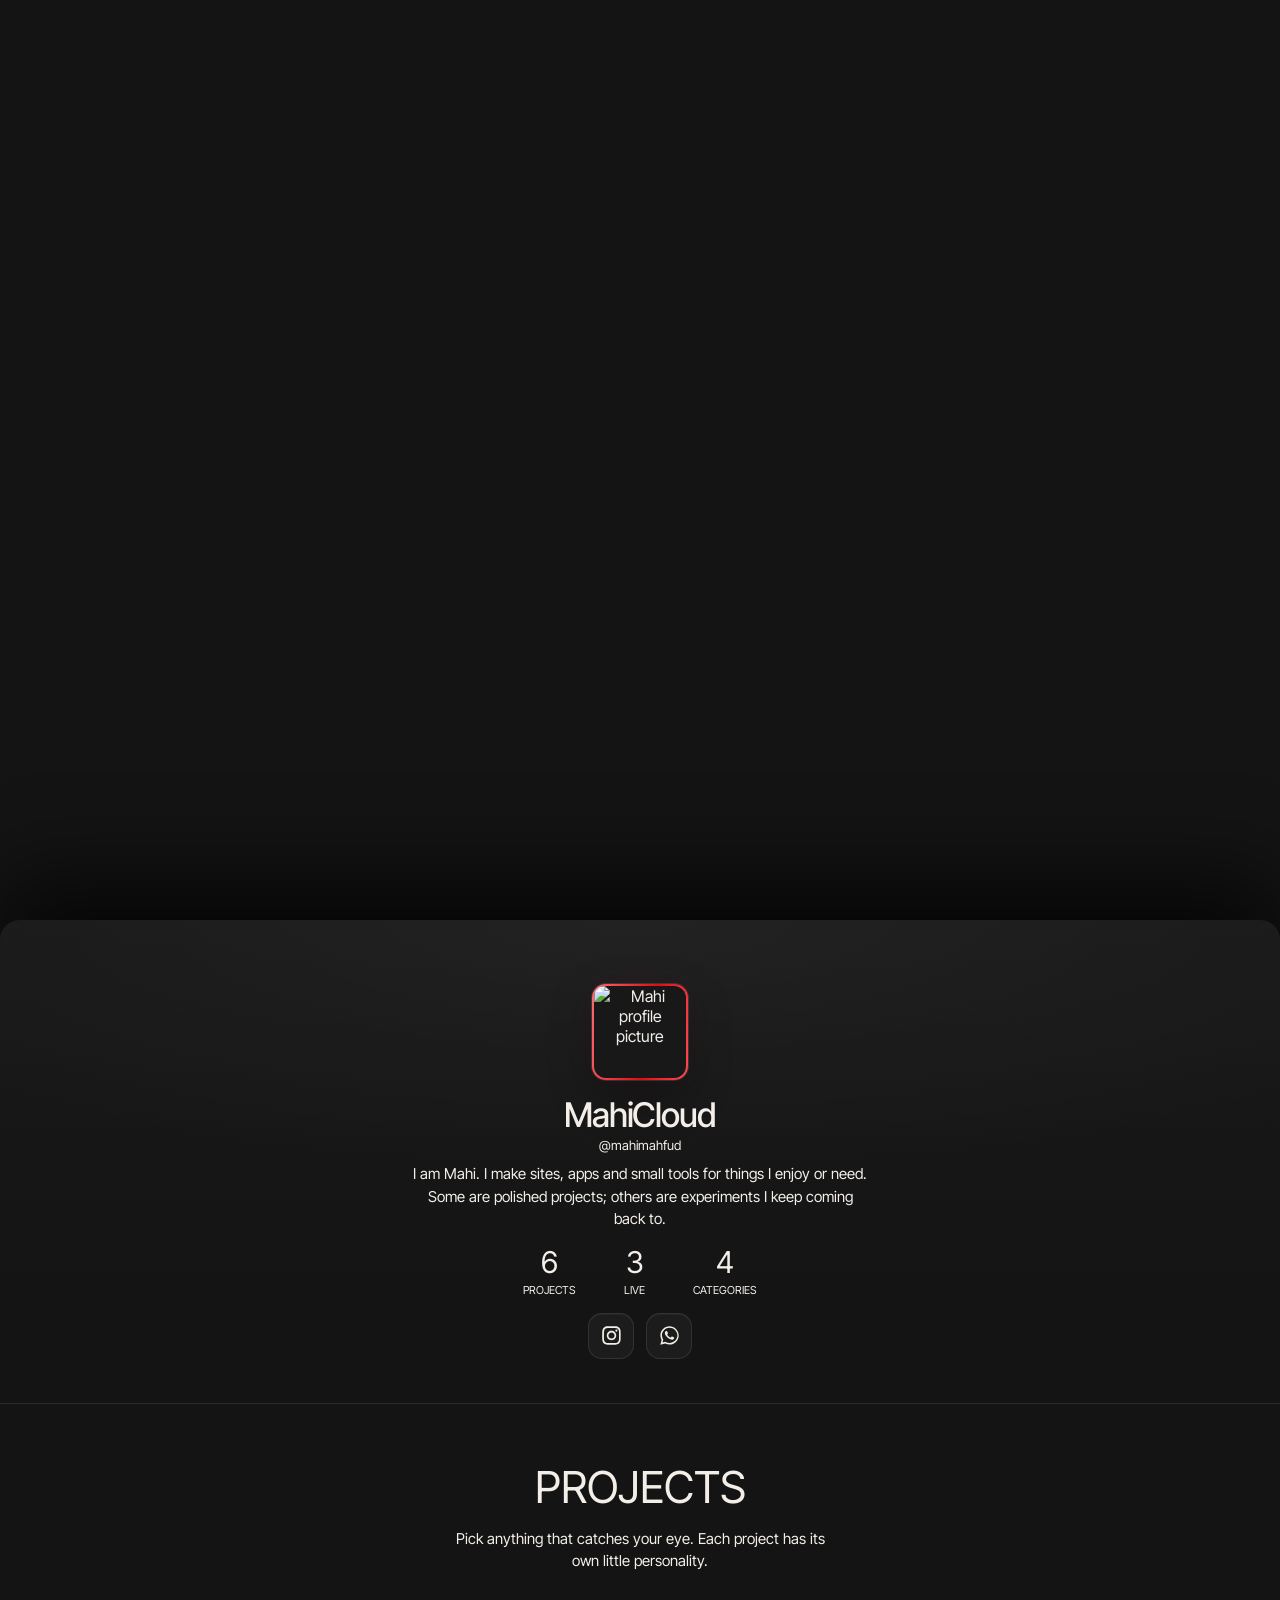
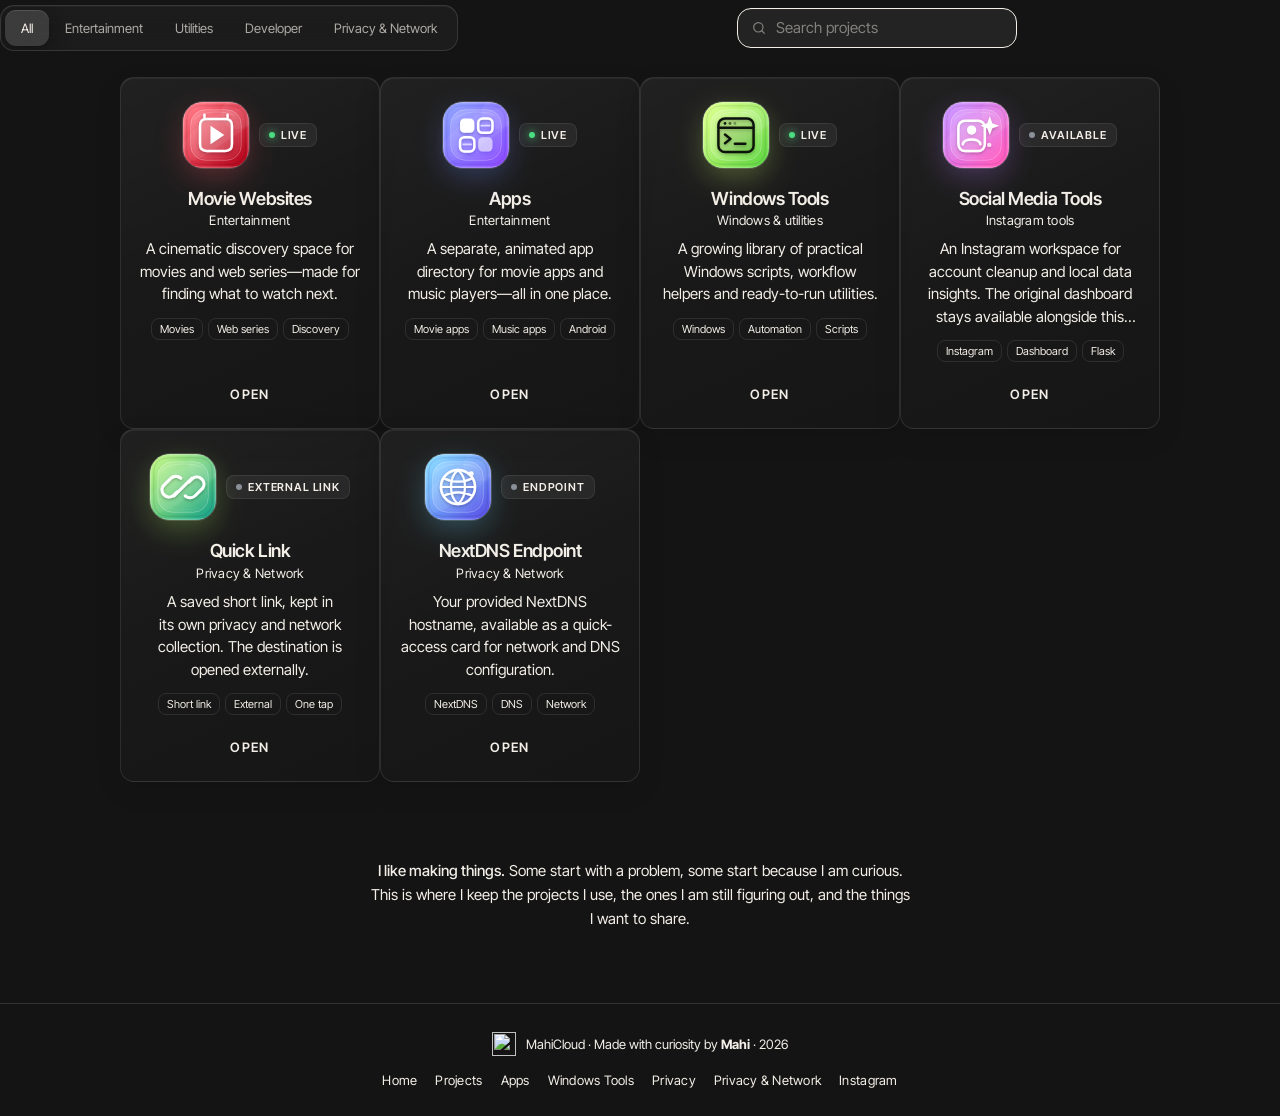
==== commit 1f128ff5: "Fix homepage intro and Movies workspace navigation" ====
--- a/web/index.html
+++ b/web/index.html
@@ -85,7 +85,7 @@
 .cta{margin-top:clamp(28px,3.4vw,44px);pointer-events:auto;display:flex;justify-content:flex-start}
 .cta .pill{height:48px;padding:0 26px;font-size:12.5px;max-width:min(100%,320px)}
 
-.track{position:relative;z-index:1;height:460vh;min-height:2800px}
+.track{position:relative;z-index:1;height:280vh;min-height:1600px}
 
 /* ---------- store sheet ---------- */
 .store{position:relative;z-index:30;background:var(--bg);border-radius:32px 32px 0 0;border-top:1px solid var(--rule);box-shadow:0 -40px 90px rgba(0,0,0,.7);min-height:100vh;padding-top:clamp(36px,5vw,64px)}
@@ -714,6 +714,22 @@
   outline: var(--mc-focus);
   outline-offset: 3px;
 }
+
+/* Finish shared token hookups for remaining homepage controls. */
+.hero-index b, .get, .seg button { font-size: var(--mc-type-sm); }
+.panel .cta > .pill { text-transform: none; letter-spacing: 0.02em; }
+.card .cat { text-transform: none; letter-spacing: 0.02em; }
+/* Make project cards easier to activate without covering footer actions. */
+.card h3 { position: static; }
+.card h3 a::after { content: ""; position: absolute; inset: 0; z-index: 4; }
+.card-foot { z-index: 5; }
+/* Comfortable, high-contrast skip control on desktop and mobile. */
+#skip { left:50%; right:auto; bottom:max(20px,calc(env(safe-area-inset-bottom,0px) + 14px)); transform:translateX(-50%); min-height:44px; padding:12px 18px; display:inline-flex; align-items:center; justify-content:center; font-size:var(--mc-type-sm); font-weight:600; color:var(--mc-fg); background:rgba(20,20,20,.94); border:1px solid var(--mc-line-strong); box-shadow:0 8px 28px rgba(0,0,0,.35); }
+/* Contrasting editorial rhythm while keeping all three hero animation stages. */
+section.panels > .panel:nth-child(2) { align-items:flex-end; text-align:right; }
+section.panels > .panel:nth-child(2) .eyebrow { justify-content:flex-end; }
+section.panels > .panel:nth-child(2) .cta { align-self:flex-end; justify-content:flex-end; }
+
 </style>
 
 </head>
@@ -775,9 +791,9 @@
     <ul class="hero-index mc-slide" id="heroIndex" style="--d:1s" aria-label="Featured collections"></ul>
   </div>
   <div class="panel" data-panel>
-    <p class="eyebrow">Different things, different reasons</p>
-    <h1>Every creation<br><span class="grad">has a character.</span></h1>
-    <p class="sub">Some help me find something to watch; others take care of little everyday jobs.</p>
+    <p class="eyebrow">Explore the collection</p>
+    <h1>Apps, films &amp; <span class="grad">useful tools.</span></h1>
+    <p class="sub">Browse the Apps library or explore projects built for everyday use.</p>
     <div class="cta"><a class="pill" href="/apps/">Open the Apps library</a></div>
   </div>
   <div class="panel" data-panel>
@@ -1193,11 +1209,11 @@
  function toast(message){var el=document.getElementById("mcAppToast");if(!el)return;el.textContent=message;el.classList.add("is-visible");clearTimeout(toastTimer);toastTimer=setTimeout(function(){el.classList.remove("is-visible");},2100);}
  function fallbackCopy(value){var t=document.createElement("textarea");t.value=value;t.setAttribute("readonly","");t.style.position="fixed";t.style.opacity="0";t.style.pointerEvents="none";document.body.appendChild(t);t.select();var ok=false;try{ok=document.execCommand("copy");}catch(e){}t.remove();toast(ok?"Copied to clipboard":"Copy unavailable — select and copy the address");}
  function copy(value){if(navigator.clipboard&&navigator.clipboard.writeText)navigator.clipboard.writeText(value).then(function(){toast("Copied to clipboard");}).catch(function(){fallbackCopy(value);});else fallbackCopy(value);}
- function bridge(frame,route){try{var d=frame.contentDocument;if(!d||!d.documentElement)return;if(!d.getElementById("mc-iframe-workspace-style")){var s=d.createElement("style");s.id="mc-iframe-workspace-style";s.textContent="html{overscroll-behavior:contain;scroll-behavior:auto}body{max-width:100%;overflow-x:hidden!important;-webkit-tap-highlight-color:transparent}img,video,canvas,svg{max-width:100%}";if(route==="apps")s.textContent+="#header{display:none!important}";(d.head||d.documentElement).appendChild(s);}if(d.documentElement.dataset.mcBridgeInstalled==="1")return;d.documentElement.dataset.mcBridgeInstalled="1";d.addEventListener("click",function(ev){if(ev.defaultPrevented||ev.button!==0||ev.metaKey||ev.ctrlKey||ev.shiftKey||ev.altKey)return;var n=ev.target,a=n&&n.closest?n.closest("a[href]"):null;if(!a||a.hasAttribute("download")||a.getAttribute("target")==="_blank")return;var r=routeForAnchor(a);if(r&&r!==activeRoute){ev.preventDefault();navigate(r);}},true);}catch(e){}}
+ function bridge(frame,route){try{var d=frame.contentDocument;if(!d||!d.documentElement)return;if(!d.getElementById("mc-iframe-workspace-style")){var s=d.createElement("style");s.id="mc-iframe-workspace-style";s.textContent="html{overscroll-behavior:contain;scroll-behavior:auto}body{max-width:100%;overflow-x:hidden!important;-webkit-tap-highlight-color:transparent}img,video,canvas,svg{max-width:100%}";if(route==="apps")s.textContent+="#header{display:none!important}";else if(route==="movies")s.textContent+="#nav ul{display:none!important}";(d.head||d.documentElement).appendChild(s);}if(d.documentElement.dataset.mcBridgeInstalled==="1")return;d.documentElement.dataset.mcBridgeInstalled="1";d.addEventListener("click",function(ev){if(ev.defaultPrevented||ev.button!==0||ev.metaKey||ev.ctrlKey||ev.shiftKey||ev.altKey)return;var n=ev.target,a=n&&n.closest?n.closest("a[href]"):null;if(!a||a.hasAttribute("download")||a.getAttribute("target")==="_blank")return;var r=routeForAnchor(a);if(r&&r!==activeRoute){ev.preventDefault();navigate(r);}},true);}catch(e){}}
  function ensureFrame(route){var p=panelFor(route);if(!p)return;var f=p.querySelector("iframe"),loader=p.querySelector(".mc-frame-loader");if(!f)return;if(!f.getAttribute("src")){status("OPENING",true);f.addEventListener("load",function(){f.dataset.mcLoaded="true";if(loader)loader.classList.add("is-dismissed");bridge(f,route);setFrameVisibility(route,activeRoute===route);if(activeRoute===route)status("READY",false);});f.addEventListener("error",function(){if(activeRoute===route)status("CHECK CONNECTION",false);});var src=f.getAttribute("data-src");f.setAttribute("src",src+(src.indexOf("?")>=0?"&":"?")+"mc-embed=1");}else if(f.dataset.mcLoaded==="true"){bridge(f,route);setFrameVisibility(route,activeRoute===route);if(loader)loader.classList.add("is-dismissed");status("READY",false);}else{status("OPENING",true);if(loader)loader.classList.remove("is-dismissed");}}
  function activate(route){var next=panelFor(route);if(!next)return;if(activePanel===next){next.classList.add("is-active");next.classList.remove("mc-frame-leave");setFrameVisibility(route,true);return;}if(activePanel){var old=activePanel;var oldRoute=old.getAttribute("data-mc-frame-panel");if(oldRoute)setFrameVisibility(oldRoute,false);clearTimeout(old._mcLeaveTimer);old.classList.remove("is-active","mc-frame-leave");old.classList.add("mc-frame-leave");old.setAttribute("aria-hidden","true");old._mcLeaveTimer=setTimeout(function(){old.classList.remove("mc-frame-leave");},reduced?1:380);}activePanel=next;clearTimeout(next._mcLeaveTimer);next.classList.remove("mc-frame-leave");next.classList.add("is-active");next.setAttribute("aria-hidden","false");setFrameVisibility(route,true);panels.forEach(function(p){if(p!==next&&!p.classList.contains("mc-frame-leave"))p.setAttribute("aria-hidden","true");});}
  function heading(route){var c=configs[route]||configs.home;if(titleEl)titleEl.textContent=c.title;if(descEl)descEl.textContent=c.description;if(kickerEl)kickerEl.textContent=route==="privacy"?"MAHICLOUD / PRIVATE ACCESS":route==="legal"?"MAHICLOUD / LEGAL":"MAHICLOUD / WORKSPACE";document.title=(route==="home"||route==="projects")?mainTitle:c.title+" — MahiCloud";}
- function shellTop(){var h=document.getElementById("chrome");if(!h)return;var r=h.getBoundingClientRect(),mob=matchMedia("(max-width: 720px)").matches;document.documentElement.style.setProperty("--mc-shell-top",Math.max(mob?84:112,Math.ceil(r.bottom+(mob?7:12)))+"px");}
+ function shellTop(){var h=document.getElementById("chrome");if(!h)return;var r=h.getBoundingClientRect(),mob=matchMedia("(max-width: 720px)").matches,routeGap=activeRoute==="movies"?8:0;document.documentElement.style.setProperty("--mc-shell-top",Math.max(mob?84:112,Math.ceil(r.bottom+(mob?7:12)+routeGap))+"px");}
  function refreshHome(){window.dispatchEvent(new Event("resize"));window.dispatchEvent(new Event("scroll"));}
  function navigate(route,opts){opts=opts||{};if(!configs[route])route="home";var previousRoute=activeRoute;var wasOverlay=document.body.classList.contains("mc-route-active");if(previousRoute&&previousRoute!==route&&previousRoute!=="home"&&previousRoute!=="projects")setFrameVisibility(previousRoute,false);if(!wasOverlay)returnScrollY=window.scrollY||window.pageYOffset||0;if(!opts.fromHistory){var hash=route==="projects"?"projects":route;if(location.hash!=="#"+hash){try{history.pushState({mcRoute:route},"",location.pathname+location.search+"#"+hash);}catch(e){}}}activeRoute=route;tabs(route);heading(route);var overlay=route!=="home"&&route!=="projects";if(!overlay){document.body.classList.remove("mc-route-active");appView.hidden=true;requestAnimationFrame(function(){if(route==="projects"){var p=document.getElementById("projects");if(p)p.scrollIntoView({behavior:reduced?"auto":"smooth",block:"start"});}else window.scrollTo(0,wasOverlay?returnScrollY:0);refreshHome();});return;}shellTop();document.body.classList.add("mc-route-active");appView.hidden=false;status("READY",false);activate(route);if(route!=="privacy")ensureFrame(route);else status("READY",false);}
  document.addEventListener("click",function(ev){if(ev.defaultPrevented||ev.button!==0||ev.metaKey||ev.ctrlKey||ev.shiftKey||ev.altKey)return;var n=ev.target,copyBtn=n&&n.closest?n.closest("[data-mc-copy]"):null;if(copyBtn){ev.preventDefault();copy(copyBtn.getAttribute("data-mc-copy")||"");return;}var a=n&&n.closest?n.closest("a[href]"):null;if(!a)return;var special=a.closest(".project-quick-link,.project-nextdns");if(special&&!a.classList.contains("src")){ev.preventDefault();navigate("privacy");return;}if(a.getAttribute("target")==="_blank"||a.hasAttribute("download"))return;var r=routeForAnchor(a);if(r){ev.preventDefault();navigate(r);}},true);
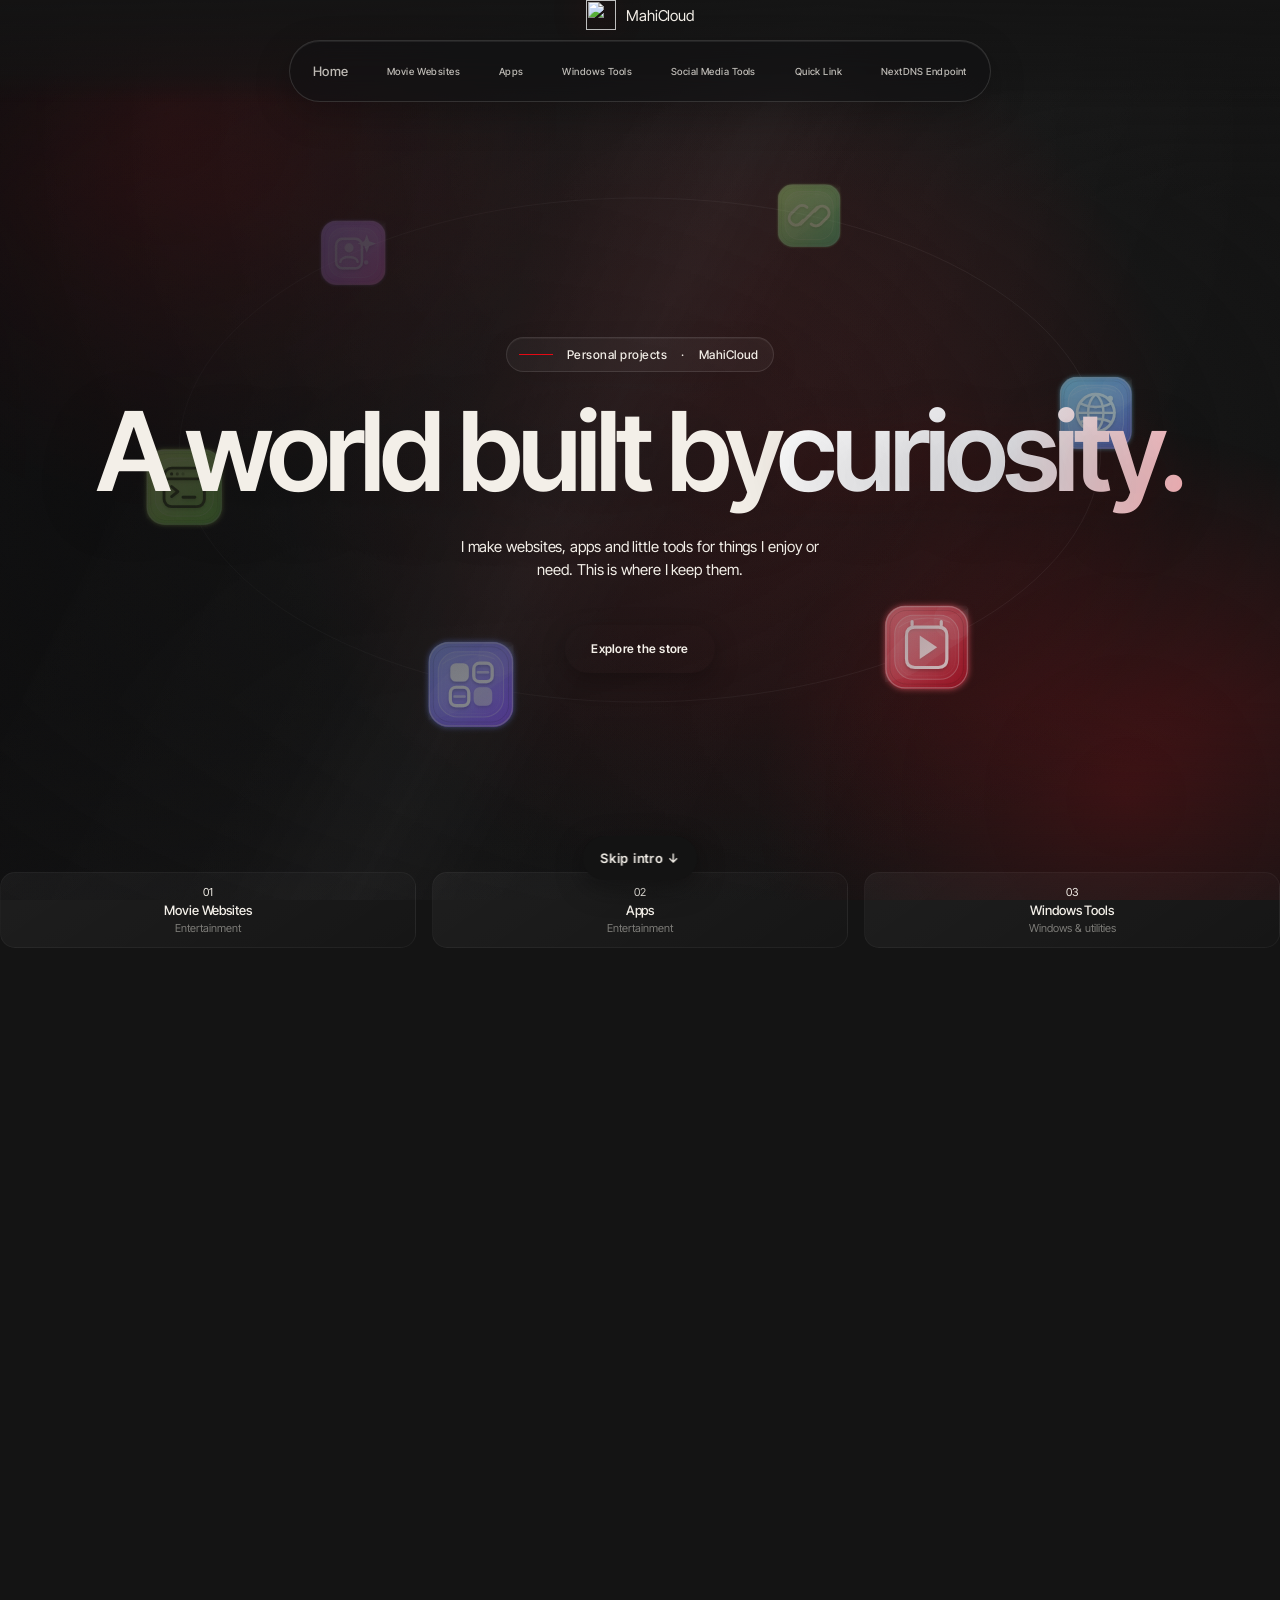
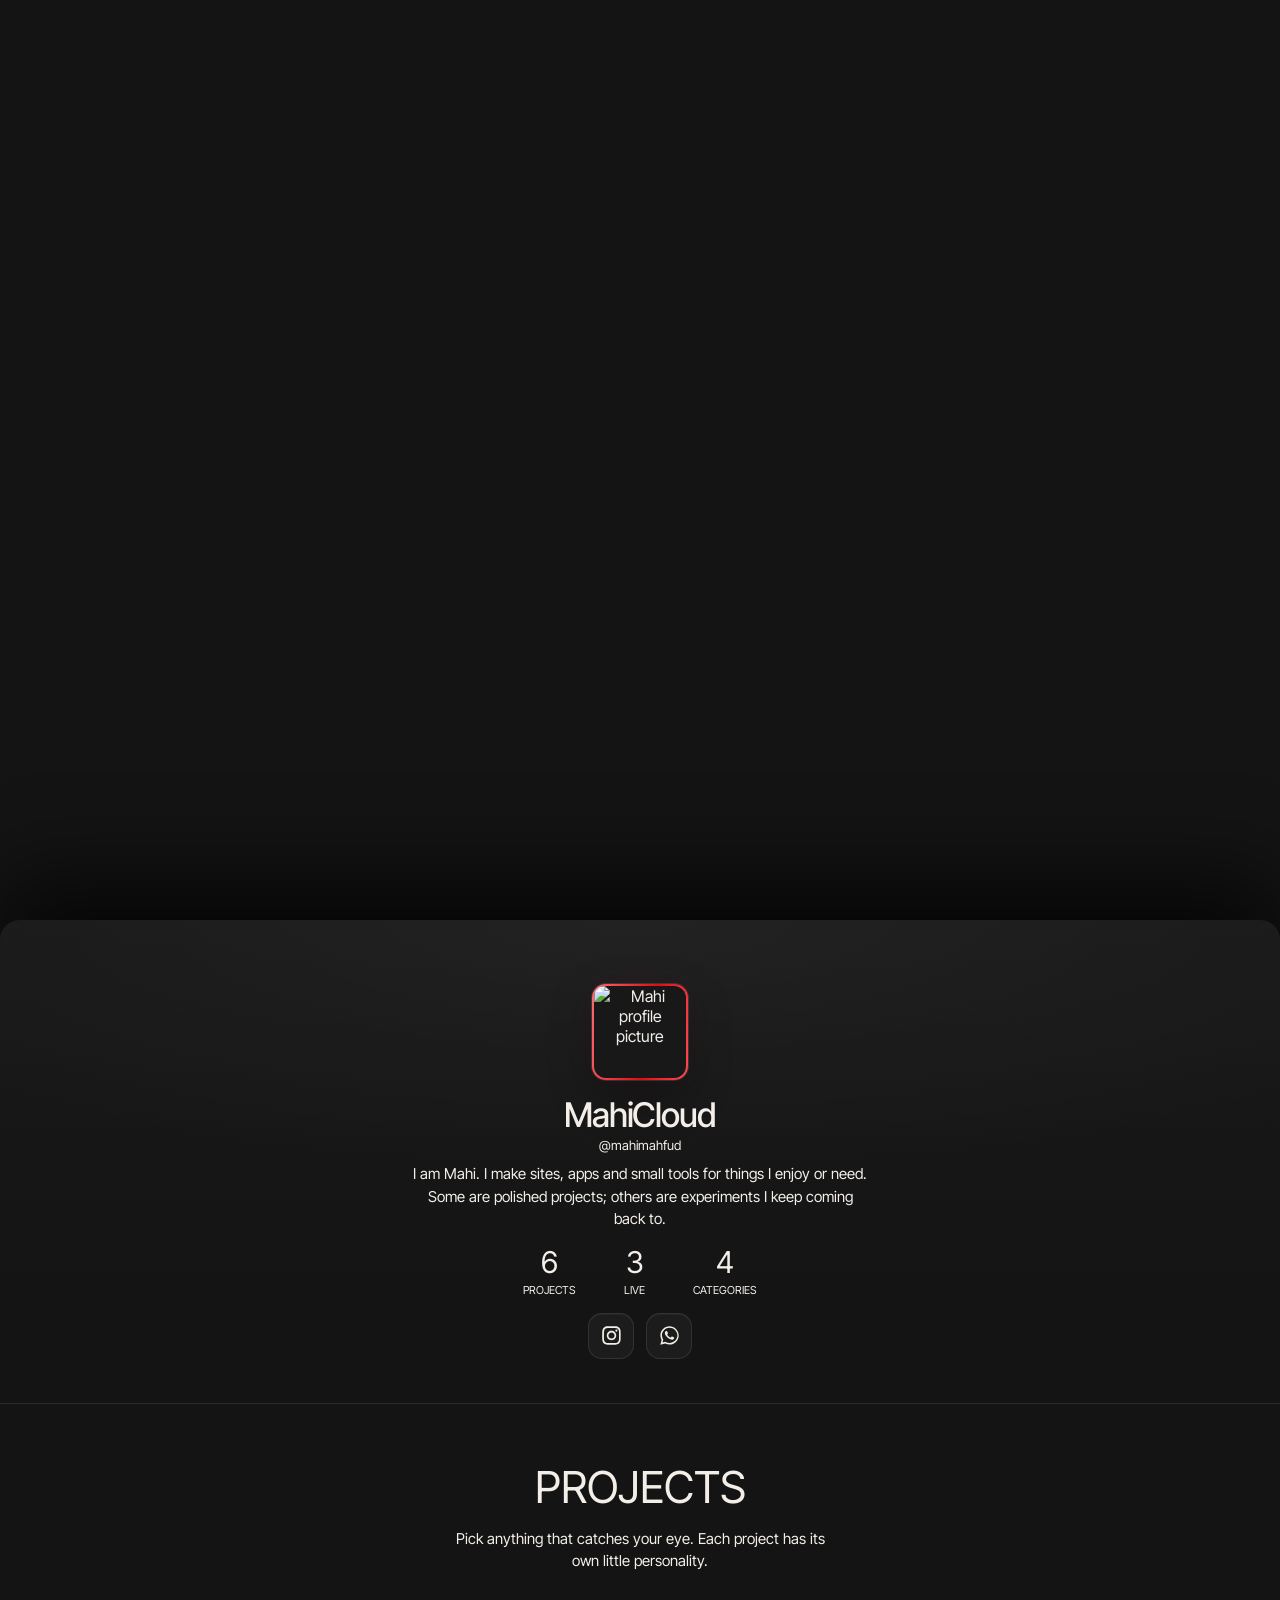
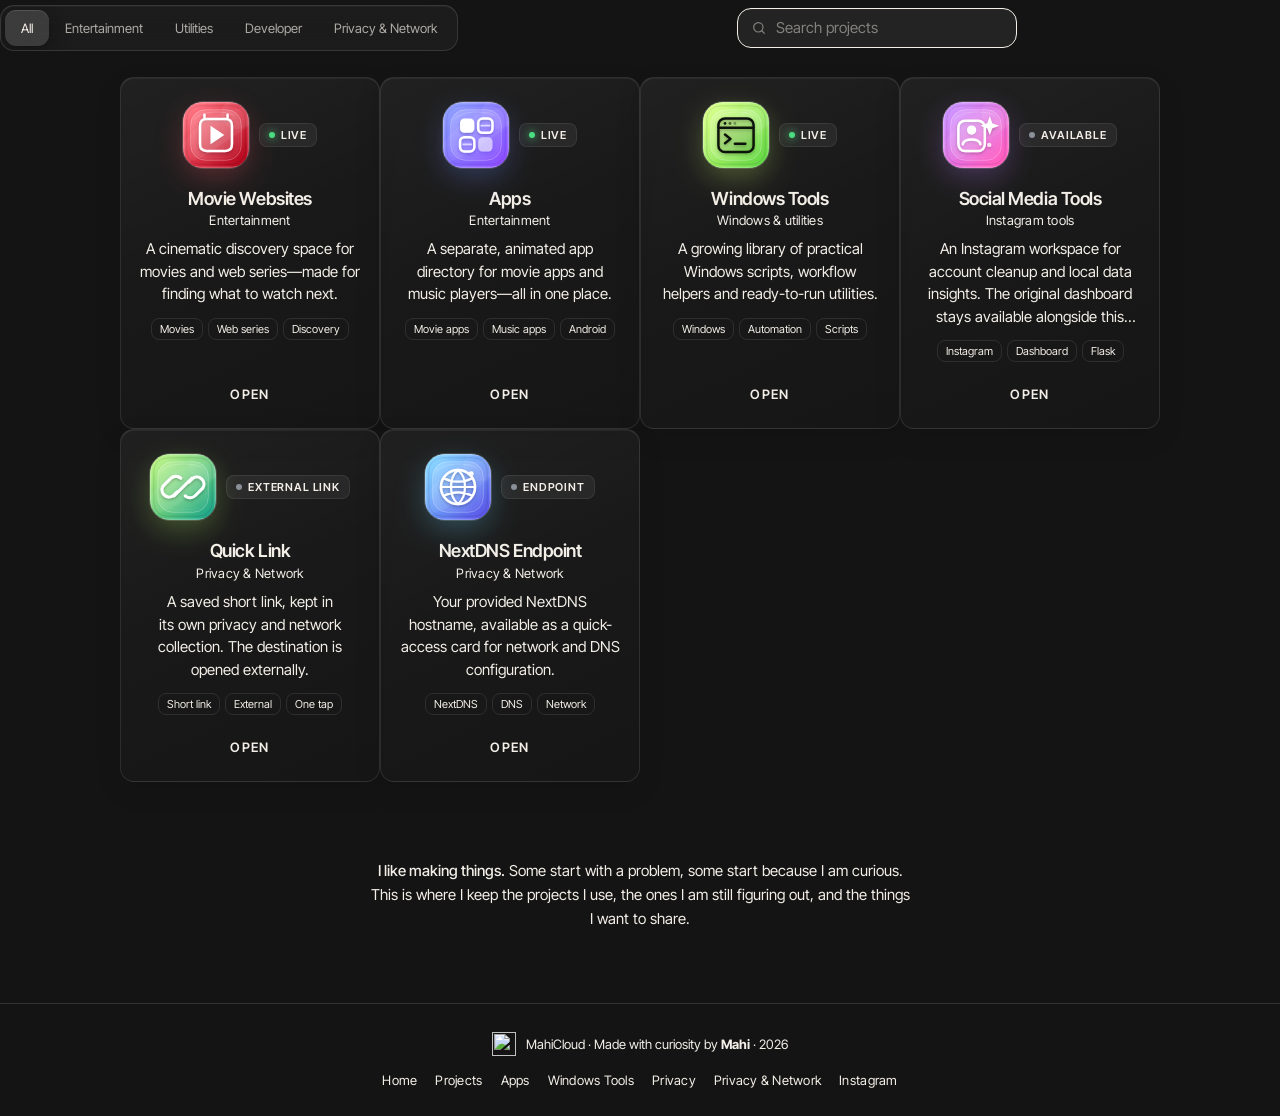
==== commit af1ceecc: "Normalize active state and spacing in MahiCloud navigation" ====
--- a/web/index.html
+++ b/web/index.html
@@ -644,25 +644,37 @@
 
 /* Natural casing and more obvious keyboard/touch affordances. */
 #mcMainNav > a:not(.pill) {
+  display: inline-flex;
+  align-items: center;
+  justify-content: center;
   min-height: 44px;
-  padding-inline: clamp(10px, 0.9vw, 14px) !important;
-  background: rgba(255, 255, 255, 0.035);
+  padding: 10px 12px !important;
+  background: transparent;
+  color: var(--mc-fg-soft);
   border: 1px solid transparent;
+  box-shadow: none;
   text-decoration: none;
   text-transform: none;
   letter-spacing: 0.02em;
-}
-#mcMainNav > a:not(.pill):hover,
-#mcMainNav > a:not(.pill):focus-visible {
-  background: rgba(255, 255, 255, 0.09);
+  opacity: 1;
+}
+#mcMainNav > a:not(.pill):not([aria-current="page"]):hover,
+#mcMainNav > a:not(.pill):not([aria-current="page"]):focus-visible {
+  color: var(--mc-fg);
+  background: rgba(255, 255, 255, 0.07);
   border-color: var(--mc-line-strong);
-}
-#mcMainNav > a[aria-current="page"] {
+  box-shadow: none;
+  transform: translateY(-1px);
+}
+#mcMainNav > a[aria-current="page"],
+#mcMainNav > a[aria-current="page"]:hover,
+#mcMainNav > a[aria-current="page"]:focus-visible {
   opacity: 1;
   color: var(--mc-fg);
   background: var(--mc-accent-soft);
   border-color: rgba(229, 9, 20, 0.45);
   box-shadow: inset 0 -2px 0 var(--mc-accent-hi);
+  transform: none;
 }
 #top .cta > a.pill {
   background: var(--mc-fg);
@@ -680,6 +692,7 @@
   letter-spacing: 0.04em;
 }
 #mcMainNav {
+  padding: 8px 10px !important;
   column-gap: clamp(8px, 1vw, 16px) !important;
   row-gap: 8px !important;
 }
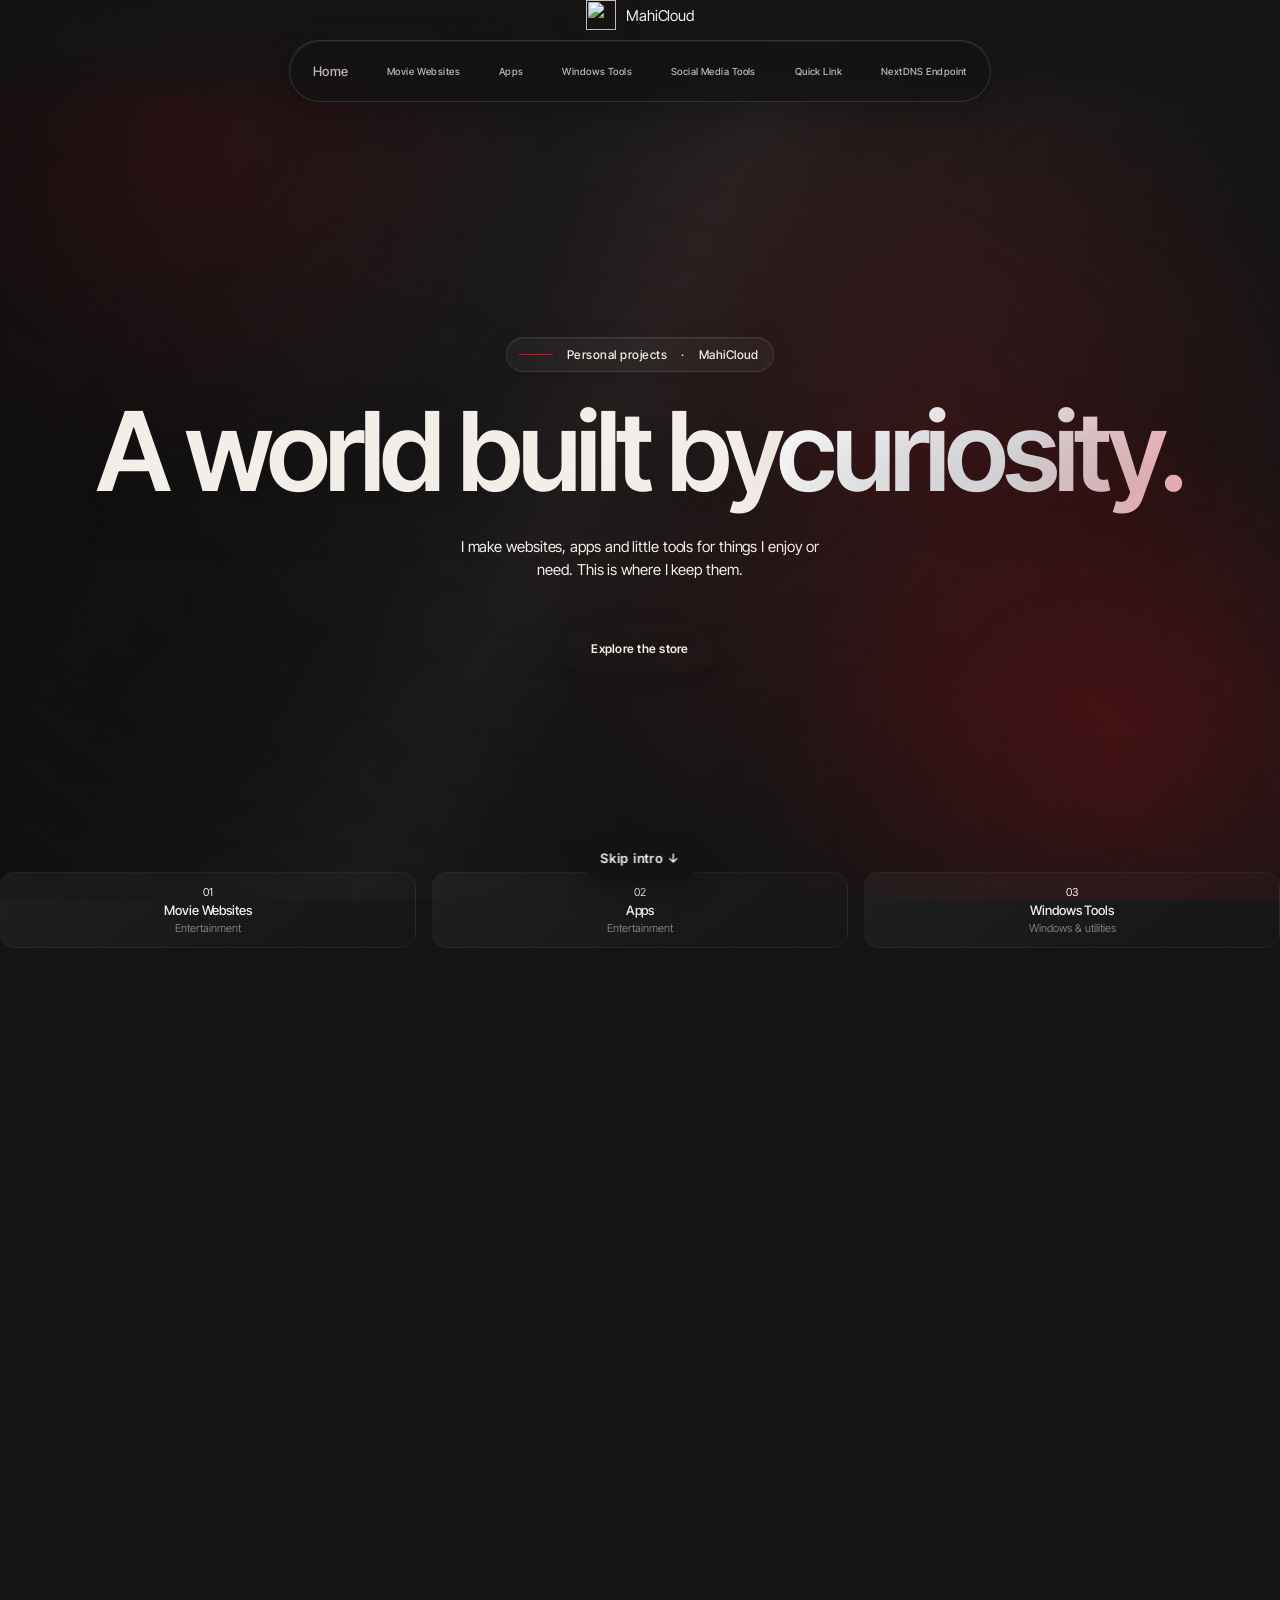
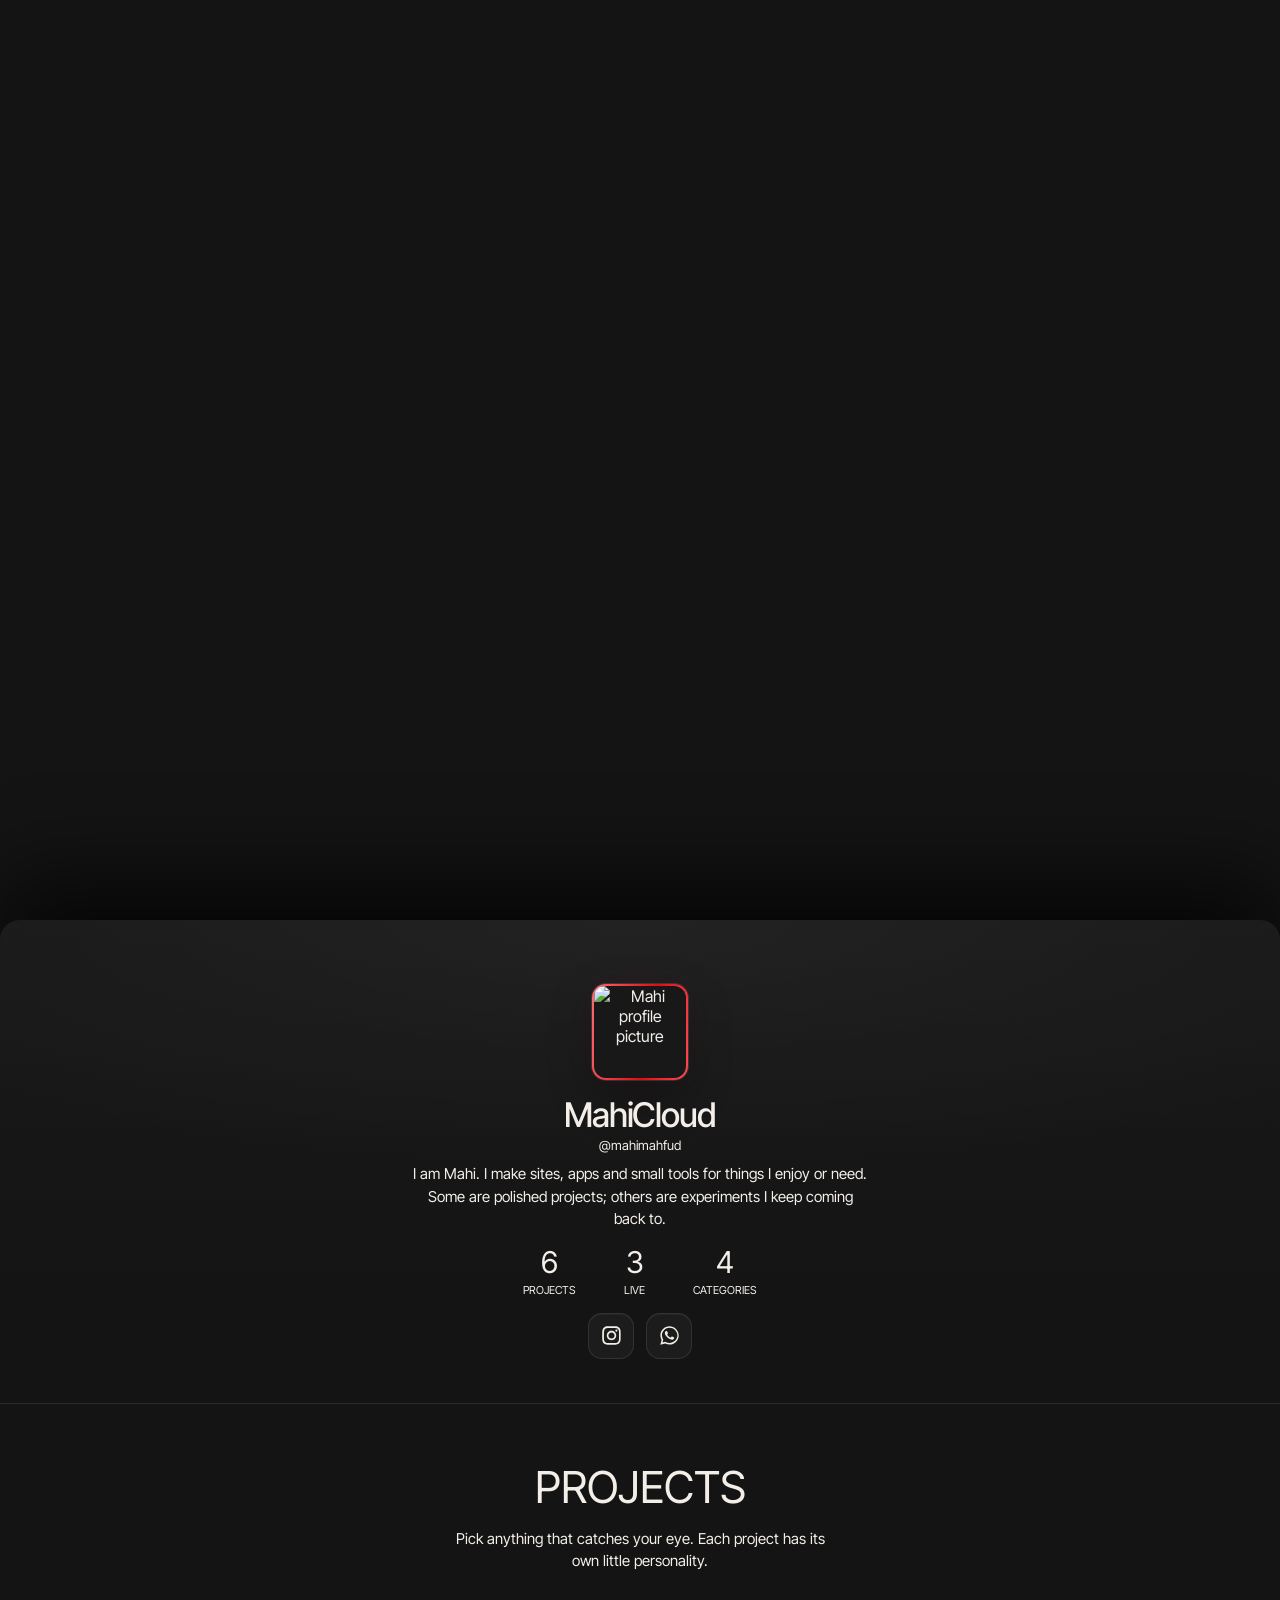
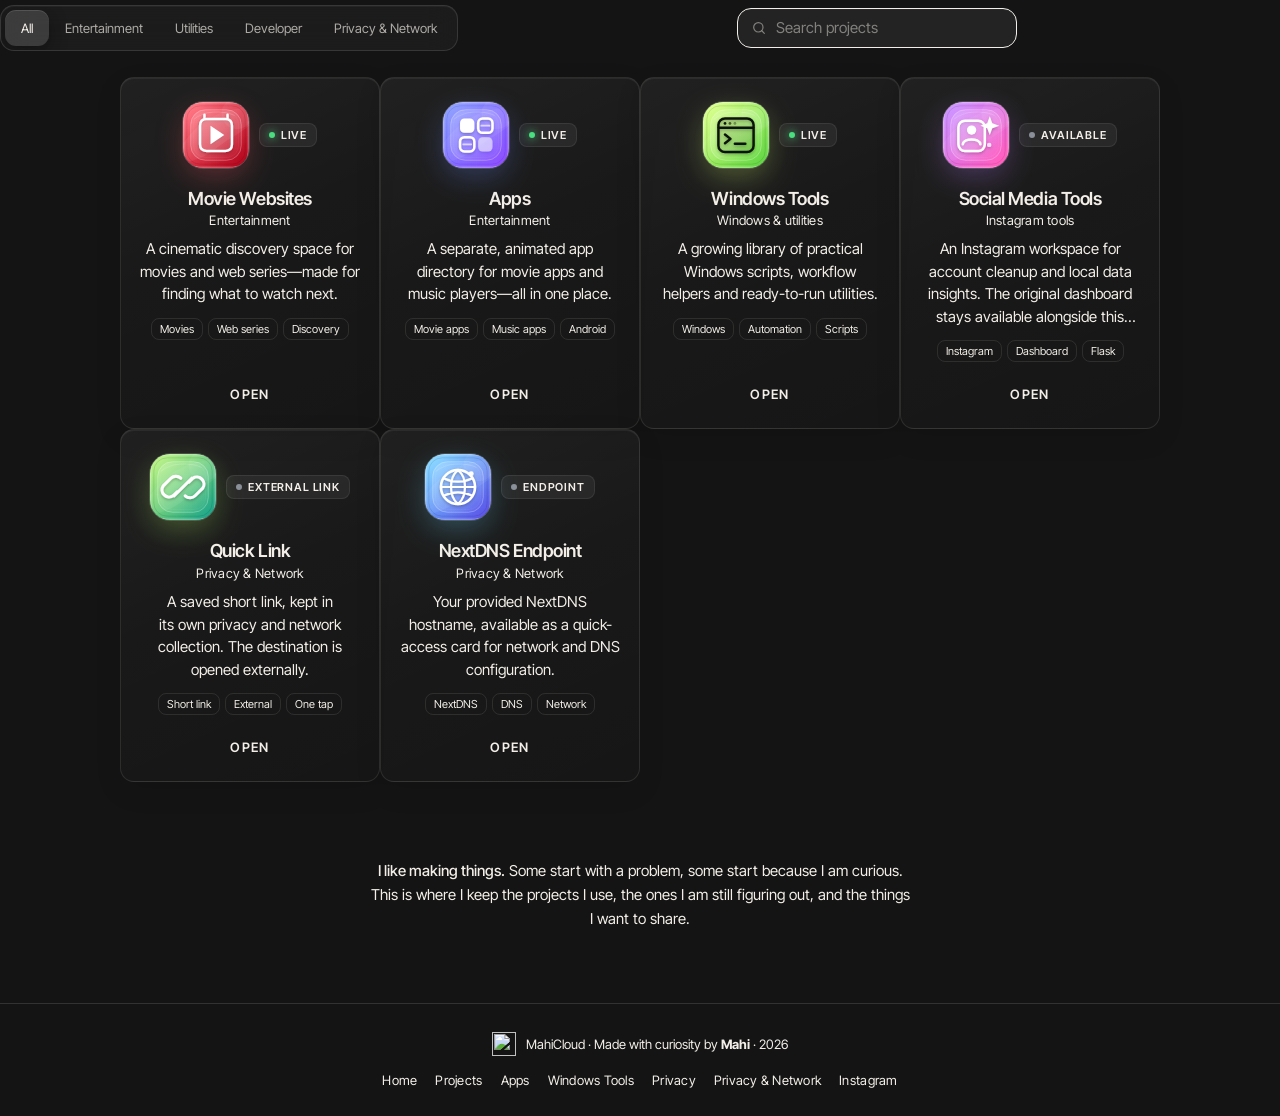
==== commit eeebfc61: "Fix intro animation scroll synchronization" ====
--- a/web/index.html
+++ b/web/index.html
@@ -1047,21 +1047,14 @@
 
 function frame(time){
   frameId=0;
-  var keepAnimating=false;
   if(ready){
-    var gap=seekTo-seekAt;
-    if(reduced) seekAt=seekTo;
-    else if(Math.abs(gap)>0.0002){
-      /* Keep the original orbit and dock; soften only scroll-follow easing. */
-      seekAt+=gap*0.115;
-      if(Math.abs(seekTo-seekAt)<=0.0002) seekAt=seekTo;
-      else keepAnimating=true;
-    } else seekAt=seekTo;
+    /* Scroll is the animation timeline: render the exact current scroll progress.
+       Do not ease seekAt toward seekTo; that creates visible catch-up lag. */
+    seekAt=seekTo;
     var onHero=window.pageYOffset < heroEnd + window.innerHeight && !document.hidden;
     if(onHero && (needDraw || Math.abs(seekAt-lastT)>0.0001)){ draw(seekAt,time); lastT=seekAt; needDraw=false; }
   }
   paint();
-  if(keepAnimating) scheduleFrame();
 }
 
 /* ===== Store: segmented control, search, grid ===== */
